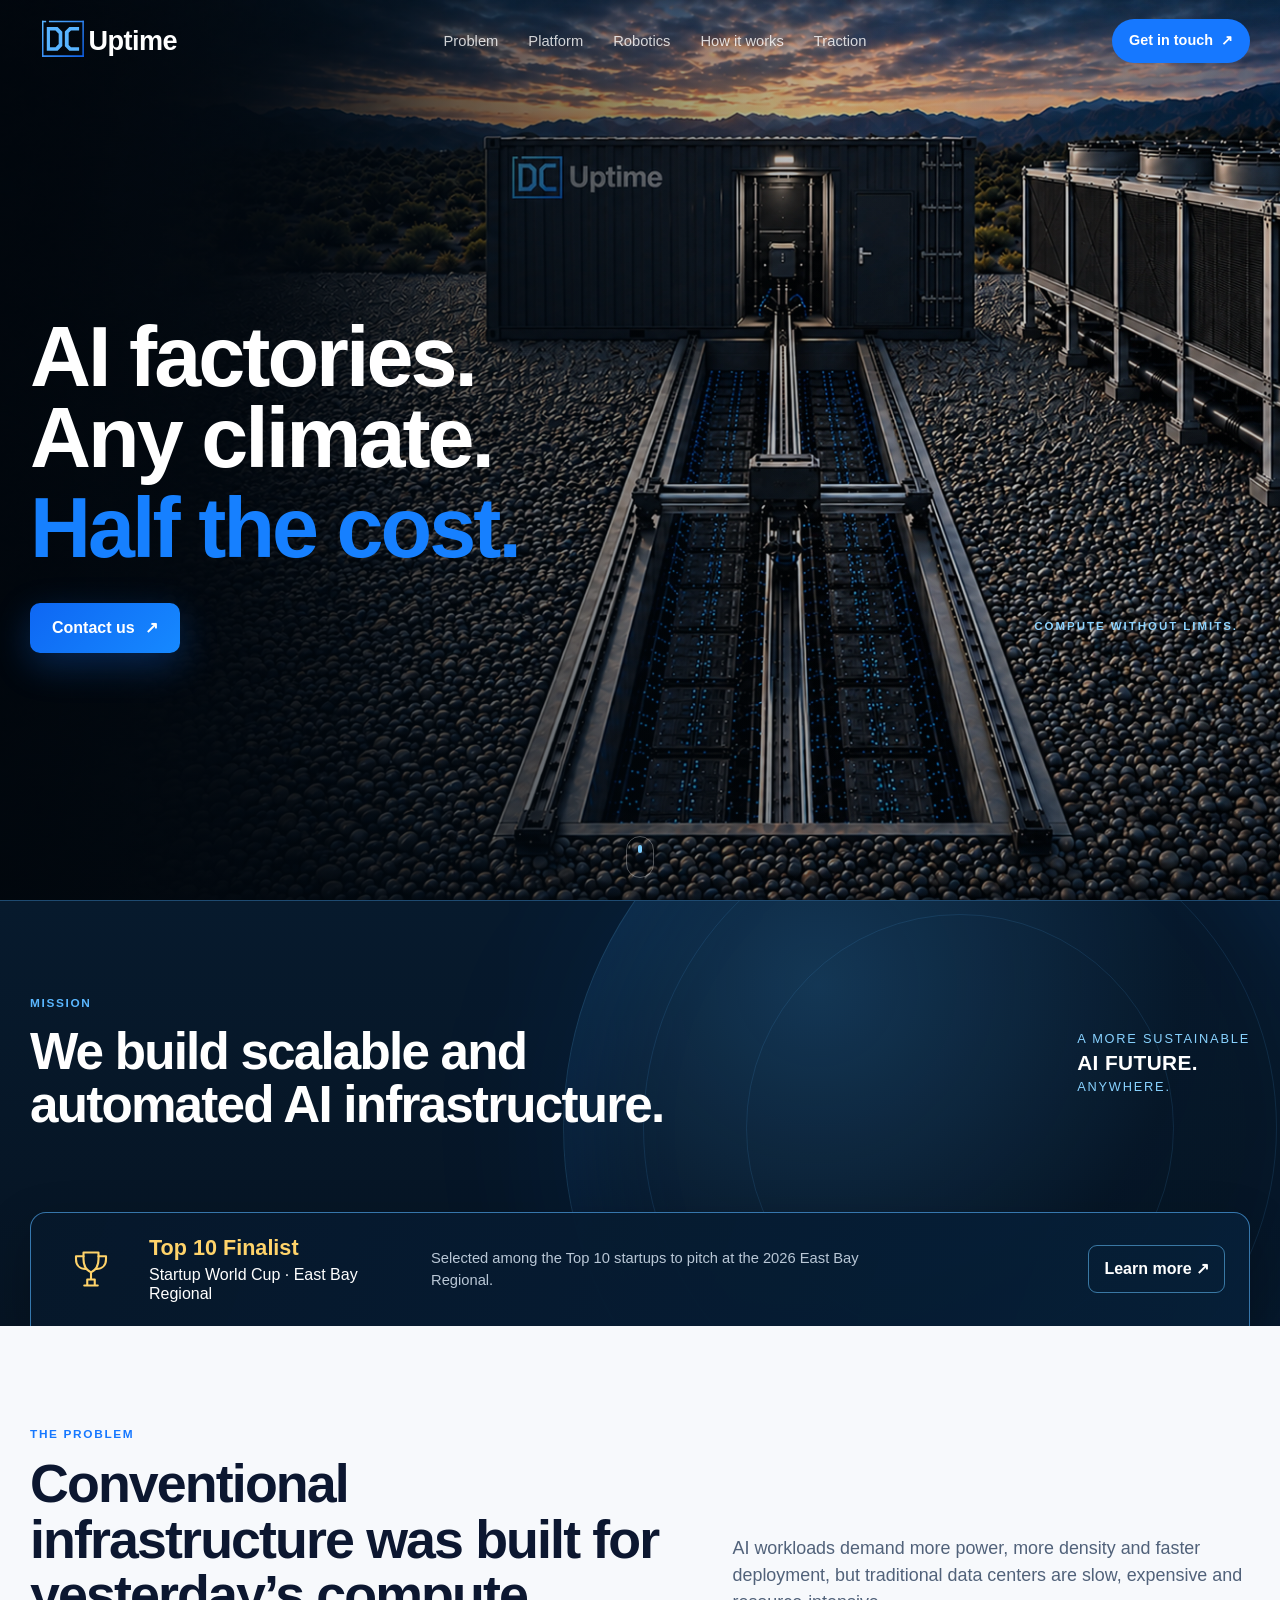
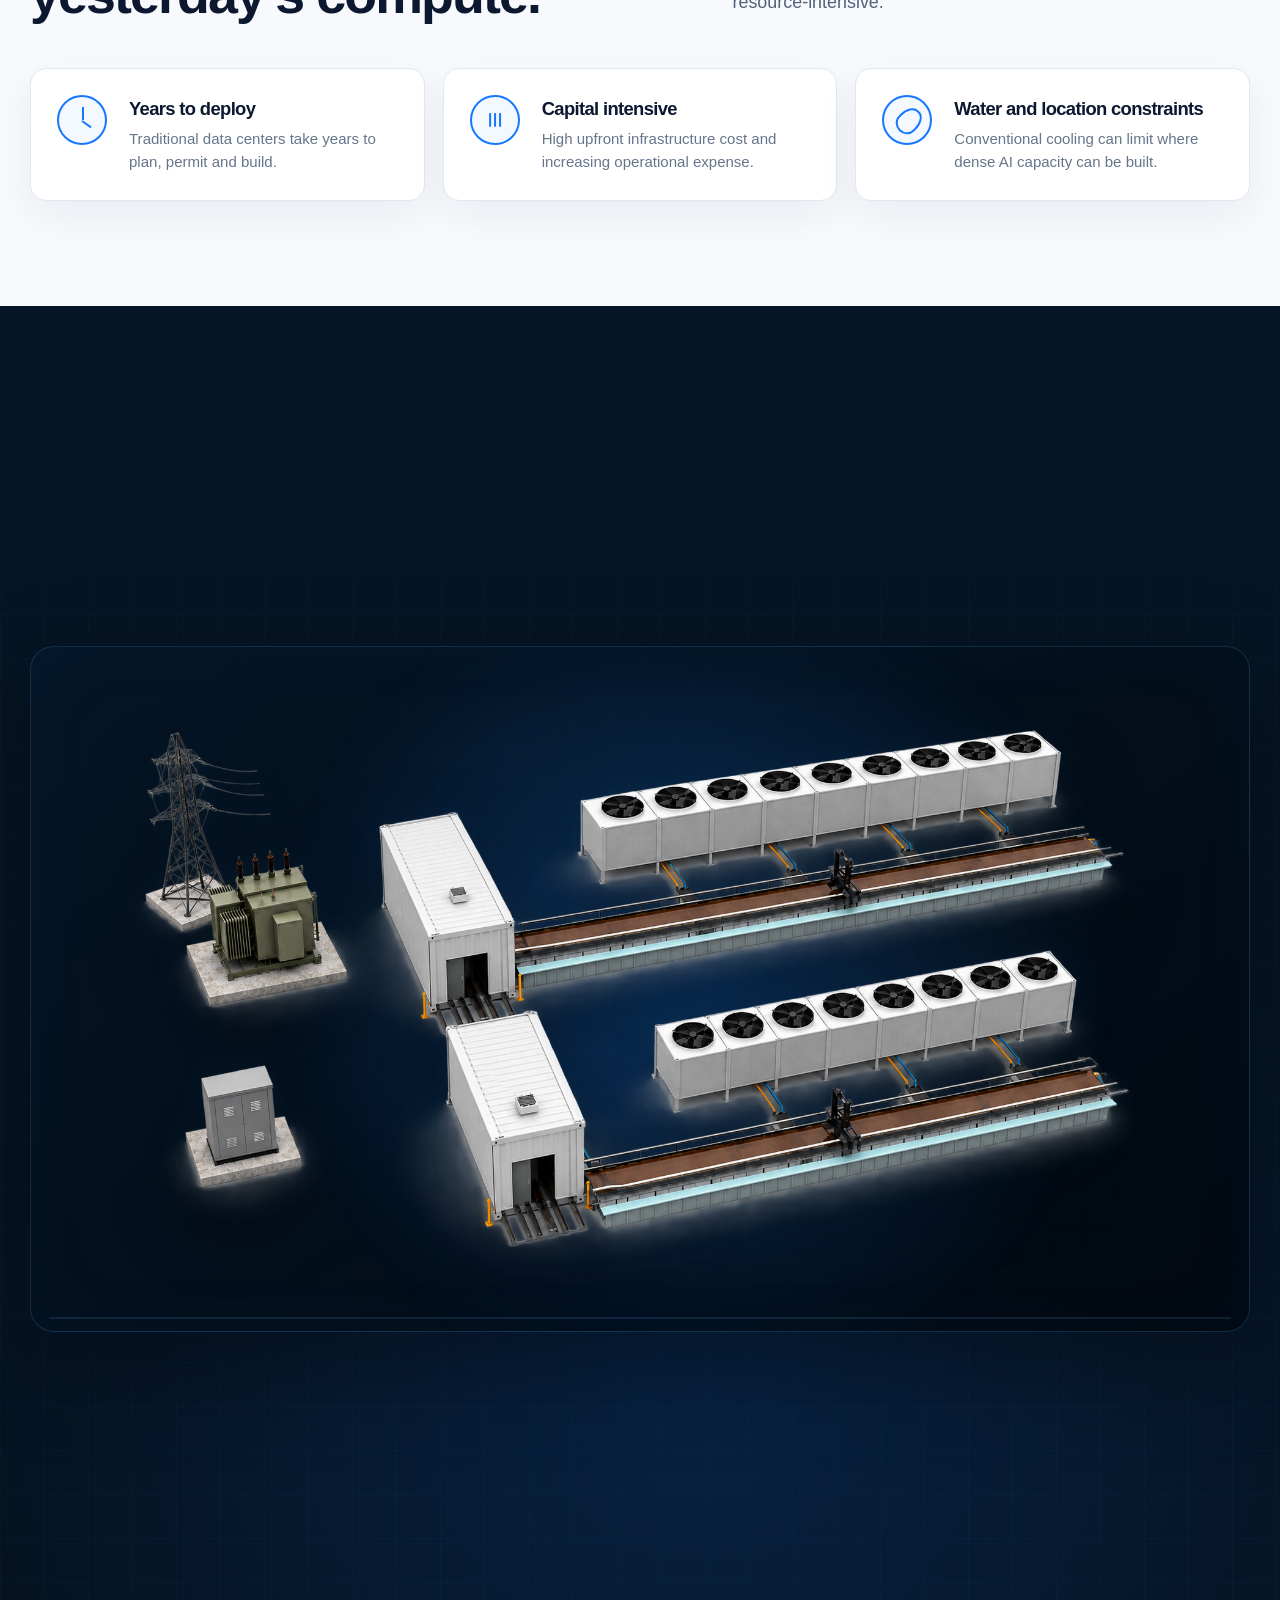
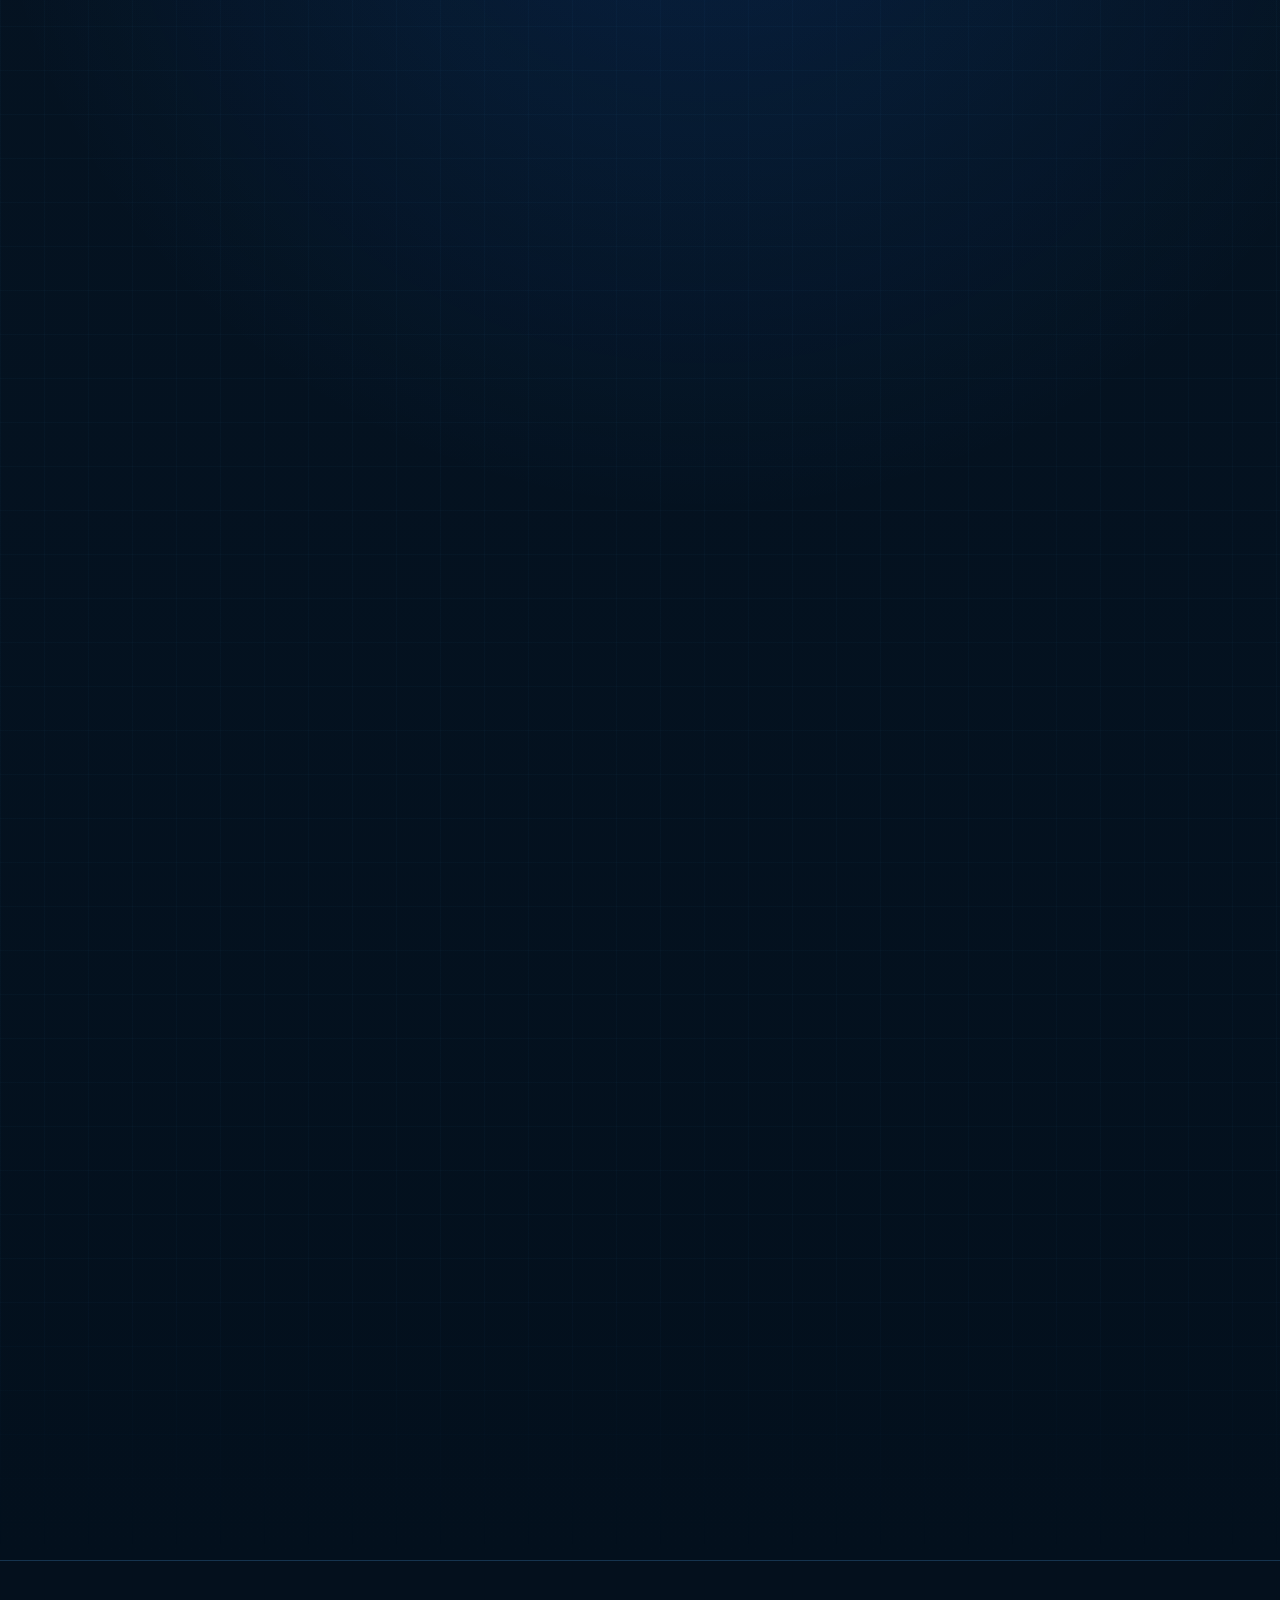
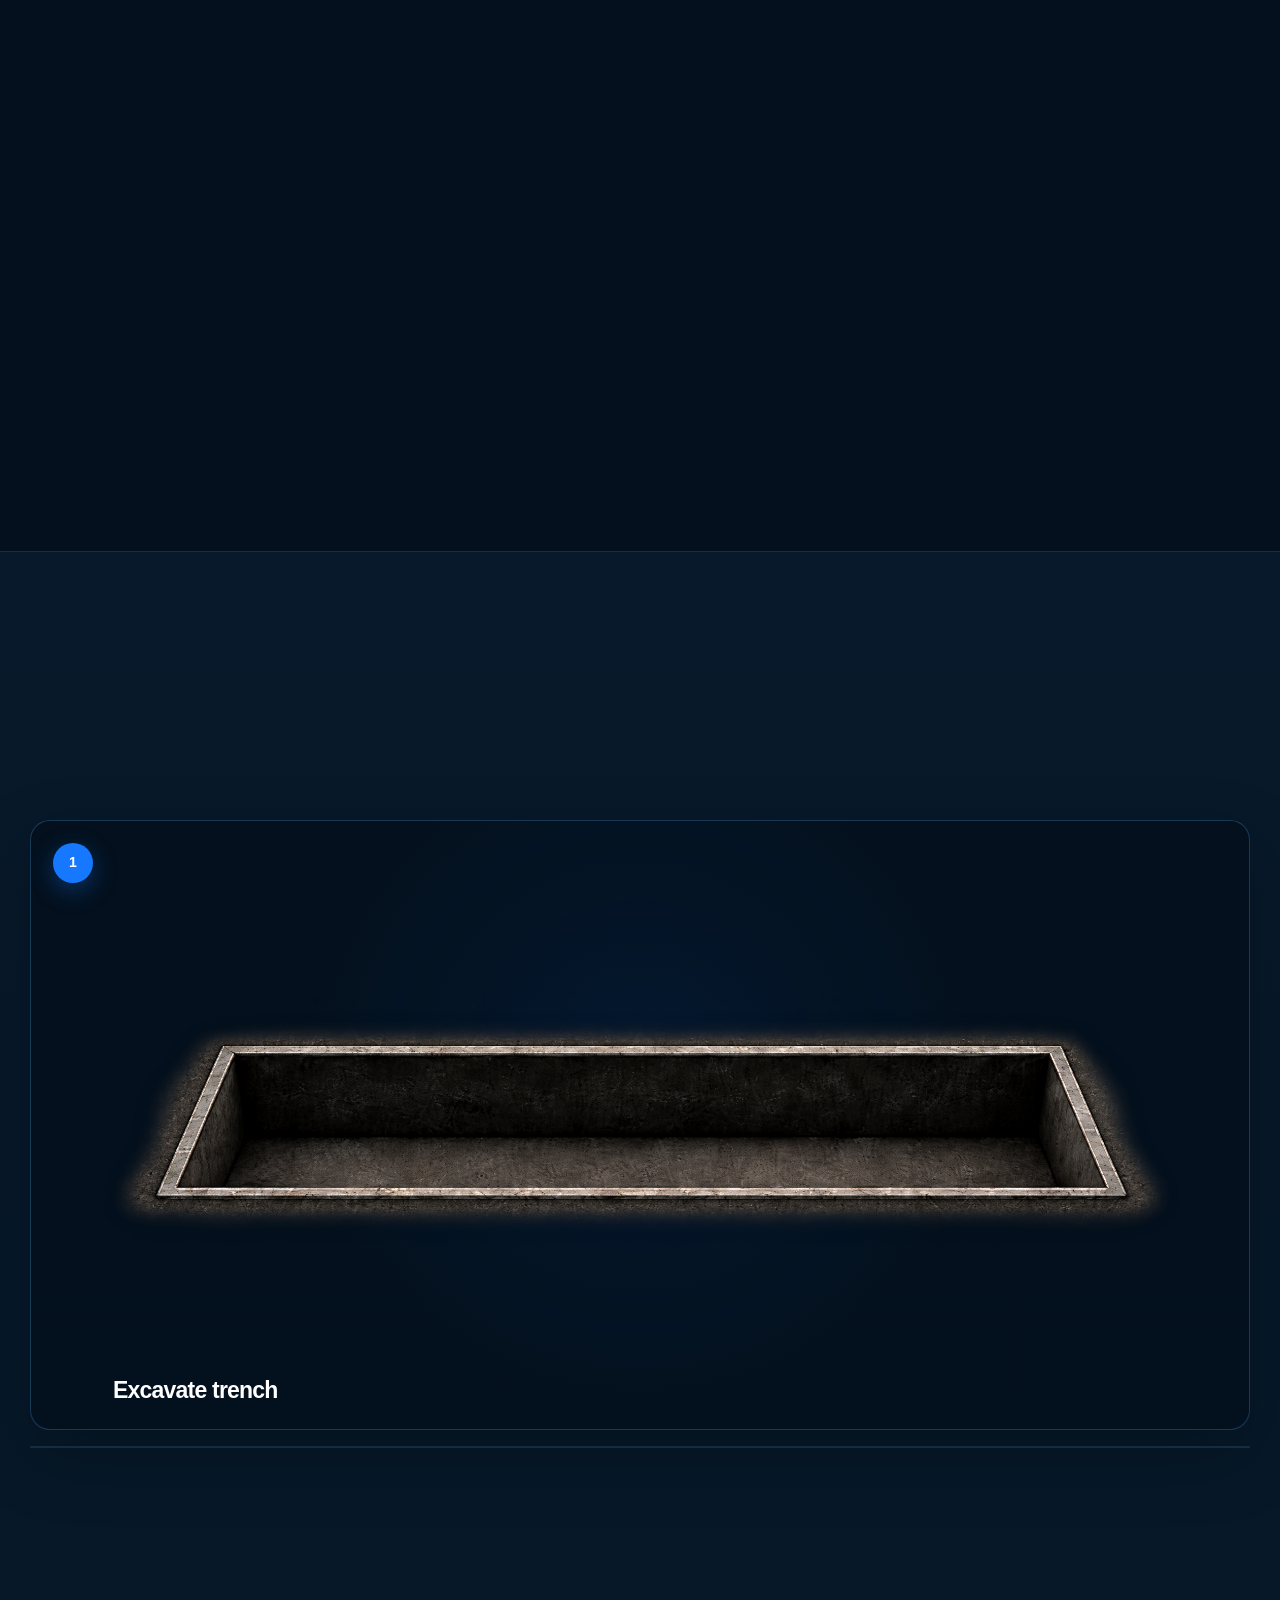
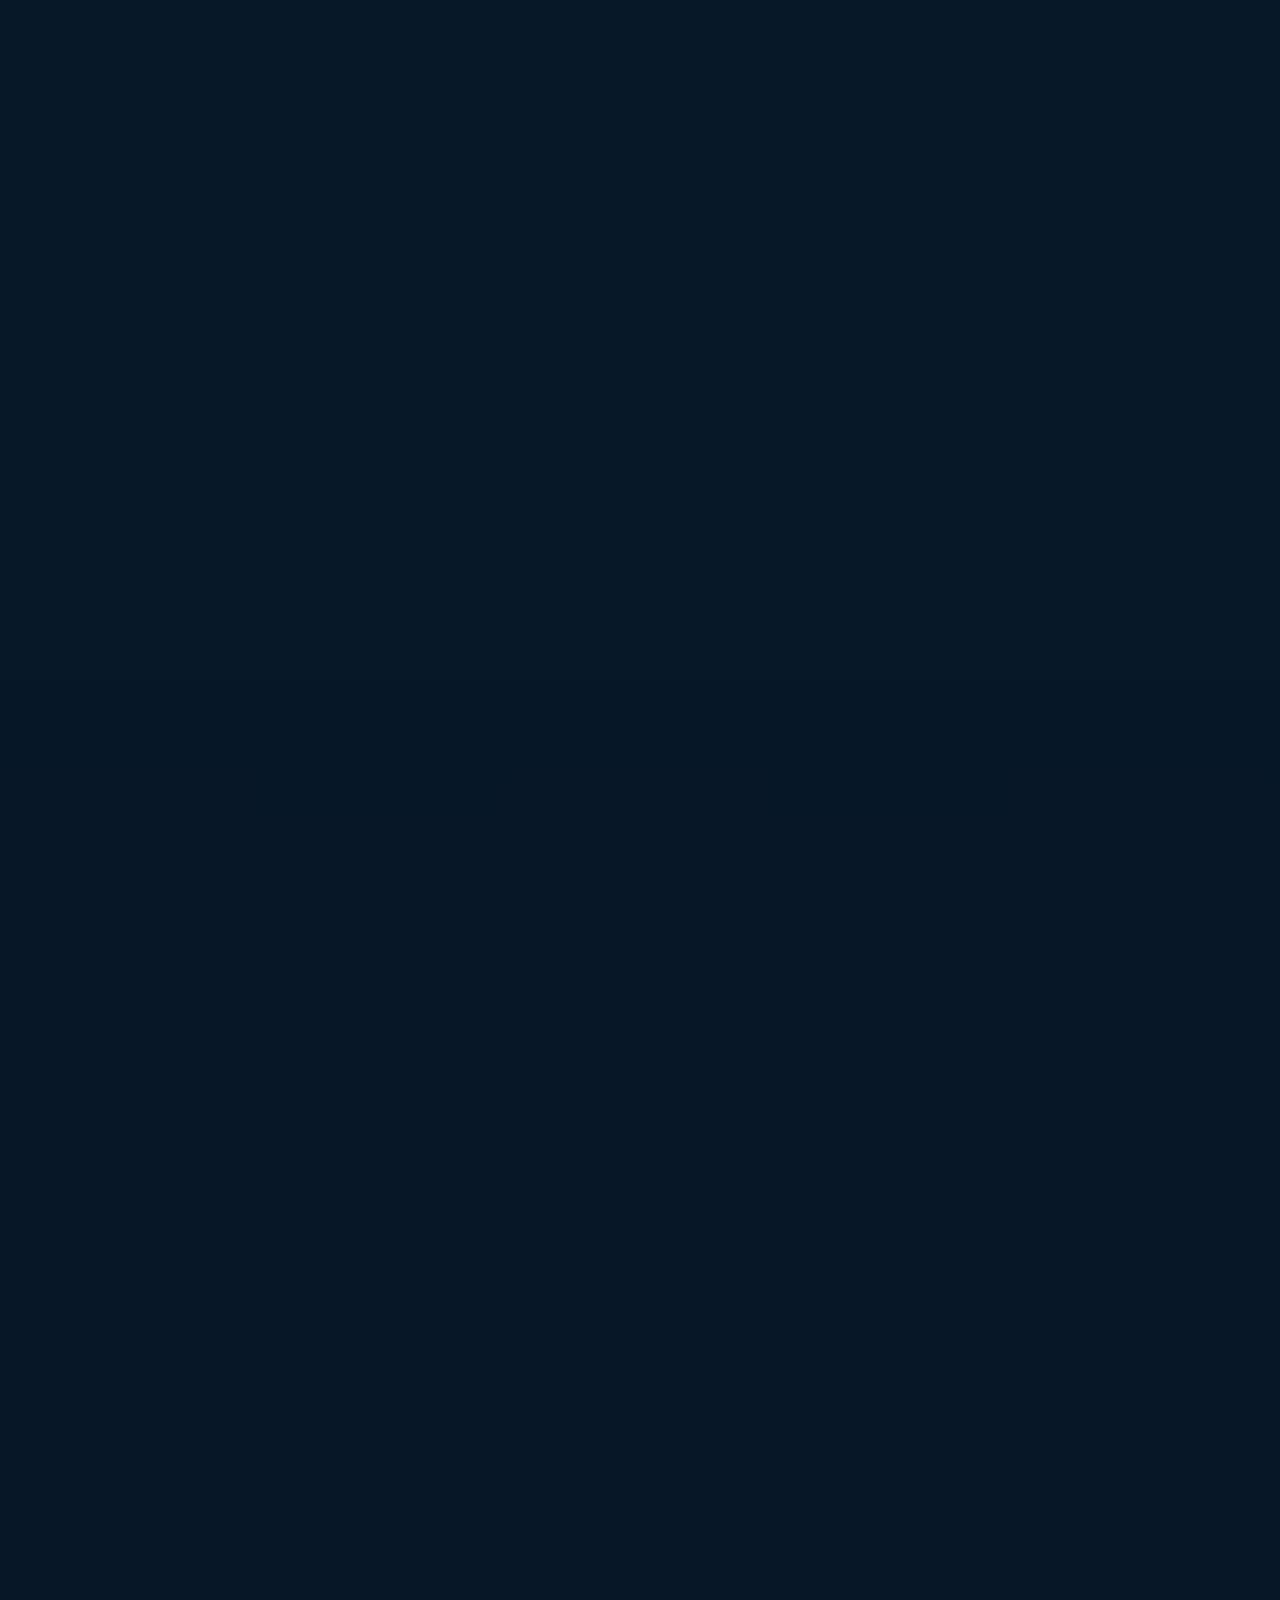
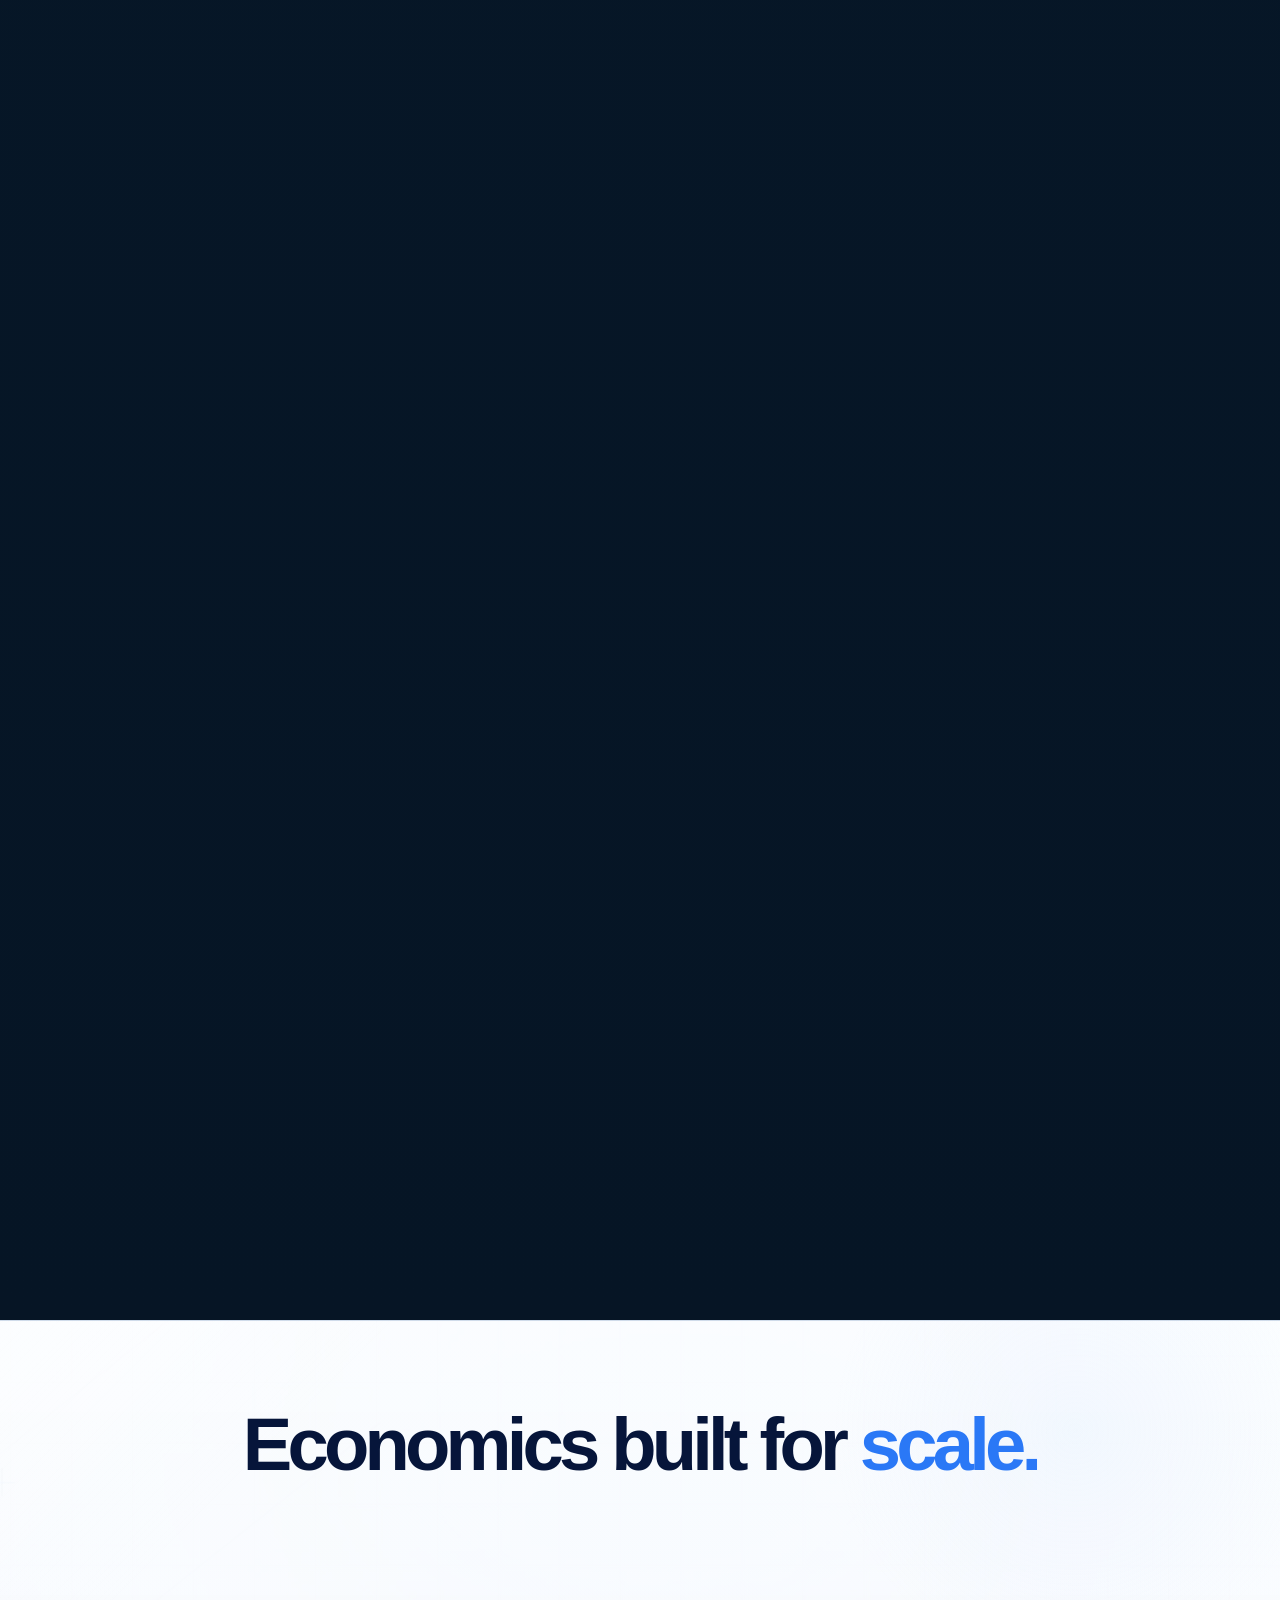
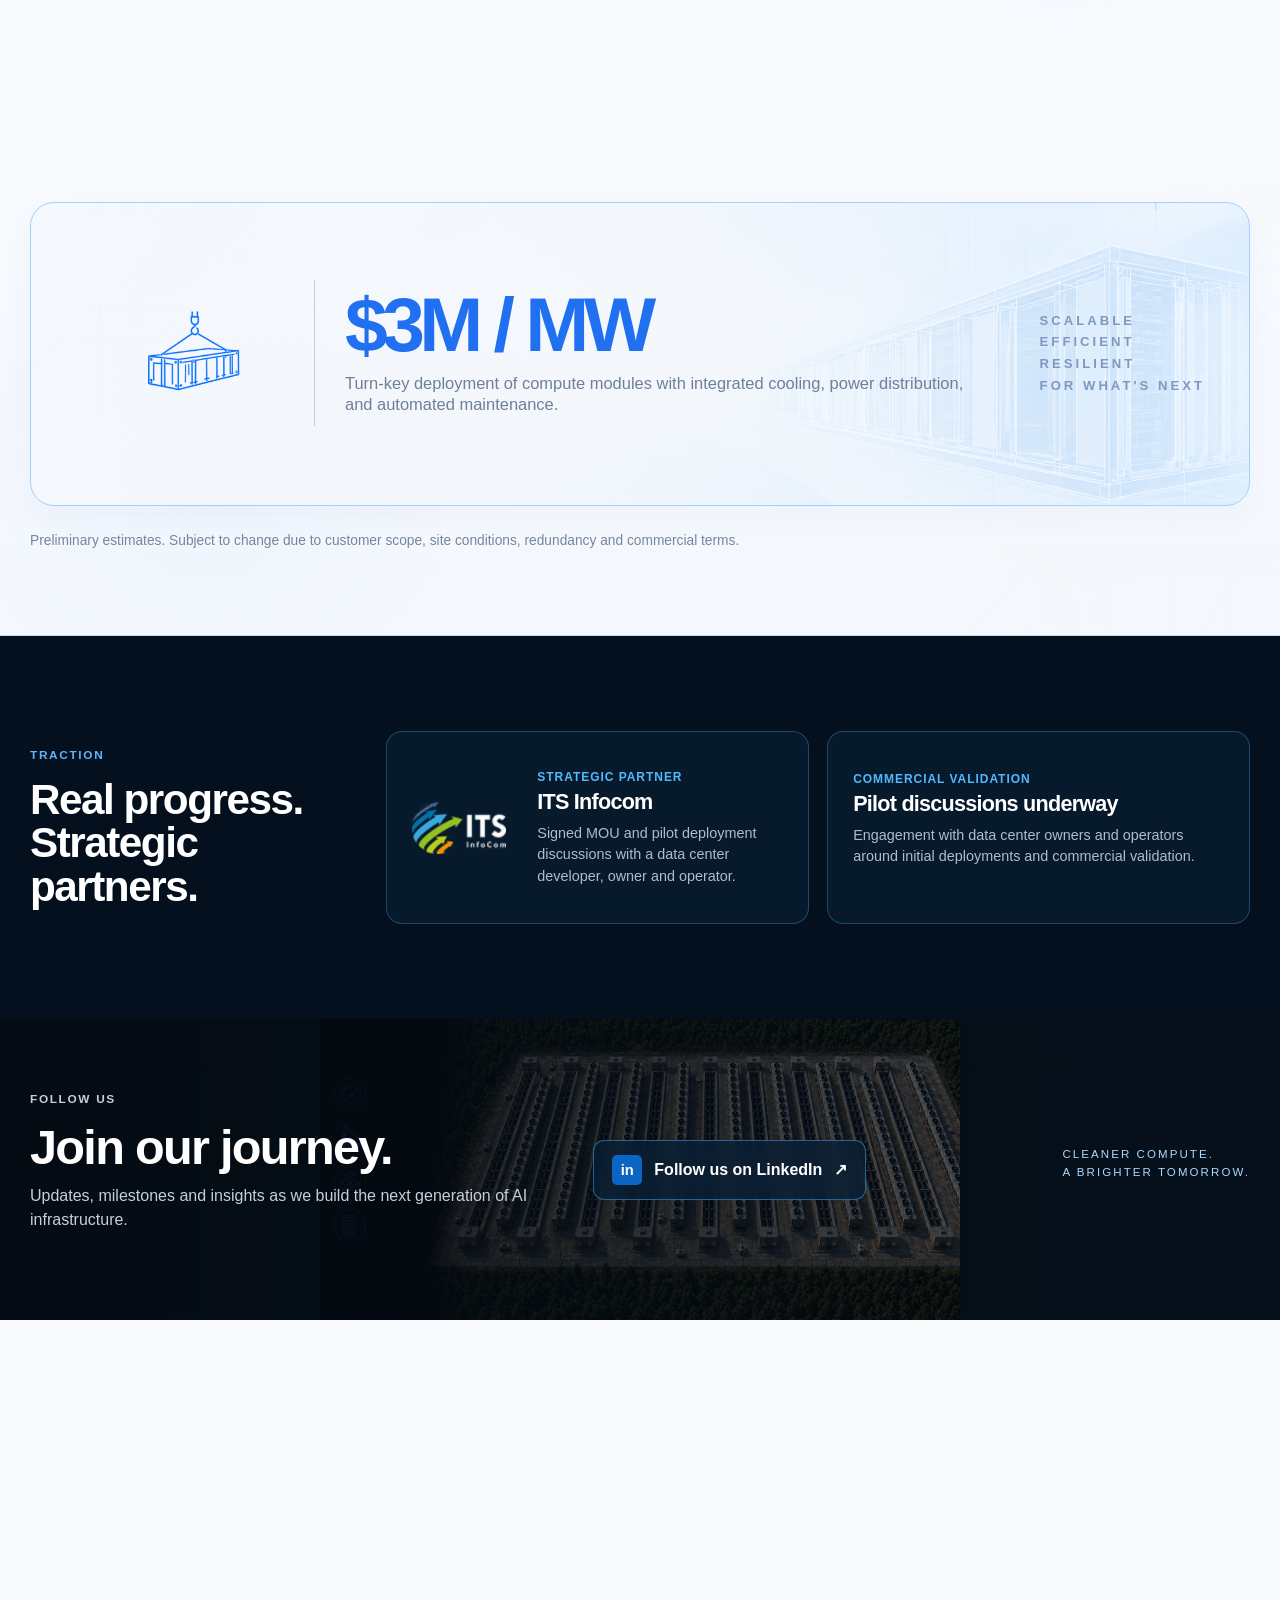
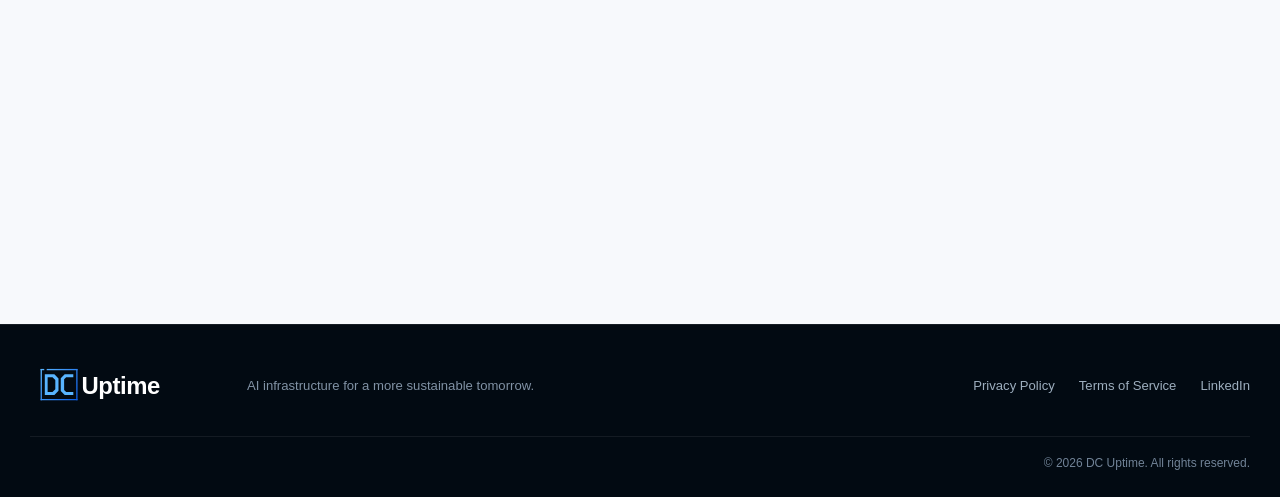
==== index.html @ b0b23876 "Update index.html" ====
<!doctype html>
<html lang="en">
<head>
  <meta charset="utf-8">
  <meta name="viewport" content="width=device-width, initial-scale=1">
  <title>DC Uptime | AI factories. Any climate. Half the cost.</title>
  <meta name="description" content="DC Uptime builds scalable and automated AI infrastructure with building-free immersion cooling, dry heat rejection and robotic maintenance.">
  <meta name="theme-color" content="#061525">
  <meta property="og:title" content="DC Uptime | AI factories. Any climate. Half the cost.">
  <meta property="og:description" content="Scalable and automated AI infrastructure for fast, efficient deployment.">
  <meta property="og:type" content="website">
  <meta property="og:url" content="https://dcuptime.com/">
  <meta property="og:image" content="https://dcuptime.com/assets/images/hero.webp">
  <link rel="icon" href="assets/favicon.svg" type="image/svg+xml">
  <link rel="icon" href="assets/favicon.png" type="image/png" sizes="512x512">
  <link rel="shortcut icon" href="assets/favicon.ico">
  <link rel="preload" as="image" href="assets/images/hero.webp" type="image/webp" fetchpriority="high">
  <script>document.documentElement.classList.add('js')</script>
  <link rel="stylesheet" href="assets/styles.css">
</head>
<body>
  <a class="skip-link" href="#main">Skip to content</a>

  <header class="site-header" id="site-header">
    <div class="shell header-inner">
      <a class="brand" href="#top" aria-label="DC Uptime home">
        <img src="assets/logo.svg" alt="DC Uptime">
      </a>

      <button class="menu-toggle" type="button" aria-controls="site-nav" aria-expanded="false" aria-label="Open navigation">
        <span></span><span></span><span></span>
      </button>

      <nav class="site-nav" id="site-nav" aria-label="Primary navigation">
        <a href="#problem">Problem</a>
        <a href="#platform">Platform</a>
        <a href="#robotics">Robotics</a>
        <a href="#how-it-works">How it works</a>
        <a href="#traction">Traction</a>
      </nav>

      <a class="header-cta" id="header-cta" href="#contact">Get in touch <span aria-hidden="true">↗</span></a>
    </div>
  </header>

  <main id="main">
    <section class="hero" id="top" aria-labelledby="hero-title">
      <div class="hero-media" role="img" aria-label="DC Uptime trench-integrated AI infrastructure with service station and dry coolers"></div>
      <div class="hero-shade"></div>
      <!-- <img class="hero-container-logo" src="assets/logo.svg" alt="" aria-hidden="true"> /*Logo on the container on the top of the page */ -->
      <div class="shell hero-inner">
        <div class="hero-copy" data-reveal>
          <h1 id="hero-title">AI factories.<br>Any climate.<br><span>Half the cost.</span></h1>
          <a class="button button-primary" href="#contact">Contact us <span aria-hidden="true">↗</span></a>
        </div>
        <p class="hero-side-note" data-reveal>Compute without limits.</p>
      </div>
      <a class="scroll-cue" href="#mission" aria-label="Scroll to mission"><span></span></a>
    </section>

    <section class="mission section-dark" id="mission">
      <div class="mission-orbit" aria-hidden="true"></div>
      <div class="shell mission-grid">
        <div data-reveal>
          <p class="section-kicker">Mission</p>
          <h2>We build scalable and automated AI infrastructure.</h2>
        </div>
        <div class="mission-note" data-reveal>
          <span>A more sustainable</span>
          <strong>AI future.</strong>
          <span>Anywhere.</span>
        </div>
      </div>

      <div class="shell recognition-wrap" data-reveal>
        <a class="recognition" href="https://www.eastbaysbdc.org/2026-startup-world-cup-east-bay-regional/" target="_blank" rel="noopener noreferrer" aria-label="Learn more about DC Uptime being a Top 10 finalist at the 2026 Startup World Cup East Bay Regional">
          <div class="recognition-icon" aria-hidden="true">
            <svg viewBox="0 0 64 64" role="presentation">
              <path d="M22 10h20v9c0 8-4.2 14.7-10 17.5C26.2 33.7 22 27 22 19v-9Z"/>
              <path d="M22 15H12v4c0 8 5.1 13 13 13M42 15h10v4c0 8-5.1 13-13 13M32 37v9M23 54h18M27 46h10v8H27z"/>
            </svg>
          </div>
          <div class="recognition-title"><strong>Top 10 Finalist</strong><span>Startup World Cup · East Bay Regional</span></div>
          <div class="recognition-copy">Selected among the Top 10 startups to pitch at the 2026 East Bay Regional.</div>
          <div class="recognition-link">Learn more <span aria-hidden="true">↗</span></div>
        </a>
      </div>
    </section>

    <section class="problem section-light" id="problem">
      <div class="shell">
        <div class="problem-heading">
          <div data-reveal>
            <p class="section-kicker blue">The problem</p>
            <h2>Conventional infrastructure was built for yesterday’s compute.</h2>
          </div>
          <p class="problem-intro" data-reveal>AI workloads demand more power, more density and faster deployment, but traditional data centers are slow, expensive and resource-intensive.</p>
        </div>

        <div class="problem-grid">
          <article class="problem-card" data-reveal>
            <div class="line-icon clock" aria-hidden="true"></div>
            <div><h3>Years to deploy</h3><p>Traditional data centers take years to plan, permit and build.</p></div>
          </article>
          <article class="problem-card" data-reveal>
            <div class="line-icon coins" aria-hidden="true"></div>
            <div><h3>Capital intensive</h3><p>High upfront infrastructure cost and increasing operational expense.</p></div>
          </article>
          <article class="problem-card" data-reveal>
            <div class="line-icon drop" aria-hidden="true"></div>
            <div><h3>Water and location constraints</h3><p>Conventional cooling can limit where dense AI capacity can be built.</p></div>
          </article>
        </div>
      </div>
    </section>

    <section class="platform section-dark" id="platform">
      <div class="shell">
        <div class="section-heading-row" data-reveal>
          <div>
            <p class="section-kicker">Our solution</p>
            <h2>A building-free platform for next-gen AI infrastructure.</h2>
          </div>
          <p>Integrated power, immersion compute, dry heat rejection, service stations and automation in a repeatable architecture.</p>
        </div>

        <div class="platform-scroll" data-platform-scroll>
          <div class="platform-sticky">
            <div class="platform-image-wrap">
              <div class="platform-glow" aria-hidden="true"></div>

              <img
                class="platform-system-image"
                src="assets/images/platform-system.png"
                width="1232"
                height="693"
                alt="DC Uptime platform with site power, two service stations, two immersion compute trenches, two dry cooler arrays and rail-based robotic maintenance"
                loading="lazy">

              <img
                class="platform-detail-image"
                src="assets/images/immersion-module-detail.png"
                width="1186"
                height="696"
                alt="Close-up of a DC Uptime immersion compute module with submerged servers and internal heat exchanger"
                loading="lazy">

              <svg class="platform-leaders" viewBox="0 0 1000 600" preserveAspectRatio="none" aria-hidden="true">
                <!-- 01: two leaders from the callout: transformer + network cabinet -->
                <path class="platform-leader" data-platform-leader="1" d="M205 88 L205 210 M145 88 L145 380" />

                <!-- 02: starts at the Service Station callout and lands higher on the upper station -->
                <path class="platform-leader" data-platform-leader="2" d="M348 88 L348 155" />

                <!-- 03: intentionally hidden; the callout sits directly beside the dry coolers -->
                <path class="platform-leader" data-platform-leader="3" d="M0 0" />

                <!-- 04: points to the rail robot on the lower trench -->
                <path class="platform-leader" data-platform-leader="4" d="M670 510 L670 420" />

                <!-- 05: points to the power/network distribution path along the lower trench -->
                <path class="platform-leader" data-platform-leader="5" d="M430 535 L475 495" />

                <!-- 06: hidden because the view transitions to the detailed immersion-module image -->
                <path class="platform-leader" data-platform-leader="6" d="M0 0" />
              </svg>

              <article class="platform-callout callout-power" data-platform-callout="1">
                <span class="callout-number">01</span>
                <div>
                  <h3>Site Power &amp; Network</h3>
                  <p>Utility power and fiber connect directly to the platform.</p>
                </div>
              </article>

              <article class="platform-callout callout-service" data-platform-callout="2">
                <span class="callout-number">02</span>
                <div>
                  <h3>Service Station</h3>
                  <p>Power conversion, controls, network aggregation and maintenance hub.</p>
                </div>
              </article>

              <article class="platform-callout callout-cooling" data-platform-callout="3">
                <span class="callout-number">03</span>
                <div>
                  <h3>Dry Cooler Array</h3>
                  <p>Closed secondary loop with water-free heat rejection.</p>
                </div>
              </article>

              <article class="platform-callout callout-robot" data-platform-callout="4">
                <span class="callout-number">04</span>
                <div>
                  <h3>Automated Maintenance</h3>
                  <p>Rail-based robotic service integrated with each compute trench.</p>
                </div>
              </article>

              <article class="platform-callout callout-distribution" data-platform-callout="5">
                <span class="callout-number">05</span>
                <div>
                  <h3>Power &amp; Network Distribution</h3>
                  <p>Power, network and controls distributed through redundant pathways.</p>
                </div>
              </article>

              <article class="platform-callout callout-immersion" data-platform-callout="6">
                <span class="callout-number">06</span>
                <div>
                  <h3>Immersion Compute Modules</h3>
                  <p>High-density compute in independent trench-integrated immersion modules.</p>
                </div>
              </article>

              <div class="platform-progress" aria-hidden="true">
                <span class="platform-progress-fill"></span>
              </div>
            </div>
          </div>
        </div>
      </div>
    </section>

    <section class="robotics section-deep" id="robotics">
      <div class="shell robotics-grid">
        <div class="robotics-copy" data-reveal>
          <p class="section-kicker">Automated maintenance</p>
          <h2>Rail-based robotic maintenance.</h2>
          <p class="lead">A rail-mounted system extracts, transports and services immersed servers so routine maintenance is built into the platform.</p>
          <ul class="feature-list">
            <li><span>01</span>Automated extraction and insertion of wet servers/modules</li>
            <li><span>02</span>Transport to the service station</li>
            <li><span>03</span>Reduced routine field handling</li>
            <li><span>04</span>Repair and diagnostics offline at the service station</li>
          </ul>
        </div>
        <figure class="robotics-visual" data-reveal>
          <img src="assets/images/robot-maintenance.webp" width="2200" height="1238" alt="Rail-based robotic system extracting a server module from an immersion trench" loading="lazy">
          <figcaption>Automation keeps AI online.</figcaption>
        </figure>
      </div>
    </section>

    <section class="how section-dark" id="how-it-works">
      <div class="shell">
        <div class="section-heading-row compact how-heading" data-reveal>
          <div>
            <p class="section-kicker">How it works</p>
            <h2>From site to AI in six steps.</h2>
          </div>
          <p>A repeatable module-level design from civil work to automated service.</p>
        </div>

        <div class="how-scroll" data-how-scroll>
          <div class="how-sticky">
            <div class="steps how-steps" aria-label="Six-step deployment process">
              <article class="step-card is-active" data-how-step>
                <div class="step-number">1</div>
                <div class="step-visual"><img src="assets/images/step-1.webp" width="775" height="132" alt="Excavated trench" loading="lazy"></div>
                <h3>Excavate trench</h3>
              </article>

              <article class="step-card" data-how-step>
                <div class="step-number">2</div>
                <div class="step-visual"><img src="assets/images/step-2.webp" width="775" height="126" alt="Immersion IT module inserted into trench" loading="lazy"></div>
                <h3>Insert immersion IT module</h3>
              </article>

              <article class="step-card" data-how-step>
                <div class="step-number">3</div>
                <div class="step-visual"><img src="assets/images/step-3.png" width="775" height="128" alt="Compute immersed in dielectric fluid" loading="lazy"></div>
                <h3>Compute immersed in dielectric fluid</h3>
              </article>

              <article class="step-card" data-how-step>
                <div class="step-number">4</div>
                <div class="step-visual"><img src="assets/images/step-4.png" width="775" height="132" alt="Heat exchanger transfers heat to water-glycol loop" loading="lazy"></div>
                <h3>Transfer heat to water loop</h3>
              </article>

              <article class="step-card" data-how-step>
                <div class="step-number">5</div>
                <div class="step-visual"><img src="assets/images/step-5.png" width="775" height="130" alt="Dry coolers rejecting heat to ambient air" loading="lazy"></div>
                <h3>Reject heat with dry coolers</h3>
              </article>

              <article class="step-card" data-how-step>
                <div class="step-number">6</div>
                <div class="step-visual"><img src="assets/images/step-6.png" width="775" height="157" alt="Robotic service system" loading="lazy"></div>
                <h3>Service with robotics</h3>
              </article>
            </div>

            <div class="how-progress" aria-hidden="true">
              <span class="how-progress-fill"></span>
            </div>
          </div>
        </div>
      </div>
    </section>
    <section class="benefits" id="benefits">
      <div class="shell">
        <div class="benefits-frame" data-reveal>
          <div class="benefits-heading">
            <h2>Economics built for <span>scale.</span></h2>
          </div>

          <div class="metric-grid">
            <article class="metric" data-reveal>
              <div class="metric-icon" aria-hidden="true">
                <svg viewBox="0 0 64 64" fill="none"><path d="M35 6 16 34h12l-4 24 24-33H35l0-19Z" stroke="currentColor" stroke-width="4.2" stroke-linejoin="round" stroke-linecap="round"/></svg>
              </div>
              <strong>500 kW+</strong>
              <span>IT load per module</span>
            </article>

            <article class="metric metric-pue" data-reveal>
              <div class="metric-icon" aria-hidden="true"><img src="assets/images/pue-icon.png" alt="" aria-hidden="true"></div>
              <strong>PUE as low as 1.02</strong>
              <span>High-efficiency thermal architecture</span>
            </article>

            <article class="metric metric-water" data-reveal>
              <div class="metric-icon" aria-hidden="true"><img src="assets/images/zero-water-icon.png" alt="" aria-hidden="true"></div>
              <strong>Zero water</strong>
              <span>No water consumption for cooling</span>
            </article>

            <article class="metric metric-cost" data-reveal>
              <div class="metric-icon" aria-hidden="true"><img src="assets/images/lower-cost-icon.png" alt="" aria-hidden="true"></div>
              <strong>Lower cost</strong>
              <span>To build and operate</span>
            </article>

            <article class="metric metric-price" data-reveal>
              <div class="metric-price-icon">
                <img src="assets/images/deployment-cost-icon.png" width="198" height="153" alt="" aria-hidden="true" loading="lazy">
              </div>
              <div class="metric-price-copy">
                <strong>$3M / MW</strong>
                <span class="metric-price-label">Turn-key deployment of compute modules with integrated cooling, power distribution, and automated maintenance.</span>
              </div>
              <div class="metric-price-sidecopy">Scalable<br>efficient<br>resilient<br>for what's next</div>
            </article>
          </div>

          <div class="benefits-bottomline">
            <p class="disclaimer">Preliminary estimates. Subject to change due to customer scope, site conditions, redundancy and commercial terms.</p>
          </div>
        </div>
      </div>
    </section>

    <section class="traction section-deep" id="traction">
      <div class="shell traction-grid">
        <div class="traction-heading" data-reveal>
          <p class="section-kicker">Traction</p>
          <h2>Real progress.<br>Strategic partners.</h2>
        </div>
        <article class="traction-card" data-reveal>
          <img class="its-logo" src="assets/images/its-infocom.png" width="80" height="44" alt="ITS Infocom logo" loading="lazy">
          <div class="traction-card-copy"><p class="card-label">Strategic partner</p><h3>ITS Infocom</h3><p>Signed MOU and pilot deployment discussions with a data center developer, owner and operator.</p></div>
        </article>
        <article class="traction-card traction-card-validation" data-reveal>
          <div class="traction-card-copy"><p class="card-label">Commercial validation</p><h3>Pilot discussions underway</h3><p>Engagement with data center owners and operators around initial deployments and commercial validation.</p></div>
        </article>
      </div>
    </section>

    <section class="follow" id="follow">
      <div class="follow-bg" aria-hidden="true"></div>
      <div class="shell follow-inner">
        <div data-reveal>
          <p class="section-kicker">Follow us</p>
          <h2>Join our journey.</h2>
          <p>Updates, milestones and insights as we build the next generation of AI infrastructure.</p>
        </div>
        <a class="linkedin-button" href="https://www.linkedin.com/company/dcuptime/" target="_blank" rel="noopener noreferrer" data-linkedin-link>
          <span class="linkedin-mark">in</span> Follow us on LinkedIn <span aria-hidden="true">↗</span>
        </a>
        <p class="follow-tagline">Cleaner compute.<br>A brighter tomorrow.</p>
      </div>
    </section>

    <section class="contact section-light" id="contact">
      <div class="shell contact-grid">
        <div class="contact-copy" data-reveal>
          <p class="section-kicker blue">Get in touch</p>
          <h2>Let’s build the future together.</h2>
          <p>Interested in learning more, partnering or investing? We’d love to hear from you.</p>
        </div>

        <form class="contact-form" action="https://formsubmit.co/ar@dcuptime.com" method="POST" accept-charset="UTF-8" data-reveal>
          <input type="hidden" name="_subject" value="New inquiry from dcuptime.com">
          <input type="hidden" name="_template" value="table">
          <input type="hidden" name="_url" value="https://dcuptime.com/">
          <div class="form-grid">
            <div class="field"><label for="name">Name <span>*</span></label><input id="name" name="name" type="text" autocomplete="name" required></div>
            <div class="field"><label for="email">Email <span>*</span></label><input id="email" name="email" type="email" autocomplete="email" inputmode="email" autocapitalize="none" spellcheck="false" pattern="[^@\s]+@[^@\s]+\.[A-Za-z]{2,}" title="Enter a complete email address, for example name@company.com." required></div>
            <div class="field"><label for="company">Company <span>*</span></label><input id="company" name="company" type="text" autocomplete="organization" required></div>
            <div class="field field-message"><label for="message">Message <span>*</span></label><textarea id="message" name="message" rows="4" required></textarea></div>
          </div>
          <div class="form-footer"><p>All fields are required.</p><button class="button button-primary" type="submit">Send message <span aria-hidden="true">↗</span></button></div>
        </form>
      </div>
    </section>
  </main>

  <footer class="site-footer">
    <div class="shell footer-main">
      <a class="brand footer-brand" href="#top"><img src="assets/logo.svg" alt="DC Uptime"></a>
      <p>AI infrastructure for a more sustainable tomorrow.</p>
      <nav aria-label="Legal and social links">
        <a href="privacy.html">Privacy Policy</a>
        <a href="terms.html">Terms of Service</a>
        <a href="https://www.linkedin.com/company/dcuptime/" target="_blank" rel="noopener noreferrer" data-linkedin-link>LinkedIn</a>
      </nav>
    </div>
    <div class="shell footer-bottom"><span>© 2026 DC Uptime. All rights reserved.</span></div>
  </footer>

  <script>
    (() => {
      const region = document.querySelector('[data-platform-scroll]');
      if (!region) return;

      const callouts = [...region.querySelectorAll('[data-platform-callout]')];
      const leaders = [...region.querySelectorAll('[data-platform-leader]')];
      const progressFill = region.querySelector('.platform-progress-fill');
      const imageWrap = region.querySelector('.platform-image-wrap');
      const thresholds = [0.05, 0.20, 0.35, 0.50, 0.65, 0.80];

      const clamp = (value, min, max) => Math.min(max, Math.max(min, value));

      function updatePlatformStory() {
        const rect = region.getBoundingClientRect();
        const travel = Math.max(1, rect.height - window.innerHeight);
        const progress = clamp(-rect.top / travel, 0, 1);
        const mobile = window.matchMedia('(max-width: 840px)').matches;

        if (progressFill) {
          progressFill.style.transform = `scaleX(${progress})`;
        }

        if (mobile) {
          // Keep the platform image clean when it first enters the viewport.
          // Then reveal exactly one callout at a time as the user scrolls.
          const mobileStart = 0.22;
          const mobileEnd = 0.96;

          let activeIndex = -1;

          if (progress >= mobileStart) {
            const mobileProgress = clamp(
              (progress - mobileStart) / (mobileEnd - mobileStart),
              0,
              0.9999
            );
            activeIndex = Math.floor(mobileProgress * callouts.length);
          }

          callouts.forEach((callout, index) => {
            callout.classList.toggle('is-visible', index === activeIndex);
          });

          if (imageWrap) {
            imageWrap.classList.toggle('detail-active', activeIndex === 5);
          }

          leaders.forEach((leader) => leader.classList.remove('is-visible'));
        } else {
          callouts.forEach((callout, index) => {
            callout.classList.toggle('is-visible', progress >= thresholds[index]);
          });
          leaders.forEach((leader, index) => {
            leader.classList.toggle('is-visible', progress >= thresholds[index]);
          });

          if (imageWrap) {
            imageWrap.classList.toggle('detail-active', progress >= thresholds[5]);
          }
        }
      }

      let ticking = false;
      const requestUpdate = () => {
        if (ticking) return;
        ticking = true;
        requestAnimationFrame(() => {
          updatePlatformStory();
          ticking = false;
        });
      };

      window.addEventListener('scroll', requestUpdate, { passive: true });
      window.addEventListener('resize', requestUpdate);
      updatePlatformStory();
    })();
  </script>

  <script>
    (() => {
      const region = document.querySelector('[data-how-scroll]');
      if (!region) return;

      const steps = [...region.querySelectorAll('[data-how-step]')];
      const progressFill = region.querySelector('.how-progress-fill');

      const clamp = (value, min, max) => Math.min(max, Math.max(min, value));

      function updateHowStory() {
        const mobile = window.matchMedia('(max-width: 840px)').matches;

        if (mobile) {
          steps.forEach((step) => step.classList.remove('is-active'));
          if (progressFill) progressFill.style.transform = 'scaleX(0)';
          return;
        }

        const rect = region.getBoundingClientRect();
        const travel = Math.max(1, rect.height - window.innerHeight);
        const progress = clamp(-rect.top / travel, 0, 1);
        const activeIndex = Math.min(
          steps.length - 1,
          Math.floor(progress * steps.length)
        );

        steps.forEach((step, index) => {
          step.classList.toggle('is-active', index === activeIndex);
        });

        if (progressFill) {
          progressFill.style.transform = `scaleX(${progress})`;
        }
      }

      let ticking = false;
      const requestUpdate = () => {
        if (ticking) return;
        ticking = true;
        requestAnimationFrame(() => {
          updateHowStory();
          ticking = false;
        });
      };

      window.addEventListener('scroll', requestUpdate, { passive: true });
      window.addEventListener('resize', requestUpdate);
      updateHowStory();
    })();
  </script>

  <script src="assets/site.js" defer></script>
</body>
</html>
---- assets/styles.css ----
:root {
  --navy-950:#030a12;
  --navy-900:#061525;
  --navy-850:#081a2c;
  --navy-800:#0a2036;
  --blue:#1678ff;
  --blue-2:#58b4ff;
  --cyan:#74c8ff;
  --ink:#0c1730;
  --muted:#5f6f85;
  --line:rgba(93,184,255,.22);
  --white:#fff;
  --off:#f5f8fc;
  --shell:1220px;
  --radius:22px;
  --shadow:0 26px 80px rgba(0,0,0,.2);
}
*{box-sizing:border-box}
html{scroll-behavior:smooth;background:var(--navy-950)}
body{margin:0;font-family:Inter,ui-sans-serif,-apple-system,BlinkMacSystemFont,"Segoe UI",Arial,sans-serif;color:#fff;background:var(--navy-900);line-height:1.5;text-rendering:optimizeLegibility;-webkit-font-smoothing:antialiased}
a{color:inherit;text-decoration:none}
img{display:block;max-width:100%}
button,input,textarea{font:inherit}
button{cursor:pointer}
::selection{background:#1678ff;color:white}
.shell{width:min(calc(100% - 48px),var(--shell));margin:0 auto}
.skip-link{position:fixed;left:16px;top:-60px;z-index:999;background:white;color:#0b1b31;padding:12px 16px;border-radius:10px;transition:.2s}
.skip-link:focus{top:16px}
.section-kicker{margin:0 0 13px;color:#5ab7ff;font-size:.74rem;font-weight:800;letter-spacing:.14em;text-transform:uppercase}
.section-kicker.blue{color:var(--blue)}
h1,h2,h3,p{margin-top:0}
h1,h2,h3{letter-spacing:-.035em}
h2{font-size:clamp(2.2rem,4vw,4.2rem);line-height:1.03;margin-bottom:0}
h3{font-size:1.15rem;line-height:1.2}
.section-dark{background:linear-gradient(180deg,#071a2d 0%,#061423 100%)}
.section-deep{background:#04101d}
.section-light{background:#f7f9fc;color:var(--ink)}

/* Header */
.site-header{position:fixed;inset:0 0 auto;z-index:100;border-bottom:1px solid transparent;transition:background .35s,border-color .35s,box-shadow .35s,backdrop-filter .35s}
.site-header.scrolled{background:rgba(3,10,18,.88);border-bottom-color:rgba(255,255,255,.08);backdrop-filter:blur(16px);box-shadow:0 10px 30px rgba(0,0,0,.2)}
.header-inner{height:82px;display:grid;grid-template-columns:190px 1fr 160px;align-items:center;gap:24px}
.brand{display:inline-flex;align-items:center;width:170px}
.brand img{width:100%;height:auto}
.site-nav{display:flex;justify-content:center;gap:30px;font-size:.92rem;color:rgba(255,255,255,.8)}
.site-nav a{position:relative;padding:10px 0;transition:color .2s}
.site-nav a:after{content:"";position:absolute;left:0;right:100%;bottom:4px;height:1px;background:var(--blue-2);transition:right .25s}
.site-nav a:hover{color:white}.site-nav a:hover:after{right:0}
.header-cta{justify-self:end;display:inline-flex;align-items:center;gap:8px;padding:11px 17px;border-radius:999px;background:var(--blue);font-weight:700;font-size:.9rem;opacity:0;transform:translateY(-8px);pointer-events:none;transition:.3s}
.header-cta.visible{opacity:1;transform:none;pointer-events:auto}
.menu-toggle{display:none;background:none;border:0;width:44px;height:44px;align-items:center;justify-content:center;flex-direction:column;gap:5px}
.menu-toggle span{width:22px;height:2px;background:white;border-radius:2px}

/* Hero */
.hero{min-height:780px;height:min(920px,100vh);position:relative;display:flex;align-items:center;overflow:hidden;background:#02070d}
/*
.hero-media{
  position:absolute;
  inset:0;
  background-image:url('images/hero.webp');
  background-size:cover;
  background-position:center center;
  transform:scale(1.025);
  animation:heroIn 1.6s cubic-bezier(.2,.75,.2,1) both
}
*/
.hero-media{
  position:absolute;
  inset:0;
  background-image:url('images/hero.webp');
  background-size:cover;
  background-position:center top;
  transform:none;
  animation:none;
}

/*
.hero-shade{
  position:absolute;
  inset:0;
  background:
    linear-gradient(90deg,rgba(1,7,13,.94) 0%,rgba(2,10,18,.82) 31%,rgba(4,12,20,.22) 64%,rgba(2,7,12,.18) 100%),
    linear-gradient(180deg,rgba(1,7,13,.3),rgba(1,7,13,.25) 60%,rgba(1,7,13,.72))
}
*/
.hero-shade{
  position:absolute;
  inset:0;
  background:
    linear-gradient(90deg,rgba(1,7,13,.78) 0%,rgba(2,10,18,.60) 31%,rgba(4,12,20,.14) 64%,rgba(2,7,12,.10) 100%),
    linear-gradient(180deg,rgba(1,7,13,.12),rgba(1,7,13,.10) 60%,rgba(1,7,13,.38))
}

/*.hero-container-logo{
  position:absolute;
  z-index:1;
  width:170px;
  left:500px;
  top:145px;
  opacity:1;
  pointer-events:none;
  filter:drop-shadow(0 8px 20px rgba(0,0,0,.35));
}*/

.hero-inner{position:relative;z-index:2;display:grid;grid-template-columns:minmax(0,760px) 1fr;align-items:end;width:min(calc(100% - 48px),var(--shell));margin:0 auto;padding-top:70px}
.hero-copy{
  grid-column:1;
  justify-self:start;
  width:100%;
  max-width:760px;
  margin:0
}
.hero h1{
  font-size:clamp(3.5rem,6.6vw,7.2rem);
  line-height:.96;
  margin:0 0 34px;
  max-width:760px
}
.hero h1 span{
  color:#1680ff;
  display:inline-block;
  margin-top:.10em;
}
.button{display:inline-flex;align-items:center;justify-content:center;gap:10px;min-height:50px;padding:0 22px;border-radius:10px;font-weight:750;border:0;transition:transform .2s,box-shadow .2s,background .2s}
.button-primary{background:linear-gradient(135deg,#0e67f3,#1689ff);color:white;box-shadow:0 12px 36px rgba(22,120,255,.28)}
.button-primary:hover{transform:translateY(-2px);box-shadow:0 16px 42px rgba(22,120,255,.4)}
.hero-side-note{text-transform:uppercase;letter-spacing:.17em;font-size:.72rem;font-weight:800;color:#8ed4ff;line-height:1.45;text-align:right;margin:0 12px 2vh 0}
.scroll-cue{position:absolute;z-index:2;bottom:22px;left:50%;width:28px;height:42px;border:1px solid rgba(255,255,255,.3);border-radius:20px;transform:translateX(-50%)}
.scroll-cue span{position:absolute;width:4px;height:8px;background:#7fcfff;border-radius:4px;left:50%;top:8px;transform:translateX(-50%);animation:scrollDot 1.8s infinite}

/* Mission + recognition */
.mission{position:relative;overflow:hidden;padding:94px 0 0;border-top:1px solid rgba(76,174,255,.35)}
.mission-orbit{position:absolute;right:-6vw;top:-170px;width:62vw;height:62vw;max-width:1000px;max-height:1000px;border-radius:50%;border:1px solid rgba(83,183,255,.18);box-shadow:inset 0 0 120px rgba(22,120,255,.12),0 0 160px rgba(22,120,255,.08);background:radial-gradient(circle at 32% 32%,rgba(74,176,255,.2),rgba(7,26,45,.05) 48%,rgba(3,10,18,.01) 68%);pointer-events:none}
.mission-orbit:before,.mission-orbit:after{content:"";position:absolute;border-radius:50%;border:1px solid rgba(83,183,255,.12);inset:10%}.mission-orbit:after{inset:23%}
.mission-grid{position:relative;z-index:1;display:grid;grid-template-columns:1.15fr .85fr;gap:80px;align-items:center;padding-bottom:80px}
.mission-grid h2{max-width:780px}
.mission-note{justify-self:end;text-transform:uppercase;letter-spacing:.14em;font-size:.8rem;display:flex;flex-direction:column;line-height:1.45;color:#88d2ff}.mission-note strong{font-size:1.3rem;color:white;letter-spacing:.02em}
.recognition-wrap{position:relative;z-index:2;padding-bottom:0}
.recognition{transform:translateY(1px);display:grid;grid-template-columns:72px 260px 1fr auto;gap:22px;align-items:center;padding:22px 24px;border:1px solid rgba(88,180,255,.6);border-radius:16px 16px 0 0;background:linear-gradient(110deg,rgba(6,24,43,.98),rgba(6,31,56,.95));box-shadow:0 18px 50px rgba(0,0,0,.22);transition:border-color .25s,transform .25s}
.recognition:hover{border-color:#71c6ff;transform:translateY(-3px)}
.recognition-icon{font-size:2.5rem;text-align:center}
.recognition-title{display:flex;flex-direction:column;line-height:1.2}.recognition-title strong{font-size:1.35rem;color:#ffd36a}.recognition-title span{color:white;margin-top:4px}
.recognition-copy{color:#b9c7d6;font-size:.92rem;max-width:430px}
.recognition-link{border:1px solid rgba(100,195,255,.55);padding:11px 15px;border-radius:9px;font-weight:700;white-space:nowrap}

/* Problem */
.problem{padding:100px 0 105px}
.problem-heading{display:grid;grid-template-columns:1.1fr .9fr;gap:70px;align-items:end;margin-bottom:46px}
.problem-heading h2{font-size:clamp(2.4rem,4.2vw,4.45rem);max-width:760px}.problem-intro{font-size:1.12rem;color:#51627a;max-width:550px;margin-bottom:7px}
.problem-grid{display:grid;grid-template-columns:repeat(3,1fr);gap:18px}
.problem-card{background:#fff;border:1px solid #dfe8f3;border-radius:16px;padding:26px;display:grid;grid-template-columns:54px 1fr;gap:18px;box-shadow:0 14px 38px rgba(22,42,73,.06);transition:transform .25s,box-shadow .25s}
.problem-card:hover{transform:translateY(-4px);box-shadow:0 18px 45px rgba(22,42,73,.1)}
.problem-card h3{margin:3px 0 8px;color:#0b1830}.problem-card p{color:#66758a;font-size:.94rem;margin:0}.line-icon{width:50px;height:50px;border:2px solid var(--blue);border-radius:50%;position:relative;background:#f4f9ff}
.clock:before{content:"";position:absolute;width:2px;height:13px;background:var(--blue);left:23px;top:10px}.clock:after{content:"";position:absolute;width:11px;height:2px;background:var(--blue);left:23px;top:23px;transform:rotate(35deg);transform-origin:left}
.coins:before{content:"≡";position:absolute;inset:0;display:grid;place-items:center;color:var(--blue);font-size:28px;font-weight:800;transform:rotate(90deg)}
.drop:before{content:"";position:absolute;width:18px;height:24px;border:2px solid var(--blue);border-radius:50% 50% 55% 55% / 60% 60% 40% 40%;left:14px;top:10px;transform:rotate(45deg)}

/* Platform */
.platform{
  padding:105px 0 0;
  position:relative;
  overflow:clip;
  background:
    radial-gradient(circle at 55% 38%,rgba(22,120,255,.14),transparent 38%),
    linear-gradient(180deg,#061525 0%,#03101d 100%);
}
.platform:before{
  content:"";
  position:absolute;
  inset:0;
  background-image:
    linear-gradient(rgba(70,153,223,.035) 1px,transparent 1px),
    linear-gradient(90deg,rgba(70,153,223,.035) 1px,transparent 1px);
  background-size:44px 44px;
  mask-image:linear-gradient(to bottom,transparent,black 12%,black 90%,transparent);
  pointer-events:none;
}
.section-heading-row{
  position:relative;
  z-index:1;
  display:grid;
  grid-template-columns:1.1fr .75fr;
  gap:80px;
  align-items:end;
  margin-bottom:48px
}
.section-heading-row h2{max-width:760px}
.section-heading-row>p{color:#a7bacd;margin:0 0 4px;font-size:1.03rem}
.section-heading-row.compact{margin-bottom:36px}

.platform-scroll{
  position:relative;
  z-index:1;
  height:285vh;
  min-height:1900px;
}
.platform-sticky{
  position:sticky;
  top:92px;
  height:calc(100vh - 112px);
  min-height:610px;
  display:flex;
  align-items:center;
}
.platform-image-wrap{
  position:relative;
  width:100%;
  aspect-ratio:1232 / 693;
  max-height:calc(100vh - 140px);
  border:1px solid rgba(88,180,255,.19);
  border-radius:24px;
  overflow:hidden;
  background:
    radial-gradient(circle at 54% 50%,rgba(18,91,158,.26),transparent 57%),
    linear-gradient(145deg,rgba(5,22,38,.97),rgba(2,9,17,.99));
  box-shadow:
    0 34px 95px rgba(0,0,0,.34),
    inset 0 0 80px rgba(42,142,255,.035);
}
.platform-image-wrap:before{
  content:"";
  position:absolute;
  inset:0;
  z-index:0;
  background:
    linear-gradient(rgba(86,165,231,.032) 1px,transparent 1px),
    linear-gradient(90deg,rgba(86,165,231,.032) 1px,transparent 1px);
  background-size:34px 34px;
  mask-image:radial-gradient(circle at center,black,transparent 80%);
  pointer-events:none;
}
.platform-system-image{
  position:absolute;
  z-index:2;
  left:4.5%;
  top:8%;
  width:91%;
  height:84%;
  object-fit:contain;
  opacity:1;
  transform:scale(1);
  filter:
    drop-shadow(0 28px 38px rgba(0,0,0,.46))
    drop-shadow(0 0 18px rgba(78,169,255,.055));
  transition:
    opacity .8s ease,
    transform 1s cubic-bezier(.2,.75,.2,1),
    filter .8s ease;
}

.platform-detail-image{
  position:absolute;
  z-index:3;
  left:4%;
  top:5%;
  width:92%;
  height:90%;
  object-fit:contain;
  opacity:0;
  transform:scale(.94);
  filter:
    drop-shadow(0 30px 44px rgba(0,0,0,.48))
    drop-shadow(0 0 24px rgba(255,110,50,.07));
  transition:
    opacity .8s ease,
    transform 1s cubic-bezier(.2,.75,.2,1),
    filter .8s ease;
  pointer-events:none;
}

.platform-image-wrap.detail-active .platform-system-image{
  opacity:0;
  transform:scale(.965);
  filter:
    blur(5px)
    drop-shadow(0 20px 34px rgba(0,0,0,.3));
}

.platform-image-wrap.detail-active .platform-detail-image{
  opacity:1;
  transform:scale(1);
}

/* Hide ALL overview leader lines during the immersion-module close-up.
   The detail image itself is now the visual reference for callout 06. */
.platform-image-wrap.detail-active .platform-leader{
  opacity:0!important;
  visibility:hidden;
}

/* Once we move into the immersion-module close-up, clear the old system
   callouts so the detailed module remains easy to read. */
.platform-image-wrap.detail-active .platform-callout:not(.callout-immersion){
  opacity:0;
  transform:translateY(6px) scale(.985);
}

/* Callout 06 uses the detail transition itself as the visual reference,
   so it does not need a leader line. */
.platform-leader[data-platform-leader="3"],
.platform-leader[data-platform-leader="6"]{
  display:none;
}
.platform-glow{
  position:absolute;
  z-index:1;
  inset:7%;
  background:
    radial-gradient(circle at 55% 48%,rgba(22,120,255,.18),transparent 62%);
  filter:blur(34px);
  pointer-events:none;
}

/* Callouts live directly over the platform image */
.platform-callout{
  position:absolute;
  z-index:5;
  display:grid;
  grid-template-columns:31px 1fr;
  gap:10px;
  width:clamp(190px,18vw,255px);
  padding:13px 14px;
  border:1px solid rgba(101,193,255,.38);
  border-radius:12px;
  background:linear-gradient(145deg,rgba(5,24,42,.94),rgba(3,15,27,.92));
  box-shadow:
    0 16px 42px rgba(0,0,0,.32),
    0 0 0 1px rgba(26,119,214,.06) inset;
  backdrop-filter:blur(12px);
  opacity:0;
  transform:translateY(10px) scale(.985);
  pointer-events:none;
  transition:
    opacity .42s ease,
    transform .48s cubic-bezier(.2,.75,.2,1),
    border-color .35s ease,
    box-shadow .35s ease;
}
.platform-callout.is-visible{
  opacity:1;
  transform:none;
}
.platform-callout.is-visible:hover{
  border-color:rgba(113,198,255,.7);
  box-shadow:0 18px 50px rgba(0,0,0,.38),0 0 28px rgba(23,126,255,.10);
}
.callout-number{
  width:29px;
  height:29px;
  display:grid;
  place-items:center;
  border:1px solid rgba(101,193,255,.5);
  border-radius:50%;
  color:#75cbff;
  background:rgba(15,70,114,.28);
  font-size:.62rem;
  font-weight:800;
}
.platform-callout h3{
  margin:1px 0 4px;
  color:#fff;
  font-size:.88rem;
  line-height:1.15;
  letter-spacing:-.015em;
}
.platform-callout p{
  margin:0;
  color:#a9bed1;
  font-size:.69rem;
  line-height:1.38;
}

/* Placement relative to the fixed platform composition */
.callout-power{left:2.0%;top:3%}
.callout-service{left:24%;top:3%}
.callout-cooling{right:3%;top:3%}
.callout-robot{right:20%;bottom:4%}
.callout-distribution{
  left:16%;
  bottom:4%;
  width:340px;
}
.callout-immersion{right:5%;bottom:3.5%}

/* Animated leader lines */
.platform-leaders{
  position:absolute;
  z-index:4;
  inset:0;
  width:100%;
  height:100%;
  overflow:visible;
  pointer-events:none;
}
.platform-leader{
  fill:none;
  stroke:#57baff;
  stroke-width:1.35;
  vector-effect:non-scaling-stroke;
  stroke-linecap:round;
  stroke-dasharray:4 5;
  opacity:0;
  transition:opacity .4s ease;
  filter:drop-shadow(0 0 5px rgba(69,175,255,.45));
}
.platform-leader.is-visible{opacity:.8}

.platform-progress{
  position:absolute;
  z-index:7;
  left:18px;
  right:18px;
  bottom:12px;
  height:2px;
  border-radius:2px;
  overflow:hidden;
  background:rgba(121,195,255,.12);
}
.platform-progress-fill{
  display:block;
  width:100%;
  height:100%;
  transform:scaleX(0);
  transform-origin:left center;
  background:linear-gradient(90deg,#1678ff,#74c8ff);
  box-shadow:0 0 12px rgba(61,165,255,.5);
  transition:transform .08s linear;
}

/* Robotics */
.robotics{
  padding:82px 0;
  border-top:1px solid rgba(88,180,255,.22);
  border-bottom:1px solid rgba(88,180,255,.18);
}

.robotics-grid{
  display:grid;
  grid-template-columns:.88fr 1.12fr;
  gap:48px;
  align-items:center;
}

.robotics-copy h2{
  font-size:clamp(2.5rem,4.4vw,4.5rem);
  margin-bottom:20px;
}

.lead{
  font-size:1.05rem;
  color:#a9bacb;
  max-width:570px;
}

.feature-list{
  padding:0;
  margin:34px 0 0;
  list-style:none;
  display:grid;
  gap:13px;
}

.feature-list li{
  display:grid;
  grid-template-columns:42px 1fr;
  gap:13px;
  align-items:center;
  color:#dbe8f3;
}

.feature-list li span{
  display:grid;
  place-items:center;
  width:34px;
  height:34px;
  border-radius:50%;
  border:1px solid rgba(88,180,255,.45);
  color:#64bfff;
  font-size:.72rem;
  font-weight:800;
}

.robotics-visual{
  margin:0;
  position:relative;
  border-radius:20px;
  overflow:hidden;
  border:1px solid rgba(88,180,255,.28);
  box-shadow:var(--shadow);
  background:#020a12;
  max-height:520px;
  display:flex;
  align-items:center;
  justify-content:center;
}

.robotics-visual img{
  width:100%;
  height:auto;
  max-height:520px;
  aspect-ratio:auto;
  object-fit:contain;
  object-position:center;
}

.robotics-visual:after{
  content:"";
  position:absolute;
  inset:0;
  background:linear-gradient(180deg,transparent 65%,rgba(2,9,16,.72));
  pointer-events:none;
}

.robotics-visual figcaption{
  position:absolute;
  z-index:2;
  right:22px;
  bottom:18px;
  text-transform:uppercase;
  letter-spacing:.14em;
  font-size:.72rem;
  color:#75caff;
  font-weight:800;
}

/* How it works */
.how{
  padding:92px 0 0;
  background:linear-gradient(180deg,#07192a,#061525);
  overflow:clip;
}

/* Keep both heading lines on one line on normal laptop/desktop widths. */
.how .section-heading-row{
  grid-template-columns:auto max-content;
  gap:34px;
  align-items:end;
  margin-bottom:24px;
}

.how .section-heading-row h2{
  max-width:none;
  white-space:nowrap;
  font-size:clamp(2.45rem,3.1vw,3.15rem);
}

.how .section-heading-row>p{
  max-width:none;
  white-space:nowrap;
  font-size:.94rem;
  margin-bottom:5px;
}

/* Long scroll region. Each sixth of the scroll activates one step. */
.how-scroll{
  position:relative;
  height:420vh;
  min-height:2850px;
}

.how-sticky{
  position:sticky;
  top:92px;
  height:calc(100vh - 112px);
  min-height:590px;
  display:flex;
  flex-direction:column;
  justify-content:center;
}

/* One large step occupies the stage at a time. */
.steps{
  position:relative;
  display:block;
  width:100%;
  height:min(610px,calc(100vh - 180px));
  min-height:470px;
}

.step-card{
  position:absolute;
  inset:0;
  display:grid;
  grid-template-rows:minmax(0,1fr) auto;
  min-width:0;
  padding:25px 28px 24px;
  border:1px solid rgba(88,180,255,.25);
  border-radius:20px;
  background:
    radial-gradient(circle at 50% 42%,rgba(22,120,255,.08),transparent 48%),
    rgba(4,16,29,.86);
  box-shadow:0 26px 70px rgba(0,0,0,.22);
  opacity:0;
  transform:translateY(16px) scale(.988);
  pointer-events:none;
  transition:
    opacity .5s ease,
    transform .65s cubic-bezier(.2,.75,.2,1),
    border-color .3s ease;
}

.step-card.is-active{
  opacity:1;
  transform:none;
  pointer-events:auto;
}

.step-number{
  position:absolute;
  top:22px;
  left:22px;
  z-index:3;
  width:40px;
  height:40px;
  border-radius:50%;
  display:grid;
  place-items:center;
  background:#1678ff;
  color:#fff;
  font-size:.88rem;
  font-weight:800;
  box-shadow:0 7px 24px rgba(22,120,255,.34);
}

.step-visual{
  min-height:0;
  height:100%;
  display:flex;
  align-items:center;
  justify-content:center;
  padding:24px 30px 14px;
  background:transparent;
  border-radius:14px;
  overflow:visible;
  margin-bottom:18px;
}

.step-visual img{
  display:block;
  width:100%;
  height:100%;
  max-width:100%;
  max-height:100%;
  object-fit:contain;
  object-position:center;
}

.step-card h3{
  font-size:clamp(1.2rem,1.8vw,1.55rem);
  line-height:1.2;
  margin:0;
  padding-left:54px;
  text-align:left;
  color:#fff;
}

.how-progress{
  position:relative;
  width:100%;
  height:2px;
  margin-top:16px;
  overflow:hidden;
  border-radius:2px;
  background:rgba(121,195,255,.13);
}

.how-progress-fill{
  display:block;
  width:100%;
  height:100%;
  transform:scaleX(0);
  transform-origin:left center;
  background:linear-gradient(90deg,#1678ff,#74c8ff);
  box-shadow:0 0 12px rgba(61,165,255,.5);
  transition:transform .08s linear;
}

/* Benefits */
.benefits{
  --benefit-card-bottom-space:18px; /* smaller = upper-card text moves down; larger = moves up */
  --price-content-y:70px; /* positive = $3M/MW panel content moves down; negative = moves up */
  position:relative;
  overflow:hidden;
  padding:88px 0 84px;
  color:#081633;
  background:
    linear-gradient(rgba(250,252,255,.90),rgba(244,248,253,.92)),
    url("images/benefits-bg.webp") center / cover no-repeat;
  border-top:1px solid rgba(181,204,232,.42);
  border-bottom:1px solid rgba(181,204,232,.42);
}

.benefits:before{
  content:"";
  position:absolute;
  inset:0;
  background:
    radial-gradient(circle at 16% 80%,rgba(197,224,255,.17),transparent 20%),
    radial-gradient(circle at 84% 12%,rgba(197,224,255,.18),transparent 18%),
    linear-gradient(180deg,rgba(255,255,255,.26),rgba(236,245,255,.12));
  pointer-events:none;
}

.benefits:after{
  content:"";
  position:absolute;
  inset:0;
  background:
    linear-gradient(135deg,rgba(255,255,255,.22) 0%,transparent 18%),
    linear-gradient(0deg,rgba(255,255,255,.08),rgba(255,255,255,.08));
  pointer-events:none;
}

.benefits .shell{position:relative;z-index:1}
.benefits-frame{position:relative}

.benefits-heading{
  text-align:center;
  margin-bottom:44px;
}

.benefits-heading h2{
  margin:0;
  font-size:clamp(3.5rem,5.8vw,6.35rem);
  line-height:.96;
  letter-spacing:-.065em;
  color:#06153a;
}

.benefits-heading h2 span{color:#2a78f6}

.metric-grid{
  display:grid;
  grid-template-columns:repeat(4,minmax(0,1fr));
  gap:22px;
}

/* All four benefit cards use the same internal row geometry so text baselines align. */
.metric{
  position:relative;
  min-height:256px;
  padding:30px 28px 24px;
  display:grid;
  grid-template-rows:92px 1fr 34px var(--benefit-card-bottom-space);
  row-gap:10px;
  border:1px solid #d9e6f5;
  border-radius:22px;
  background:
    url("images/benefit-card-bg-v2.png") center / 100% 100% no-repeat,
    linear-gradient(180deg,rgba(255,255,255,.84),rgba(252,253,255,.95));
  box-shadow:0 8px 24px rgba(42,82,140,.04);
  overflow:hidden;
}

.metric:before{display:none}

.metric-icon{
  position:relative;
  z-index:1;
  width:92px;
  height:92px;
  display:grid;
  place-items:center;
  border-radius:50%;
  background:#e8f0fb;
  color:#1f74f3;
  margin:0;
  align-self:start;
}

.metric-icon svg,
.metric-icon img{
  width:46px;
  height:46px;
  display:block;
  object-fit:contain;
}

.metric strong{
  position:relative;
  z-index:1;
  margin:0;
  width:100%;
  color:#06153a;
  font-size:clamp(1.42rem,1.60vw,1.82rem);
  font-weight:800;
  line-height:1.04;
  letter-spacing:-.055em;
  white-space:nowrap;
  align-self:end;
}

.metric span{
  position:relative;
  z-index:1;
  display:block;
  margin:0;
  width:100%;
  max-width:none;
  color:#66758f;
  font-size:1rem;
  line-height:1.28;
  align-self:start;
}

.metric-price{
  grid-column:1 / -1;
  min-height:286px;
  padding:34px 44px;
  display:grid;
  grid-template-columns:240px minmax(0,1fr) 190px;
  align-items:center;
  gap:30px;
  background:
    linear-gradient(90deg,rgba(245,248,252,.95) 0%,rgba(243,247,252,.88) 47%,rgba(238,246,255,.50) 100%),
    url("images/benefits-cost-bg.png") right center / cover no-repeat;
  border:1px solid #9fd2ff;
  border-radius:24px;
  box-shadow:0 12px 28px rgba(40,88,152,.04);
}

.metric-price:before,.metric-price:after{display:none}
.metric-price-icon,.metric-price-copy,.metric-price-sidecopy{
  position:relative;
  z-index:1;
  transform:translateY(var(--price-content-y));
}

.metric-price-icon{
  display:flex;
  align-items:center;
  justify-content:center;
  min-height:146px;
  border-right:1px solid rgba(173,203,234,.9);
}

.metric-price-icon img{
  display:block;
  width:178px;
  height:auto;
  object-fit:contain;
}

.metric-price-copy{
  display:flex;
  flex-direction:column;
  gap:14px;
  min-width:0;
}

.metric-price strong{
  color:#2270f2;
  font-weight:800;
  font-size:clamp(4.15rem,6.0vw,6.4rem);
  line-height:.88;
  letter-spacing:-.072em;
  white-space:nowrap;
}

.metric-price .metric-price-label{
  max-width:760px;
  color:#6f7f98;
  font-size:1.03rem;
  line-height:1.28;
}

.metric-price-sidecopy{
  justify-self:end;
  text-align:left;
  color:#7f98bf;
  font-size:.82rem;
  font-weight:600;
  letter-spacing:.23em;
  line-height:1.65;
  text-transform:uppercase;
}

.benefits-bottomline{margin-top:24px}

.disclaimer{
  margin:0;
  color:#77859b;
  font-size:.86rem;
  line-height:1.55;
}

@media (max-width:1180px){
  .metric-grid{grid-template-columns:repeat(2,minmax(0,1fr))}
  .metric-price{grid-column:1/-1;grid-template-columns:220px 1fr}
  .metric-price-sidecopy{display:none}
}

@media (max-width:840px){
  .benefits{padding:76px 0 70px}
  .benefits-heading{margin-bottom:30px}
  .benefits-heading h2{font-size:clamp(2.6rem,11vw,4rem)}
  .metric-grid{grid-template-columns:1fr;gap:18px}
  .metric{
    min-height:220px;
    padding:28px 24px 24px;
    display:flex;
    flex-direction:column;
    justify-content:flex-end;
    gap:10px;
  }
  .metric-icon{margin-bottom:auto}
  .metric strong{white-space:normal;font-size:clamp(1.9rem,8vw,2.2rem)}
  .metric-price{grid-template-columns:1fr;gap:22px;padding:28px 24px;min-height:auto;background:linear-gradient(90deg,rgba(242,247,252,.98),rgba(237,246,255,.92)), url("images/benefits-cost-bg.png") right center / cover no-repeat}
  .metric-price-icon{border-right:0;border-bottom:1px solid rgba(190,211,236,.9);padding-bottom:18px;min-height:auto}
  .metric-price-icon img{width:128px}
  .metric-price-icon,.metric-price-copy,.metric-price-sidecopy{transform:none}
  .metric-price-copy{text-align:center;align-items:center}
  .metric-price strong{font-size:clamp(3.25rem,13vw,5rem)}
  .disclaimer{text-align:center}
}

/* Traction */
.traction{padding:95px 0}.traction-grid{display:grid;grid-template-columns:.8fr 1fr 1fr;gap:18px;align-items:stretch}.traction-heading{padding:16px 16px 16px 0}.traction-heading h2{font-size:clamp(2.15rem,3.3vw,3.8rem)}.traction-card{display:grid;grid-template-columns:105px 1fr;gap:20px;align-items:center;border:1px solid rgba(88,180,255,.3);border-radius:16px;background:#071a2c;padding:25px;transition:.25s}.traction-card:hover{transform:translateY(-4px);border-color:#4cafff}.its-logo{width:94px;height:auto}.card-label{margin:0 0 3px;color:#51b8ff;font-size:.75rem;font-weight:800;text-transform:uppercase;letter-spacing:.08em}.traction-card h3{font-size:1.35rem;margin:0 0 8px}.traction-card p:last-child{color:#aebdca;font-size:.9rem;margin:0}.handshake{font-size:3rem;color:#41aaff;text-align:center}
.traction-card.traction-card-validation{grid-template-columns:1fr}

/* Shared vertical geometry for BOTH traction-card text blocks.
   One set of parameters controls their horizontal alignment. */
.traction-card-copy{
  width:100%;
  min-width:0;
  min-height:116px;
  align-self:center;
  display:flex;
  flex-direction:column;
  justify-content:flex-start;
}

.traction-card-copy h3{max-width:none}
.traction-card-copy p:last-child{max-width:none}

@media (max-width:840px){
  .traction-card-copy{min-height:auto}
}

/* Follow */
.follow{
  position:relative;
  overflow:hidden;
  padding:72px 0;
  background:#071525}

.follow-bg{
  position:absolute;
  inset:0;
  background-color:#071525;
  background-image:linear-gradient(90deg,rgba(3,11,20,.94),rgba(3,11,20,.78) 52%,rgba(3,11,20,.48)),
    url('images/scale-site.webp');
  background-size:100% 100%,50% auto;
  background-repeat:no-repeat,no-repeat;
  background-position:center center,center 45%;
  filter:saturate(.85)}

.follow-inner{position:relative;z-index:2;display:grid;grid-template-columns:1fr auto .65fr;gap:50px;align-items:center}
.follow h2{font-size:clamp(2.3rem,3.8vw,4rem);margin-bottom:12px}
.follow p{color:#c4d0dc;max-width:550px}

.linkedin-button{
  display:flex;
  align-items:center;
  gap:12px;
  border:1px solid rgba(88,180,255,.45);
  background:rgba(7,31,54,.72);
  padding:14px 18px;
  border-radius:11px;
  font-weight:750;
  white-space:nowrap;
  backdrop-filter:blur(8px);transition:.25s}

.linkedin-button:hover{background:rgba(16,70,116,.8);transform:translateY(-2px)}
.linkedin-mark{display:grid;place-items:center;width:30px;height:30px;background:#0a66c2;border-radius:5px;font-size:.92rem}
.follow-tagline{text-transform:uppercase;letter-spacing:.18em;font-size:.72rem!important;justify-self:end;line-height:1.55!important;color:#a8d9ff!important}

/* Contact */
.contact{padding:105px 0}.contact-grid{display:grid;grid-template-columns:.72fr 1.28fr;gap:64px;align-items:start}.contact-copy h2{font-size:clamp(2.5rem,4vw,4.3rem);margin-bottom:20px}.contact-copy>p:last-child{font-size:1.05rem;color:#617089;max-width:430px}.contact-form{background:#fff;border:1px solid #dfe7f1;border-radius:18px;padding:28px;box-shadow:0 24px 65px rgba(18,40,72,.08)}.form-grid{display:grid;grid-template-columns:1fr 1fr;gap:17px}.field{display:flex;flex-direction:column;gap:7px}.field-message{grid-column:2;grid-row:1 / span 3}.field label{font-size:.84rem;font-weight:750;color:#12213a}.field label span{color:#0e6de7}.field input,.field textarea{width:100%;border:1px solid #d8e3ef;border-radius:10px;background:#fbfdff;padding:13px 14px;color:#12213a;outline:0;transition:border-color .2s,box-shadow .2s}.field textarea{resize:vertical;min-height:117px}
.field-message textarea{flex:1;height:100%;min-height:190px}.field input:focus,.field textarea:focus{border-color:#2e8dff;box-shadow:0 0 0 3px rgba(22,120,255,.1)}.form-footer{display:flex;align-items:center;justify-content:space-between;gap:20px;margin-top:20px}.form-footer p{font-size:.75rem;color:#7a899b;margin:0}.form-footer .button{min-height:44px;padding:0 18px;border-radius:9px}

/* Footer */
.site-footer{background:#020a12;border-top:1px solid rgba(255,255,255,.08);padding:38px 0 25px}.footer-main{display:grid;grid-template-columns:185px 1fr auto;align-items:center;gap:32px}.footer-brand{width:150px}.footer-main>p{font-size:.82rem;color:#8192a5;margin:0}.footer-main nav{display:flex;gap:24px;color:#9daebe;font-size:.82rem}.footer-main nav a:hover{color:#fff}.footer-bottom{border-top:1px solid rgba(255,255,255,.07);margin-top:26px;padding-top:17px;color:#718397;font-size:.75rem;text-align:right}

/* Scroll reveal */
.js [data-reveal]{opacity:0;transform:translateY(18px);transition:opacity .75s cubic-bezier(.2,.75,.2,1),transform .75s cubic-bezier(.2,.75,.2,1)}
.js [data-reveal].revealed{opacity:1;transform:none}
.problem-card:nth-child(2),.step-card:nth-child(2),.metric:nth-child(2){transition-delay:.05s}.problem-card:nth-child(3),.step-card:nth-child(3),.metric:nth-child(3){transition-delay:.1s}.step-card:nth-child(4),.metric:nth-child(4){transition-delay:.15s}.step-card:nth-child(5),.metric:nth-child(5){transition-delay:.2s}.step-card:nth-child(6){transition-delay:.25s}

@keyframes heroIn{from{opacity:.65;transform:scale(1.06)}to{opacity:1;transform:scale(1.025)}}
@keyframes scrollDot{0%{opacity:0;transform:translate(-50%,0)}25%{opacity:1}75%{opacity:1}100%{opacity:0;transform:translate(-50%,15px)}}

@media (max-width:1080px){
  .header-inner{grid-template-columns:160px 1fr 145px}.brand{width:150px}.site-nav{gap:20px}

  .how .section-heading-row{
    grid-template-columns:1fr;
    gap:14px;
  }
  .how .section-heading-row h2,
  .how .section-heading-row>p{
    white-space:normal;
  }
  .traction-grid{grid-template-columns:1fr 1fr}
  .traction-heading{grid-column:1/-1}
  .follow-inner{grid-template-columns:1fr auto}
  .follow-tagline{display:none}
}

@media (max-width:1080px){
}

@media (max-width:840px){
}

@media (max-width:840px){
  .shell{width:min(calc(100% - 32px),var(--shell))}
  .site-header.scrolled{background:rgba(3,10,18,.96)}
  .header-inner{height:72px;grid-template-columns:150px 1fr auto}
  .brand{width:140px}
  .menu-toggle{display:flex;justify-self:end}
  .site-nav{
    position:fixed;
    top:72px;
    left:16px;
    right:16px;
    display:none;
    flex-direction:column;
    gap:4px;
    padding:15px;
    background:rgba(3,13,23,.97);
    border:1px solid rgba(88,180,255,.24);
    border-radius:14px;
    box-shadow:0 20px 50px rgba(0,0,0,.35)
  }
  .site-nav.open{display:flex}
  .site-nav a{padding:12px}
  .header-cta{display:none}

  .hero{height:auto;min-height:760px}
  .hero-inner{
    grid-template-columns:1fr;
    align-items:center;
    width:min(calc(100% - 32px),var(--shell))
  }
  .hero-side-note{display:none}
  .hero-media{background-position:62% top}

  .mission-grid,
  .problem-heading,
  .section-heading-row,
  .robotics-grid,
  .contact-grid{
    grid-template-columns:1fr;
    gap:34px
  }

  .mission-note{justify-self:start}
  .recognition{grid-template-columns:60px 1fr}
  .recognition-copy{grid-column:1/-1}
  .recognition-link{grid-column:1/-1;text-align:center}
  .problem-grid{grid-template-columns:1fr}

  /* Mobile platform story:
     show the full system clearly first, then reveal ONE callout below it. */
  .platform{padding:85px 0 0}

  .platform-scroll{
    height:360vh;
    min-height:2350px;
  }

  .platform-sticky{
    top:76px;
    height:calc(100svh - 88px);
    min-height:540px;
    display:flex;
    align-items:center;
    justify-content:center;
  }

  /* Keep the platform wide and fully visible on a phone.
     The extra bottom margin creates a dedicated callout area BELOW the image. */
  .platform-image-wrap{
    width:calc(100% + 12px);
    height:auto;
    min-height:0;
    max-height:none;
    aspect-ratio:1232 / 693;
    margin-left:-6px;
    margin-bottom:145px;
    border-radius:18px;
    overflow:visible;
  }

  /* The image itself now fills the available width instead of being
     constrained to roughly half of a tall container. */
  .platform-system-image{
    position:relative;
    left:auto;
    top:auto;
    width:100%;
    height:auto;
    max-height:none;
    object-fit:contain;
    object-position:center;
  }

  .platform-detail-image{
    left:2%;
    top:2%;
    width:96%;
    height:96%;
    object-fit:contain;
  }

  .platform-glow{
    inset:5%;
  }

  /* Leader lines are intentionally removed on mobile. */
  .platform-leaders{display:none}

  /* Mobile callouts no longer cover the product.
     They occupy one shared slot directly BELOW the image. */
  .platform-callout{
    display:none;
    left:0!important;
    right:0!important;
    top:calc(100% + 14px)!important;
    bottom:auto!important;
    width:100%;
    max-width:none;
    grid-template-columns:31px 1fr;
    gap:10px;
    padding:11px 13px;
    border-radius:12px;
    opacity:0;
    transform:translateY(8px);
    backdrop-filter:blur(14px);
    background:linear-gradient(
      145deg,
      rgba(5,24,42,.97),
      rgba(3,15,27,.96)
    );
    overflow:visible;
  }

  .platform-callout.is-visible{
    display:grid;
    opacity:1;
    transform:none;
  }

  /* On phones, each callout gets its own dashed pointer line that
     reaches up into the image to indicate the referenced component. */
  .platform-callout::before{
    content:"";
    position:absolute;
    z-index:7;
    left:calc(var(--pin-x,50%) - 1px);
    top:calc(var(--pin-line,84px) * -1);
    width:2px;
    height:var(--pin-line,84px);
    border-left:0;
    background:repeating-linear-gradient(
      to bottom,
      rgba(103,196,255,.9) 0 6px,
      transparent 6px 12px
    );
    opacity:0;
    pointer-events:none;
    filter:drop-shadow(0 0 6px rgba(89,190,255,.28));
  }

  .platform-callout::after{
    content:"";
    position:absolute;
    z-index:8;
    left:calc(var(--pin-x,50%) - 4px);
    top:calc(var(--pin-line,84px) * -1 - 4px);
    width:8px;
    height:8px;
    border-radius:50%;
    background:#79d0ff;
    box-shadow:0 0 0 3px rgba(19,90,151,.32),0 0 10px rgba(84,190,255,.5);
    opacity:0;
    pointer-events:none;
  }

  .platform-callout.is-visible::before,
  .platform-callout.is-visible::after{
    opacity:1;
  }

  .callout-power{--pin-x:12.5%;--pin-line:120px}
  .callout-service{--pin-x:35%;--pin-line:104px}
  .callout-cooling{--pin-x:79%;--pin-line:118px}
  .callout-robot{--pin-x:68.5%;--pin-line:82px}
  .callout-distribution{--pin-x:51%;--pin-line:74px}
  .callout-immersion{--pin-x:62%;--pin-line:70px}

  .callout-immersion::before,
  .callout-immersion::after{
    display:none!important;
  }

  .callout-power::after{
    box-shadow:
      0 0 0 3px rgba(19,90,151,.32),
      0 0 10px rgba(84,190,255,.5),
      0 42px 0 0 #79d0ff,
      0 42px 0 3px rgba(19,90,151,.32),
      0 42px 10px 0 rgba(84,190,255,.45);
  }

  .platform-callout h3{
    font-size:.88rem;
    line-height:1.16;
    margin-bottom:4px;
  }

  .platform-callout p{
    font-size:.70rem;
    line-height:1.38;
  }

  .callout-number{
    width:29px;
    height:29px;
    font-size:.62rem;
  }

  .platform-progress{
    left:12px;
    right:12px;
    bottom:9px;
  }

  .robotics{padding:85px 0}

  /* On phones/tablets, use a normal card grid instead of a sticky scroll story. */
  .how{
    padding:85px 0;
  }

  .how-scroll{
    height:auto;
    min-height:0;
  }

  .how-sticky{
    position:static;
    top:auto;
    height:auto;
    min-height:0;
    display:block;
  }

  .steps{
    position:relative;
    display:grid;
    grid-template-columns:repeat(2,1fr);
    gap:12px;
    height:auto;
    min-height:0;
  }

  .step-card,
  .step-card.is-active{
    position:relative;
    inset:auto;
    display:block;
    padding:14px 12px 18px;
    opacity:1;
    transform:none;
    pointer-events:auto;
    border-radius:15px;
    box-shadow:none;
  }

  .step-number{
    top:10px;
    left:10px;
    width:28px;
    height:28px;
    font-size:.8rem;
  }

  .step-visual{
    height:145px;
    min-height:0;
    padding:0;
    background:transparent;
    border-radius:10px;
    overflow:visible;
    margin-bottom:15px;
  }

  .step-visual img{
    width:100%;
    height:100%;
    max-height:none;
    object-fit:contain;
    object-position:center;
  }

  .step-card h3{
    font-size:.91rem;
    line-height:1.24;
    margin:0;
    padding-left:0;
    text-align:center;
  }

  .how-progress{
    display:none;
  }
  .traction-grid{grid-template-columns:1fr}
  .follow-inner{grid-template-columns:1fr;justify-items:start}
  .form-grid{grid-template-columns:1fr}
  .field-message{grid-column:auto;grid-row:auto}
  .footer-main{grid-template-columns:1fr}
  .footer-main nav{flex-wrap:wrap}
  .footer-bottom{text-align:left}
}

@media (max-width:540px){
  h2{font-size:2.25rem}

  .hero{min-height:700px}
  .hero h1{font-size:3.55rem}
  .hero-media{background-position:65% top}

  .mission{padding-top:75px}
  .mission-grid{padding-bottom:60px}
  .recognition{padding:18px;gap:14px}
  .recognition-title strong{font-size:1.16rem}
  .problem{padding:78px 0}

  /* iPhone / narrow-phone platform tuning */
  .platform-scroll{
    height:375vh;
    min-height:2450px;
  }

  .platform-sticky{
    top:70px;
    height:calc(100svh - 80px);
    min-height:500px;
  }

  /* Nearly edge-to-edge product view. */
  .platform-image-wrap{
    width:calc(100% + 20px);
    margin-left:-10px;
    margin-bottom:138px;
    aspect-ratio:1232 / 693;
    border-radius:15px;
  }

  .platform-system-image{
    position:relative;
    left:auto;
    top:auto;
    width:100%;
    height:auto;
    max-height:none;
  }

  .platform-detail-image{
    left:1%;
    top:1%;
    width:98%;
    height:98%;
  }

  /* Compact card below the image, never over it. */
  .platform-callout{
    left:4px!important;
    right:4px!important;
    top:calc(100% + 12px)!important;
    bottom:auto!important;
    padding:10px 11px;
    grid-template-columns:29px 1fr;
  }

  .callout-power{--pin-x:11.5%;--pin-line:126px}
  .callout-service{--pin-x:38%;--pin-line:60px}
  .callout-cooling{--pin-x:79%;--pin-line:112px}
  .callout-robot{--pin-x:69%;--pin-line:62px}
  .callout-distribution{--pin-x:53%;--pin-line:40px}
  .callout-immersion{--pin-x:61%;--pin-line:66px}

  .callout-immersion::before,
  .callout-immersion::after{
    display:none!important;
  }

  /* Callout 01 references both transformer and cabinet.
     Add a second dot lower on the same guide line. */
  .callout-power::after{
    box-shadow:
      0 0 0 3px rgba(19,90,151,.32),
      0 0 10px rgba(84,190,255,.5),
      0 48px 0 0 #79d0ff,
      0 48px 0 3px rgba(19,90,151,.32),
      0 48px 10px 0 rgba(84,190,255,.45);
  }

  .platform-callout h3{font-size:.84rem}
  .platform-callout p{font-size:.67rem;line-height:1.36}
  .callout-number{width:27px;height:27px;font-size:.60rem}

  .platform-progress{
    left:10px;
    right:10px;
    bottom:7px;
  }

  .steps{grid-template-columns:1fr}
  .step-visual{height:155px}
  .traction-card{grid-template-columns:72px 1fr;padding:20px}
  .its-logo{width:70px}
  .follow{padding:58px 0}
  .contact{padding:78px 0}
  .contact-form{padding:19px}
  .form-footer{
    align-items:flex-start;
    flex-direction:column
  }
  .form-footer .button{width:100%}
}

@media (prefers-reduced-motion:reduce){
  html{scroll-behavior:auto}*,*:before,*:after{animation-duration:.01ms!important;animation-iteration-count:1!important;transition-duration:.01ms!important}
  .js [data-reveal]{opacity:1;transform:none}
  .hero-media{transform:none}
  .platform-callout,.platform-leader,
  .platform-system-image,.platform-detail-image,
  .step-card,.how-progress-fill{transition:none}}

/* Accessibility, active navigation and legal pages */
main section[id]{scroll-margin-top:82px}
a:focus-visible,button:focus-visible,input:focus-visible,textarea:focus-visible{outline:2px solid #72c6ff;outline-offset:4px}
.site-nav a[aria-current="page"]{color:#fff}.site-nav a[aria-current="page"]:after{right:0}
.recognition-icon{display:grid;place-items:center}.recognition-icon svg{width:48px;height:48px;fill:none;stroke:#ffd36a;stroke-width:2.8;stroke-linecap:round;stroke-linejoin:round}

.legal-body{background:#f5f8fc;color:var(--ink)}
.legal-header{position:sticky;top:0;z-index:20;background:rgba(3,10,18,.95);backdrop-filter:blur(16px);border-bottom:1px solid rgba(255,255,255,.08)}
.legal-header .header-inner{height:76px;grid-template-columns:180px 1fr auto}
.legal-header .legal-back{justify-self:end;color:#d8e7f5;font-size:.9rem;font-weight:700;padding:10px 0}.legal-header .legal-back:hover{color:#fff}
.legal-main{padding:110px 0 100px;background:linear-gradient(180deg,#eef5fc 0,#fff 220px)}
.legal-hero{max-width:850px;margin-bottom:54px}.legal-hero h1{font-size:clamp(3rem,6vw,5.5rem);line-height:.96;margin:0 0 20px;color:#0b1830}.legal-hero p{color:#5b6b80;font-size:1.05rem}.legal-card{max-width:900px;background:#fff;border:1px solid #dfe8f3;border-radius:20px;box-shadow:0 18px 60px rgba(20,42,76,.08);padding:42px}.legal-card section+section{border-top:1px solid #e8eef5;margin-top:30px;padding-top:30px}.legal-card h2{font-size:1.55rem;line-height:1.2;color:#0b1830;margin:0 0 12px}.legal-card p,.legal-card li{color:#53647a}.legal-card p{margin:0 0 12px}.legal-card ul{margin:12px 0 0;padding-left:22px}.legal-card a{color:#0e6de7;text-decoration:underline;text-underline-offset:3px}.legal-note{font-size:.86rem;color:#78889b!important}
@media(max-width:700px){.legal-main{padding:85px 0 70px}.legal-card{padding:25px}.legal-header .header-inner{grid-template-columns:145px 1fr auto}.legal-header .brand{width:135px}}
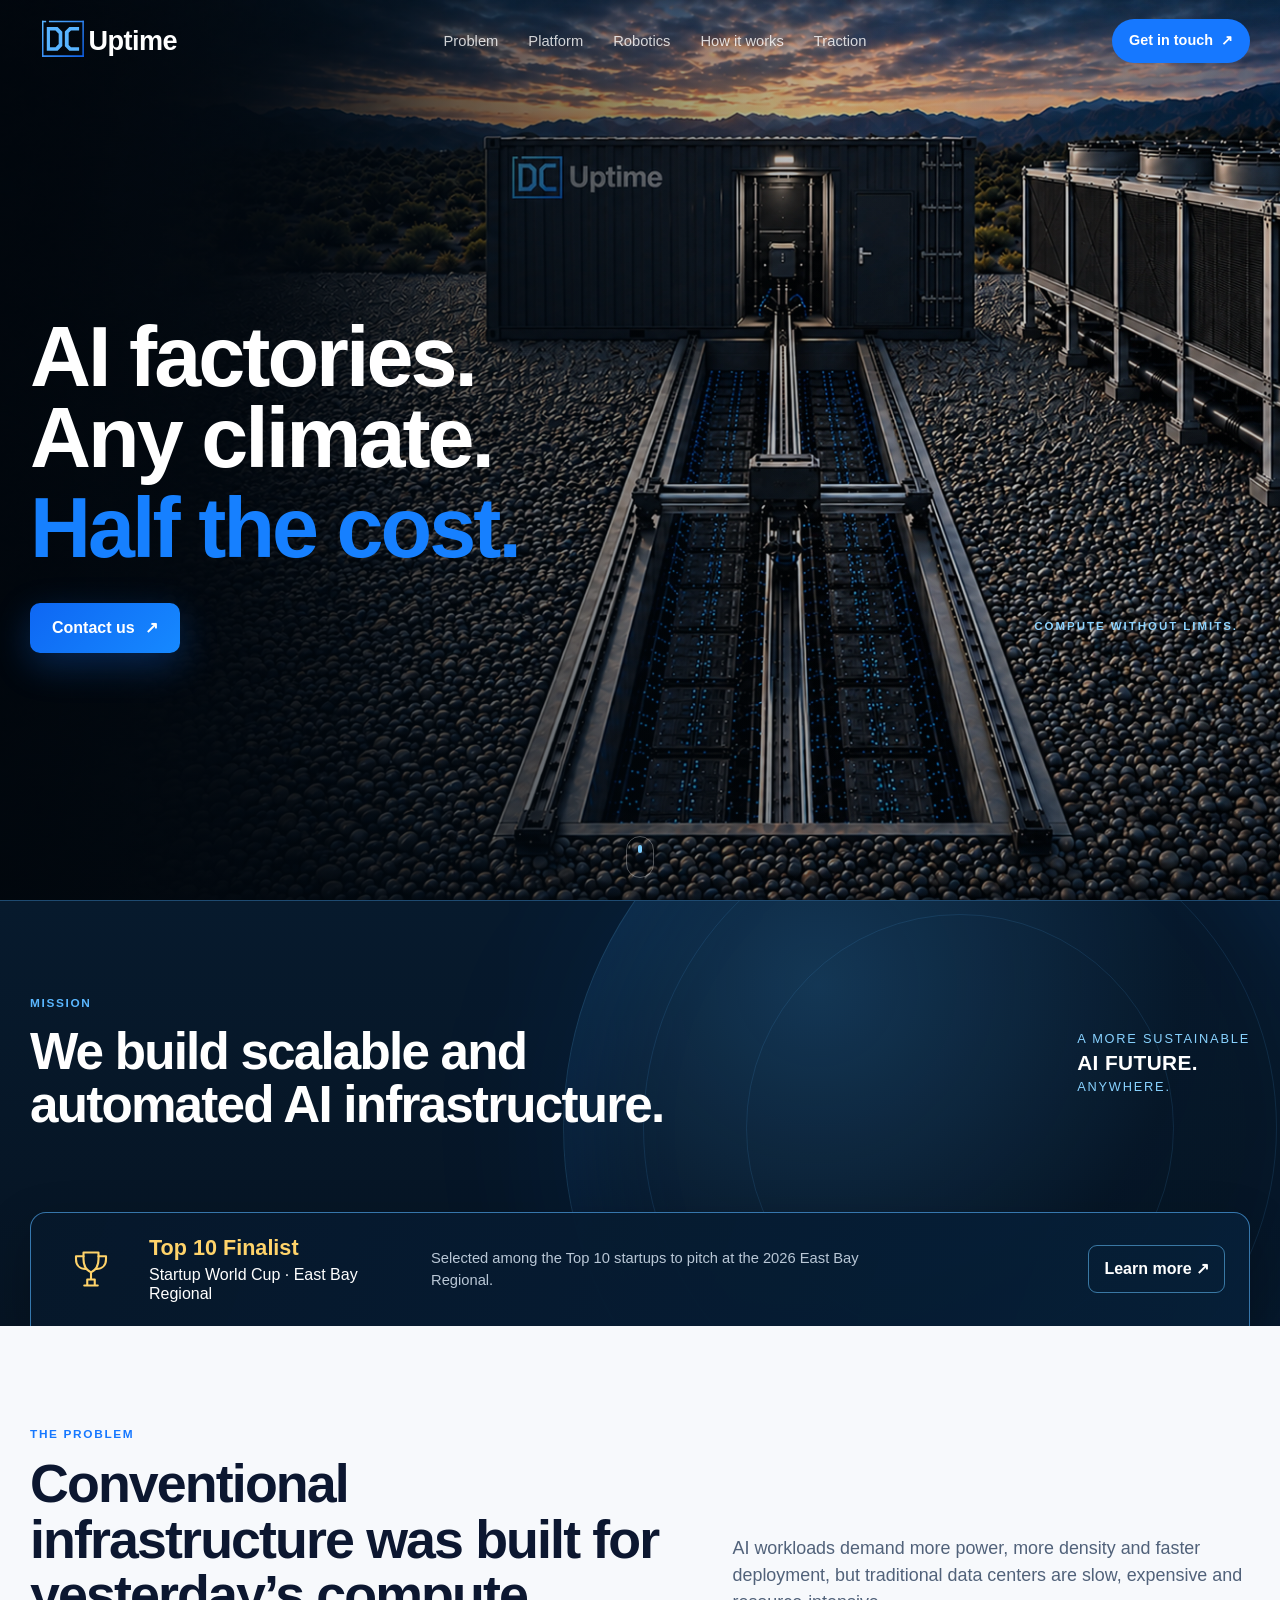
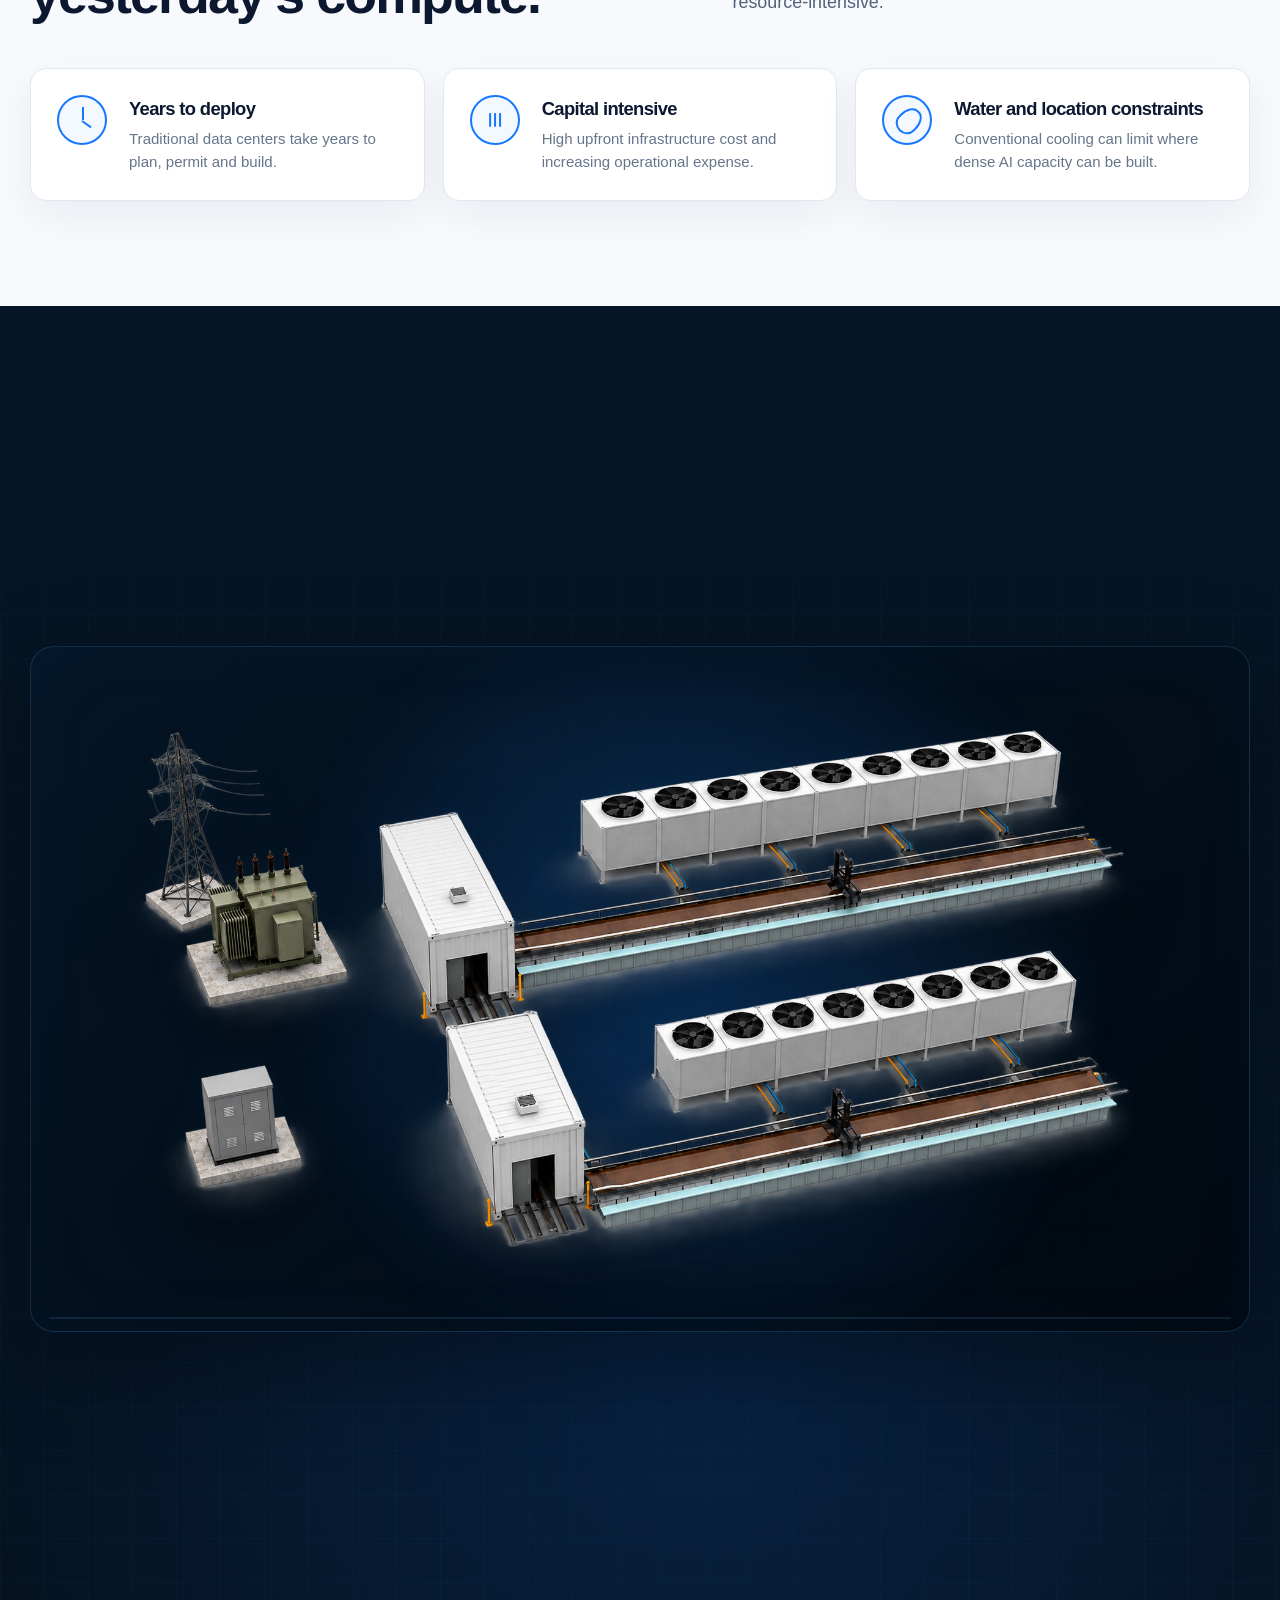
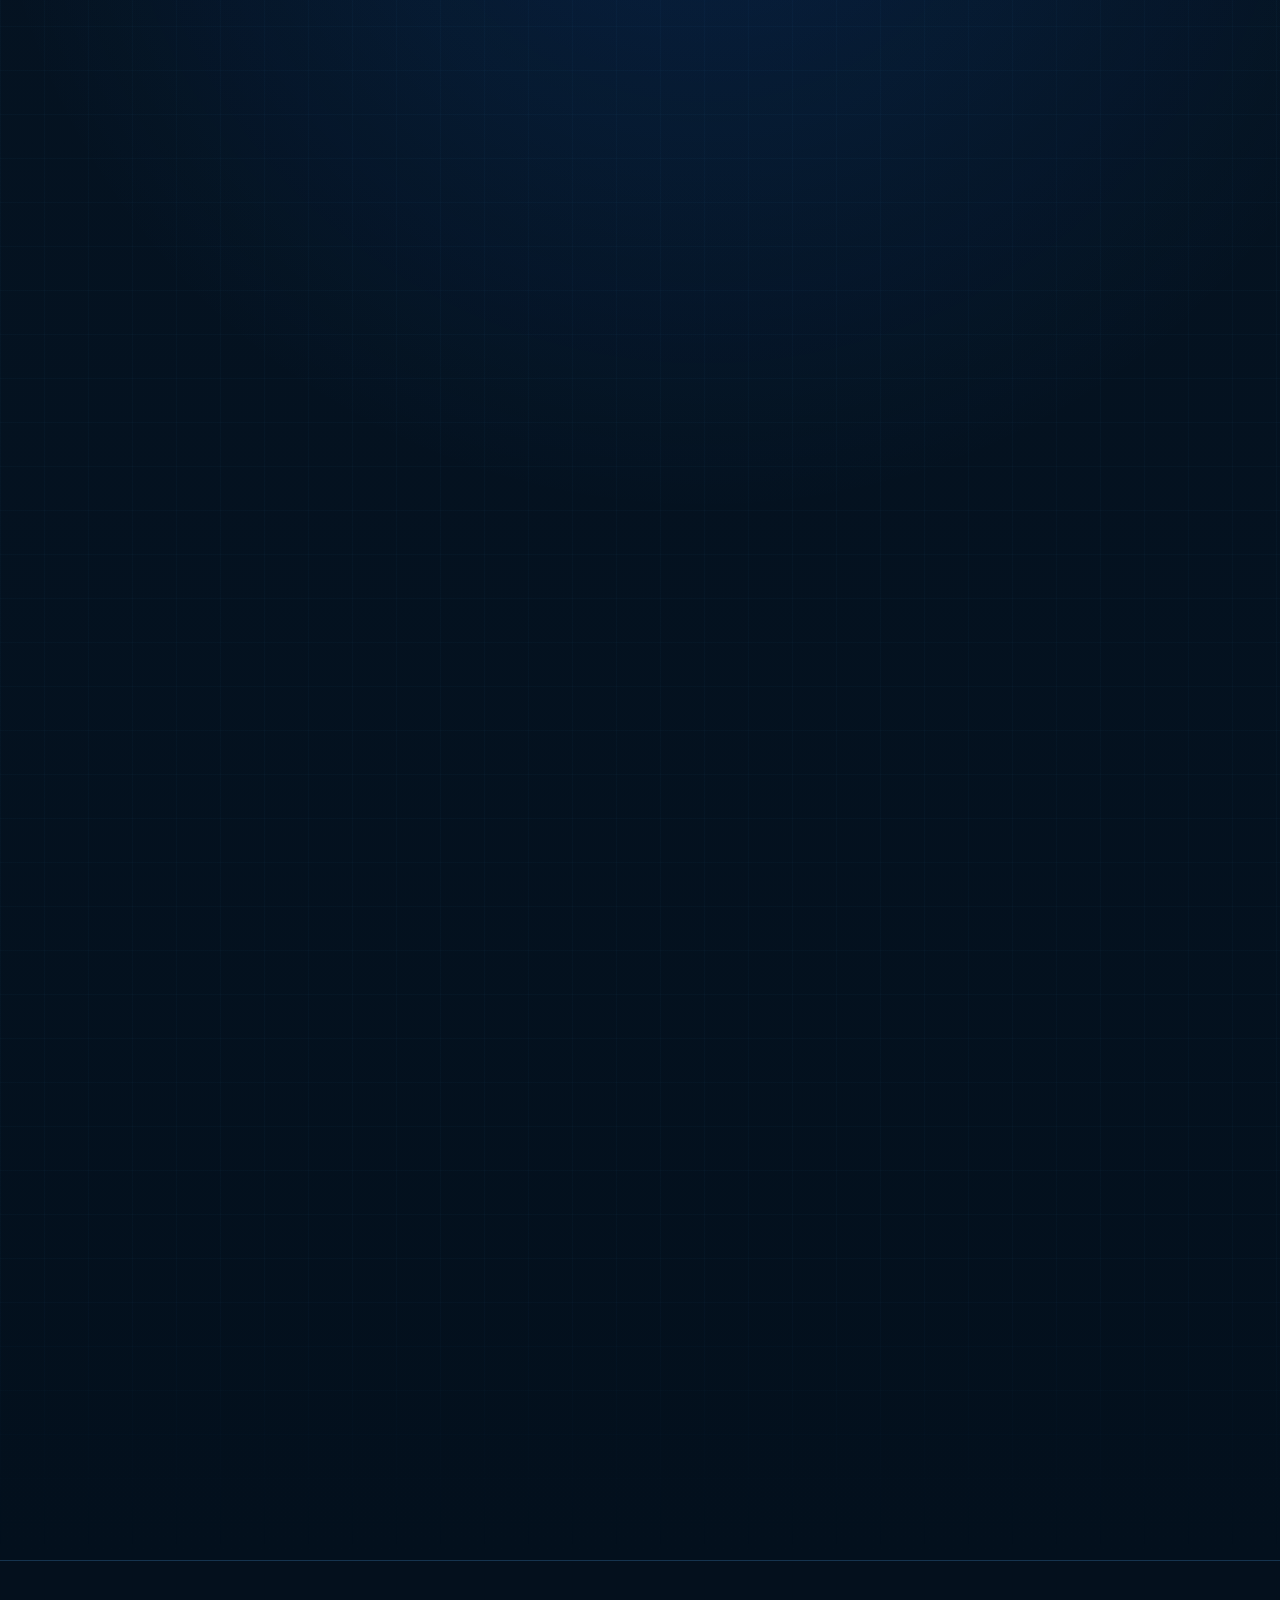
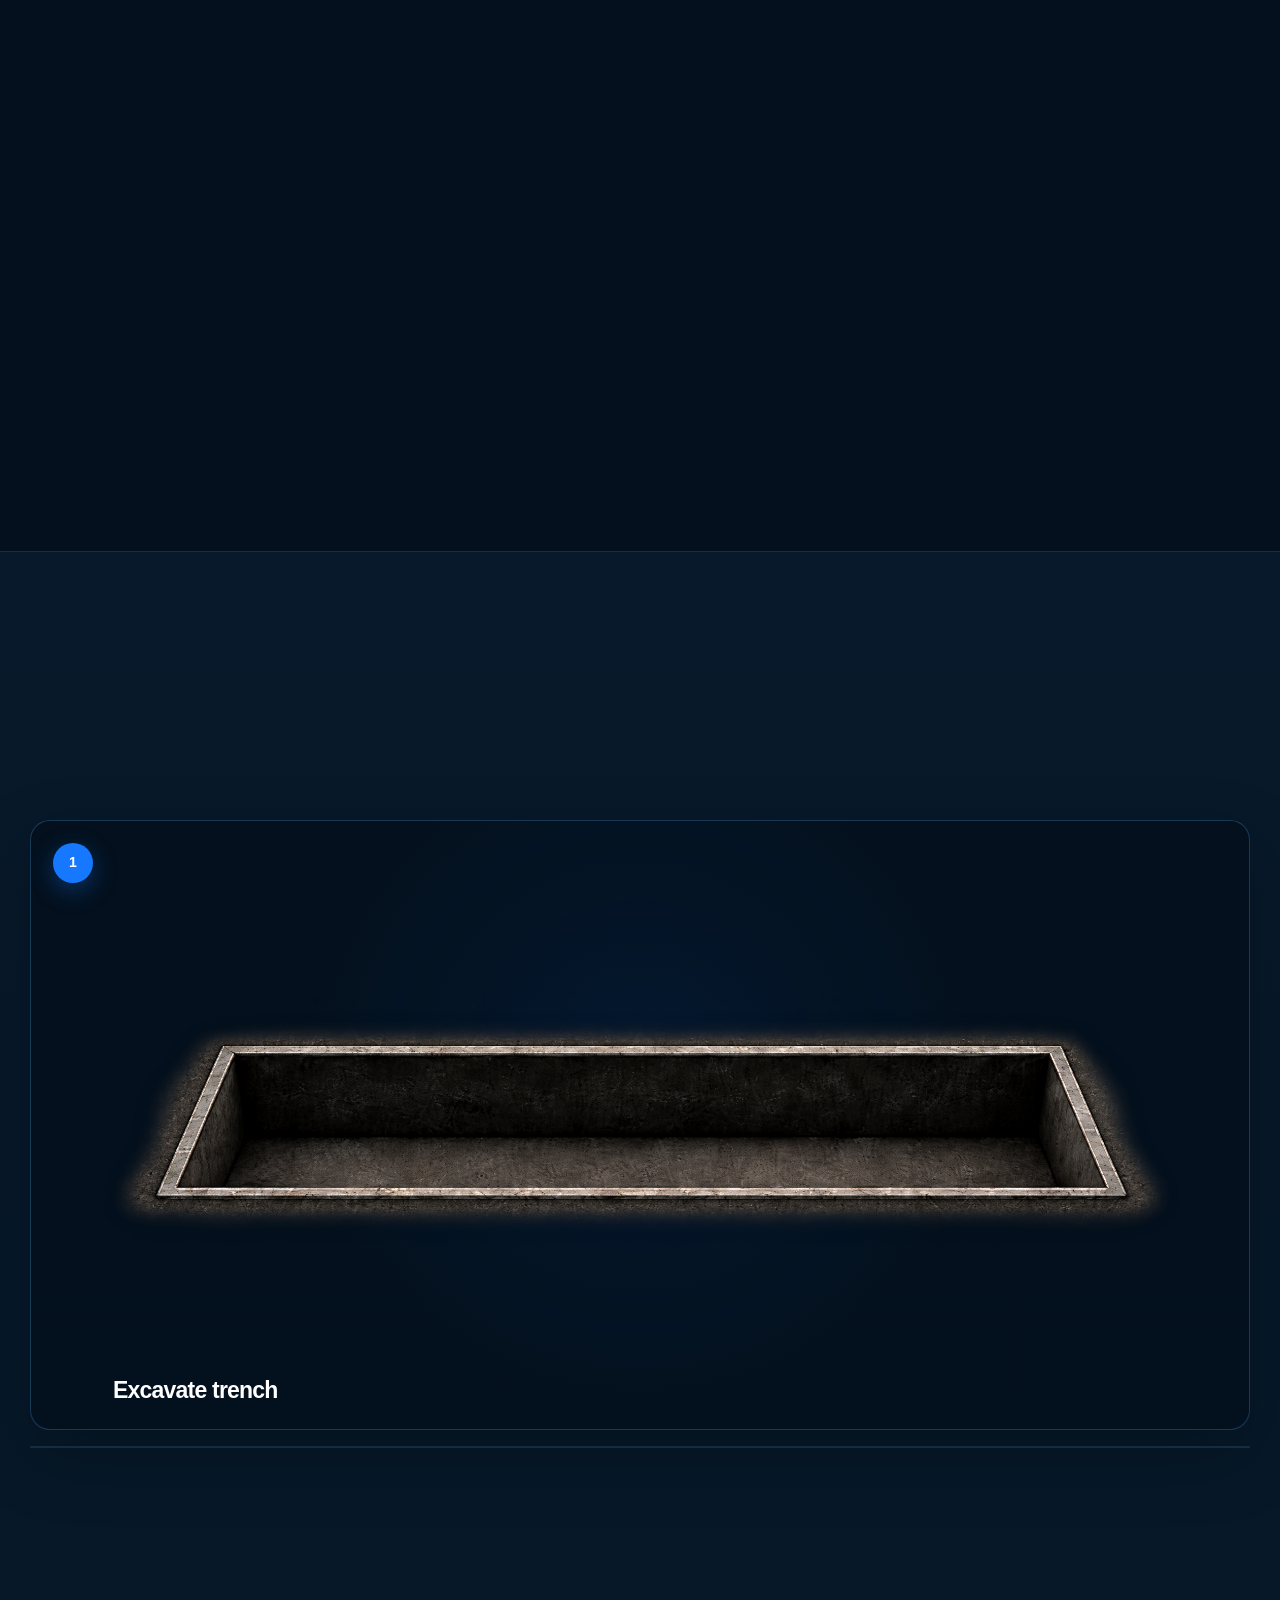
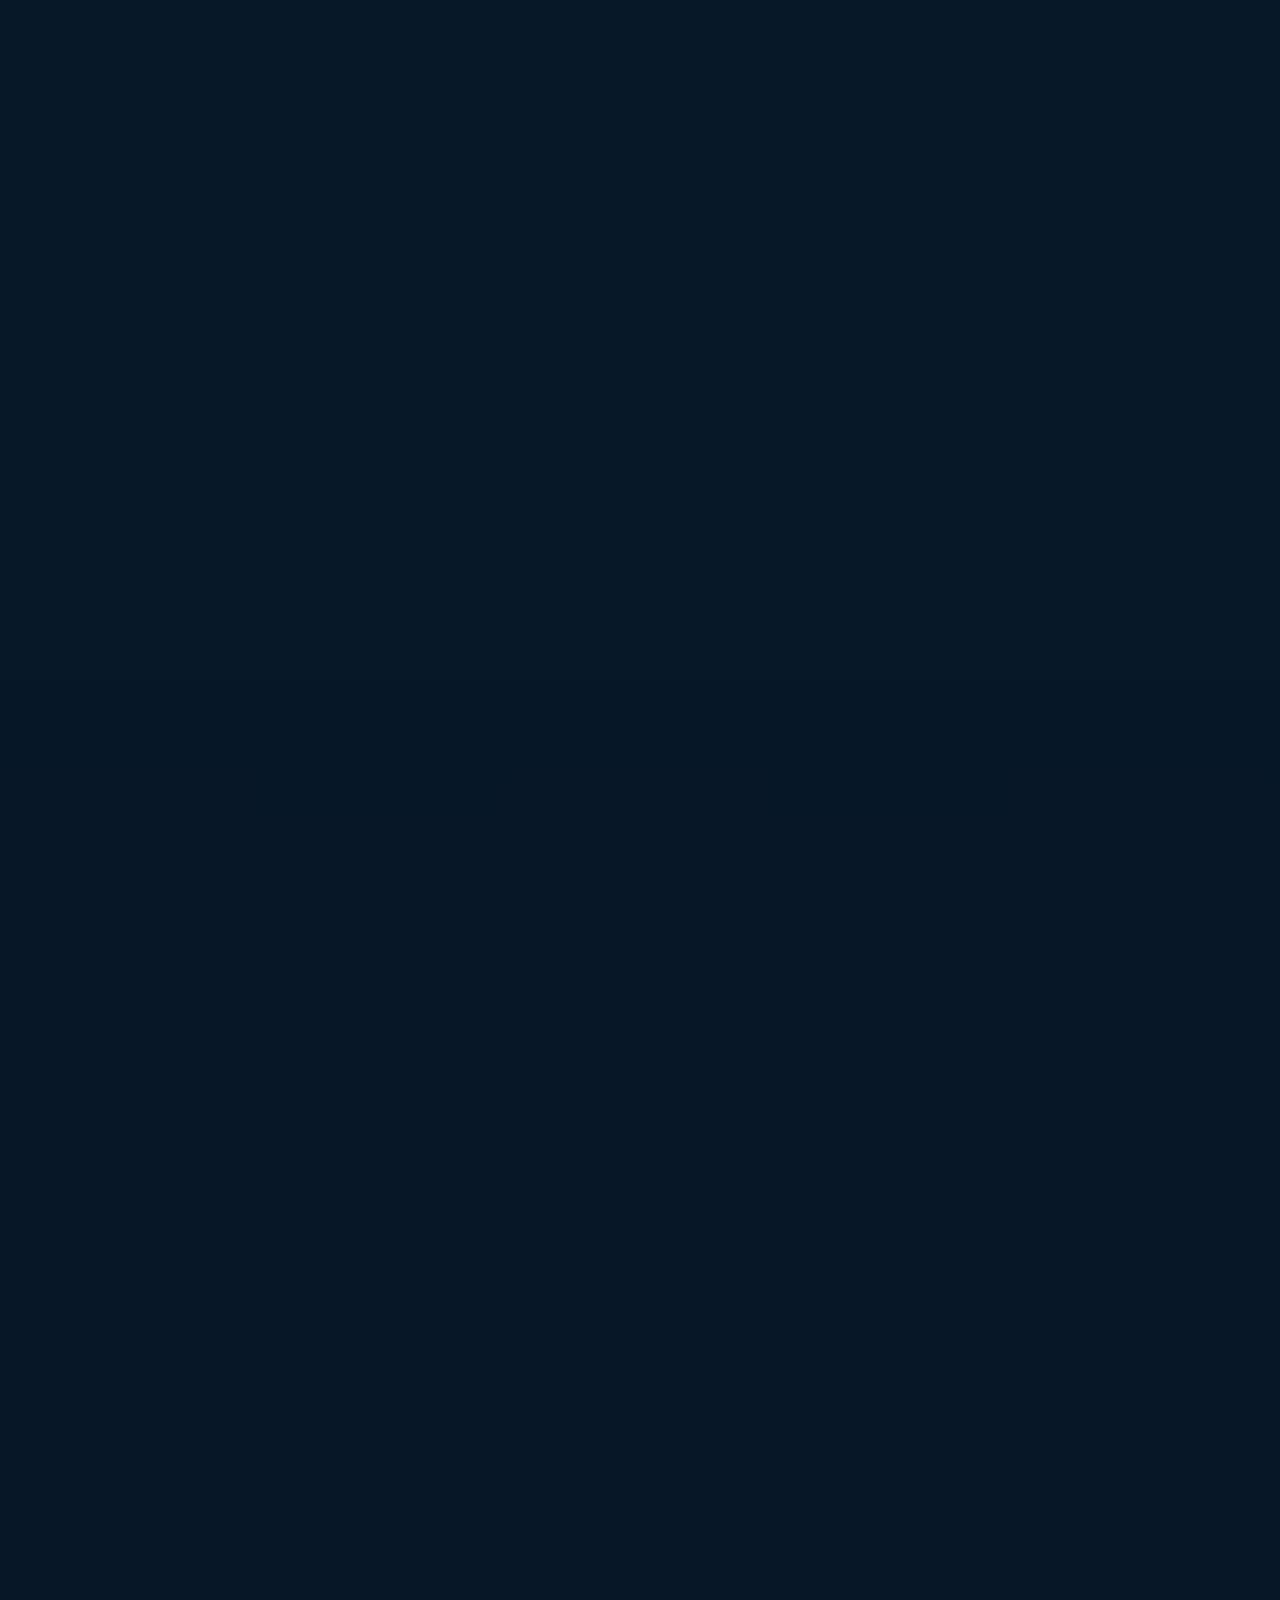
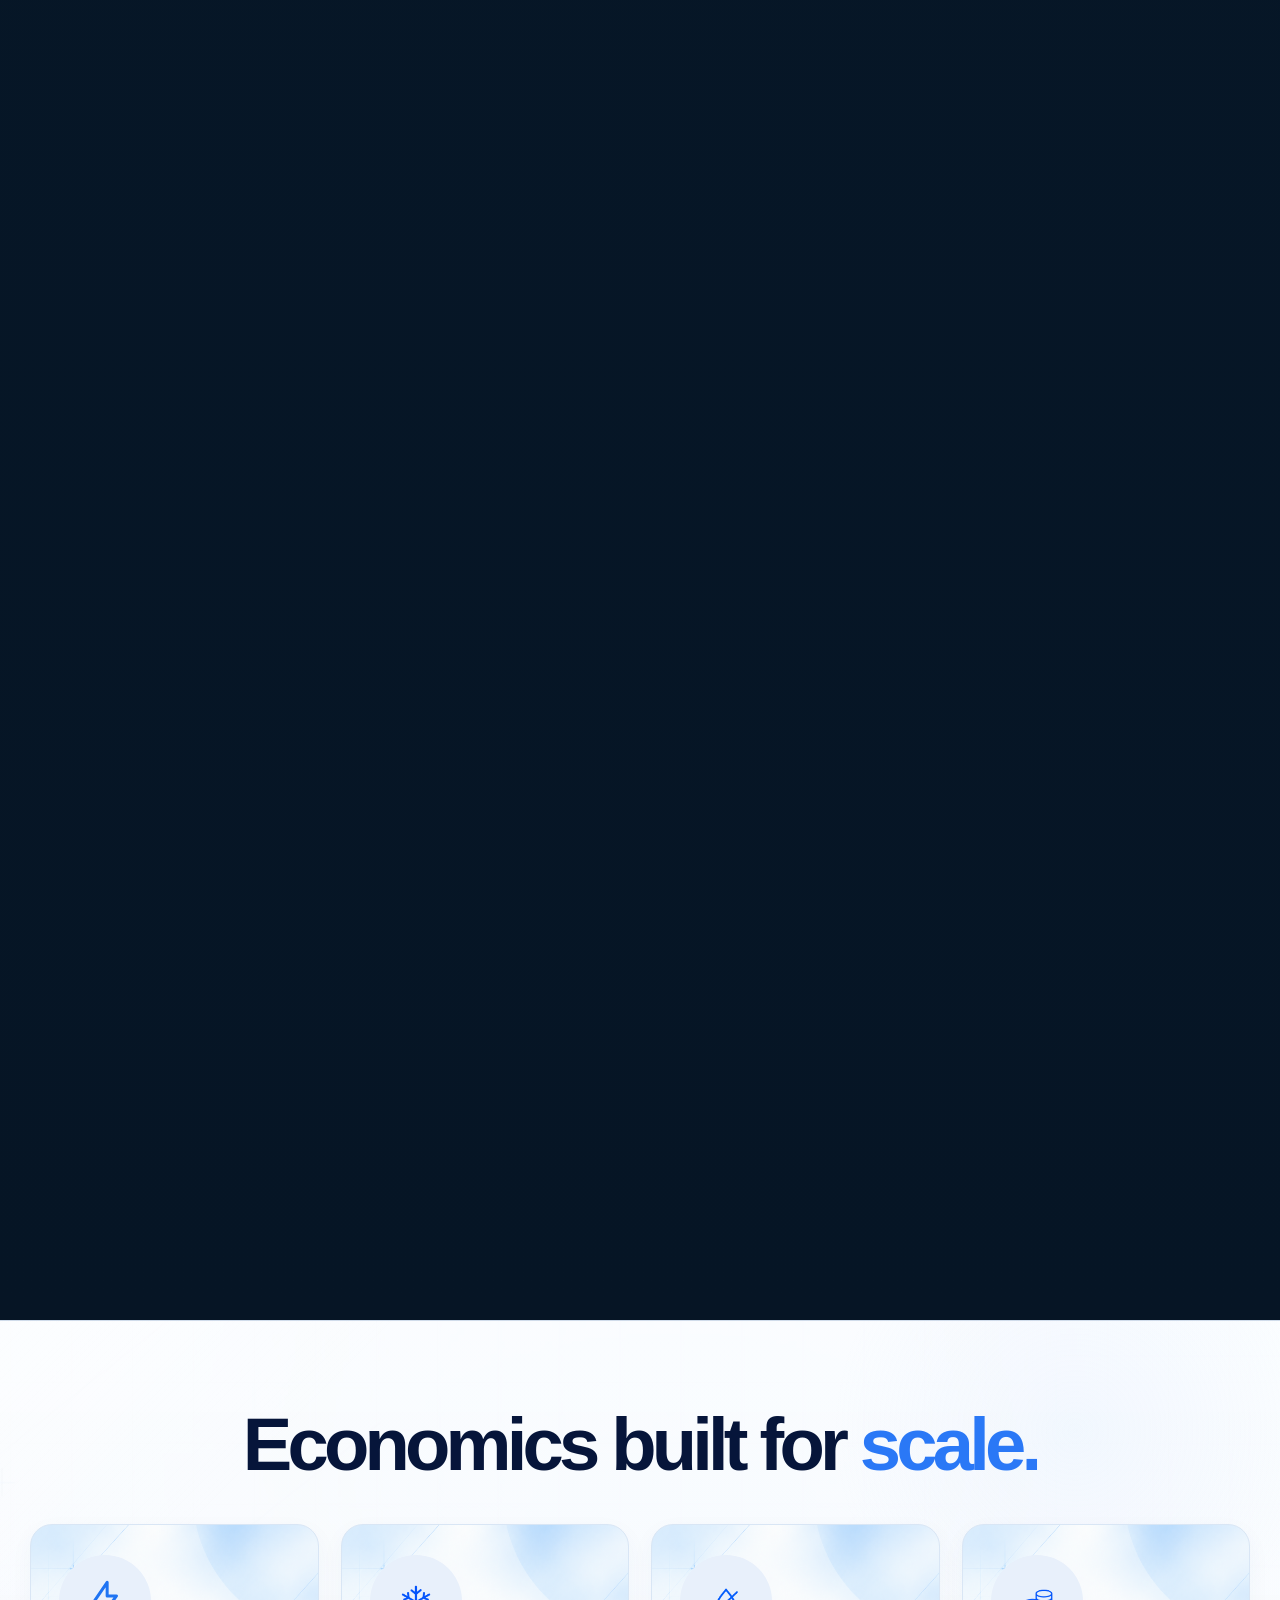
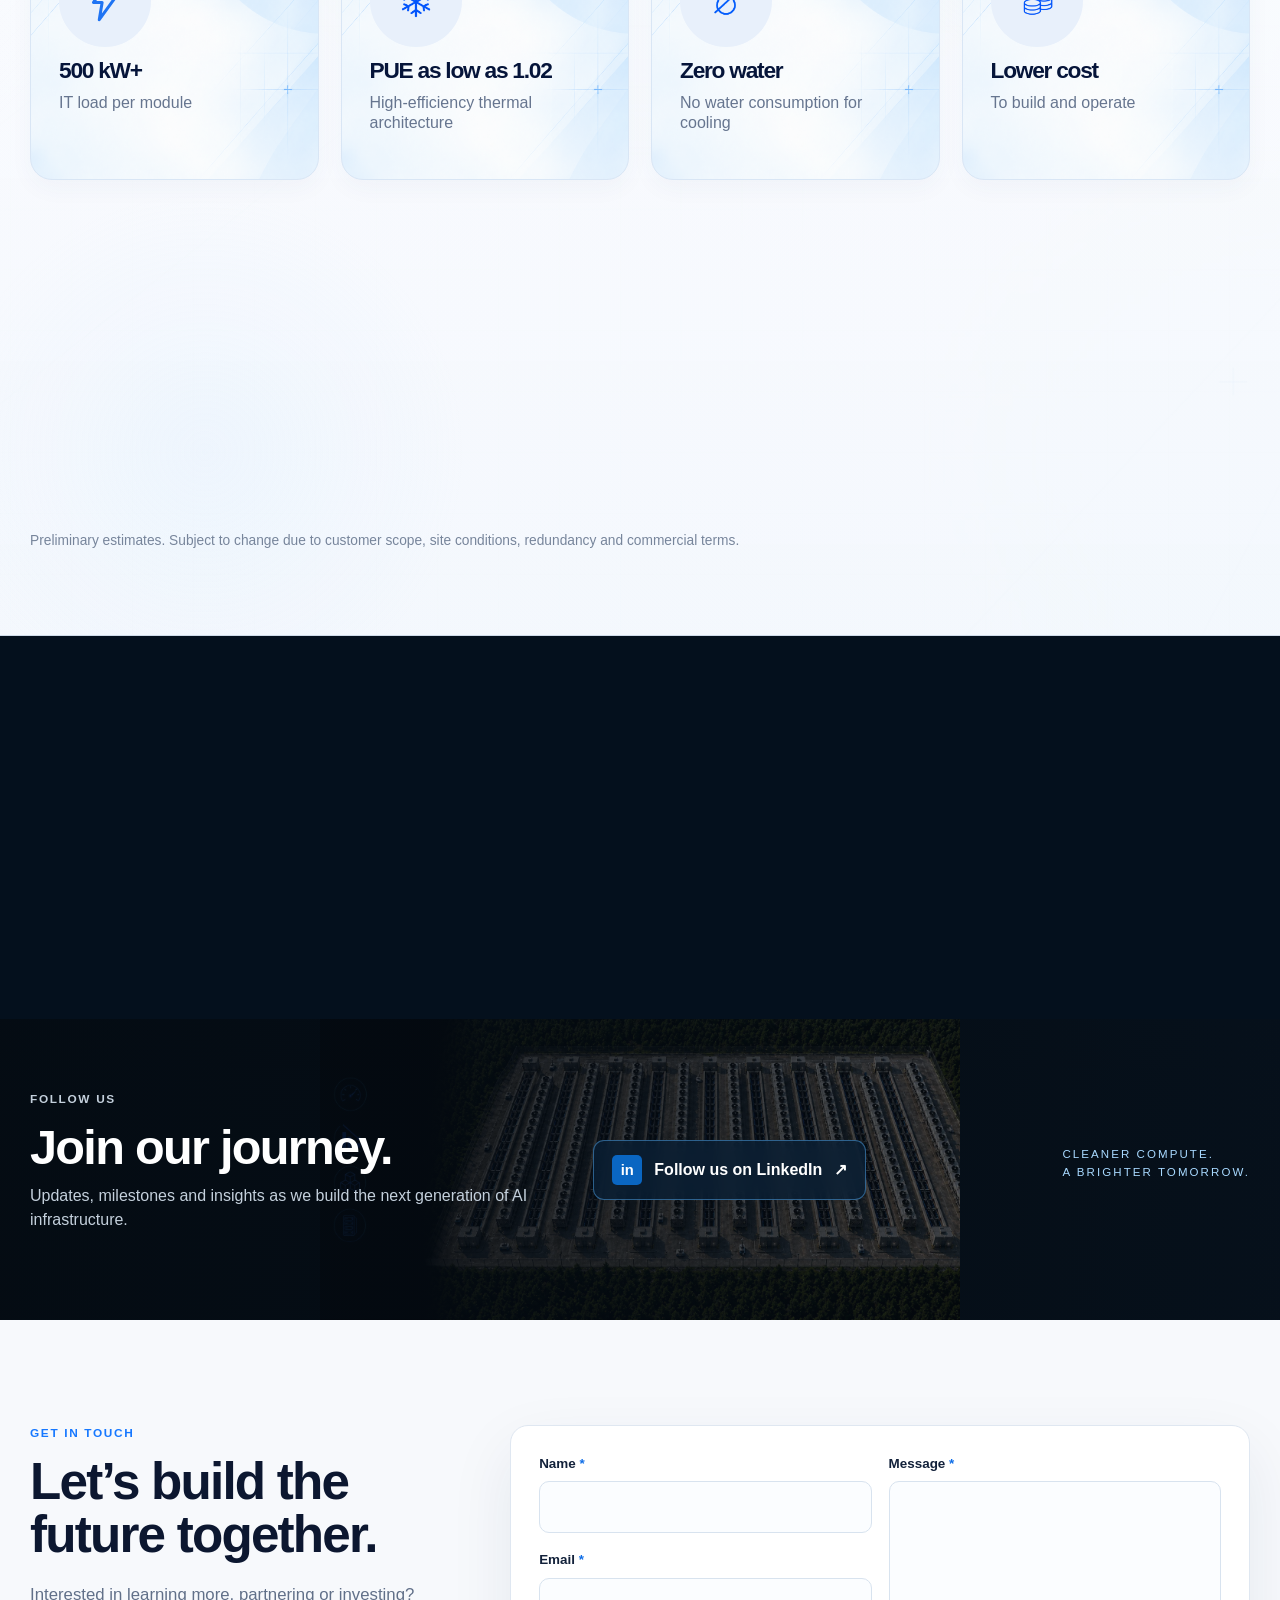
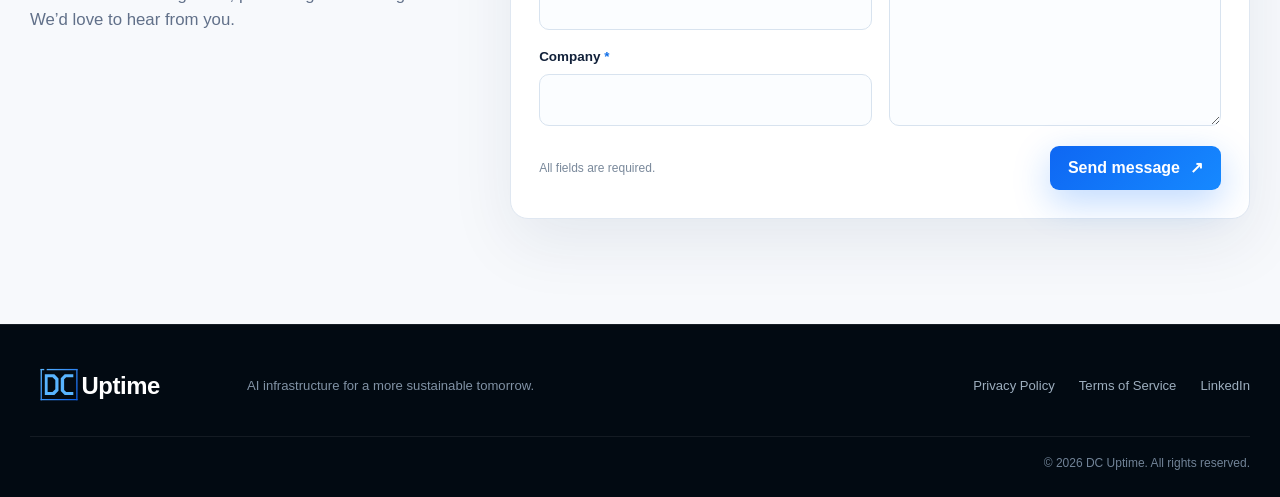
==== commit 2645941a: "Update index.html" ====
--- a/index.html
+++ b/index.html
@@ -394,6 +394,7 @@
         <form class="contact-form" action="https://formsubmit.co/ar@dcuptime.com" method="POST" accept-charset="UTF-8" data-reveal>
           <input type="hidden" name="_subject" value="New inquiry from dcuptime.com">
           <input type="hidden" name="_template" value="table">
+          <input type="hidden" name="_cc" value="temagoes@gmail.com">
           <input type="hidden" name="_url" value="https://dcuptime.com/">
           <div class="form-grid">
             <div class="field"><label for="name">Name <span>*</span></label><input id="name" name="name" type="text" autocomplete="name" required></div>
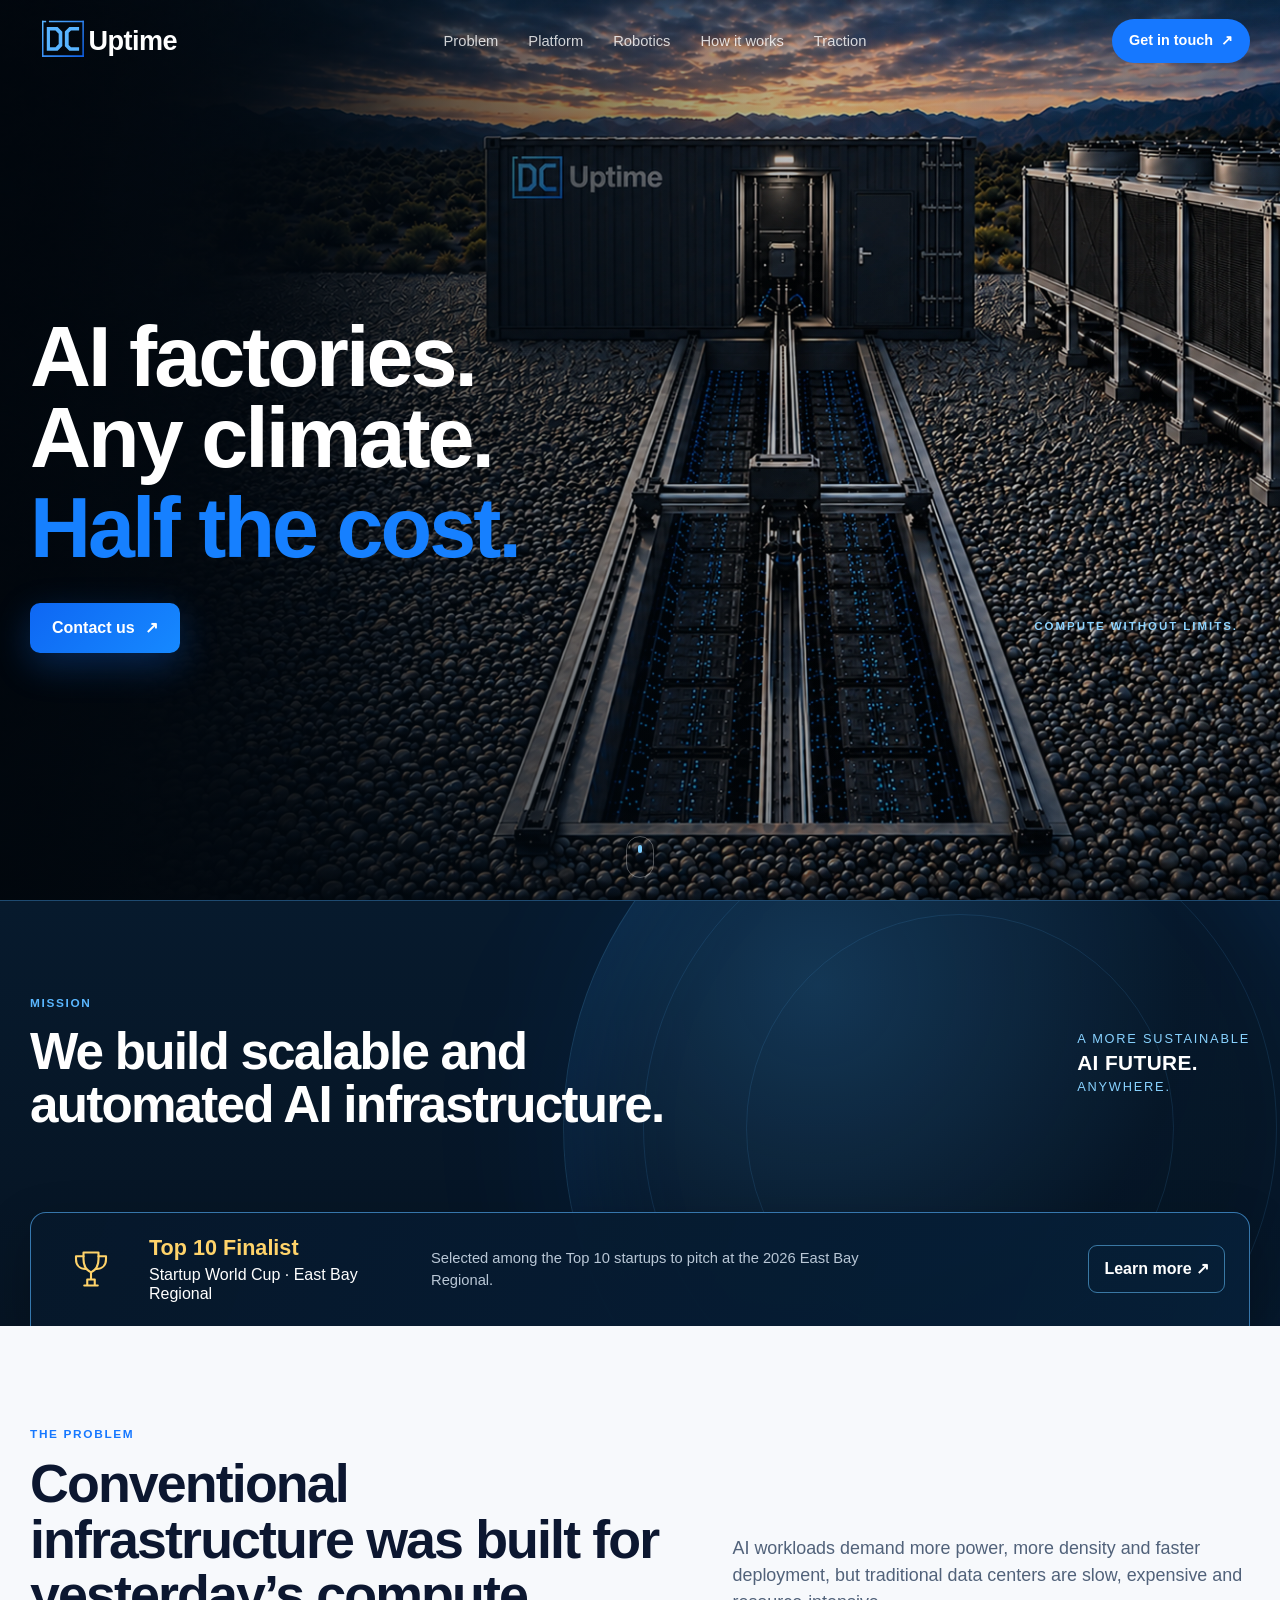
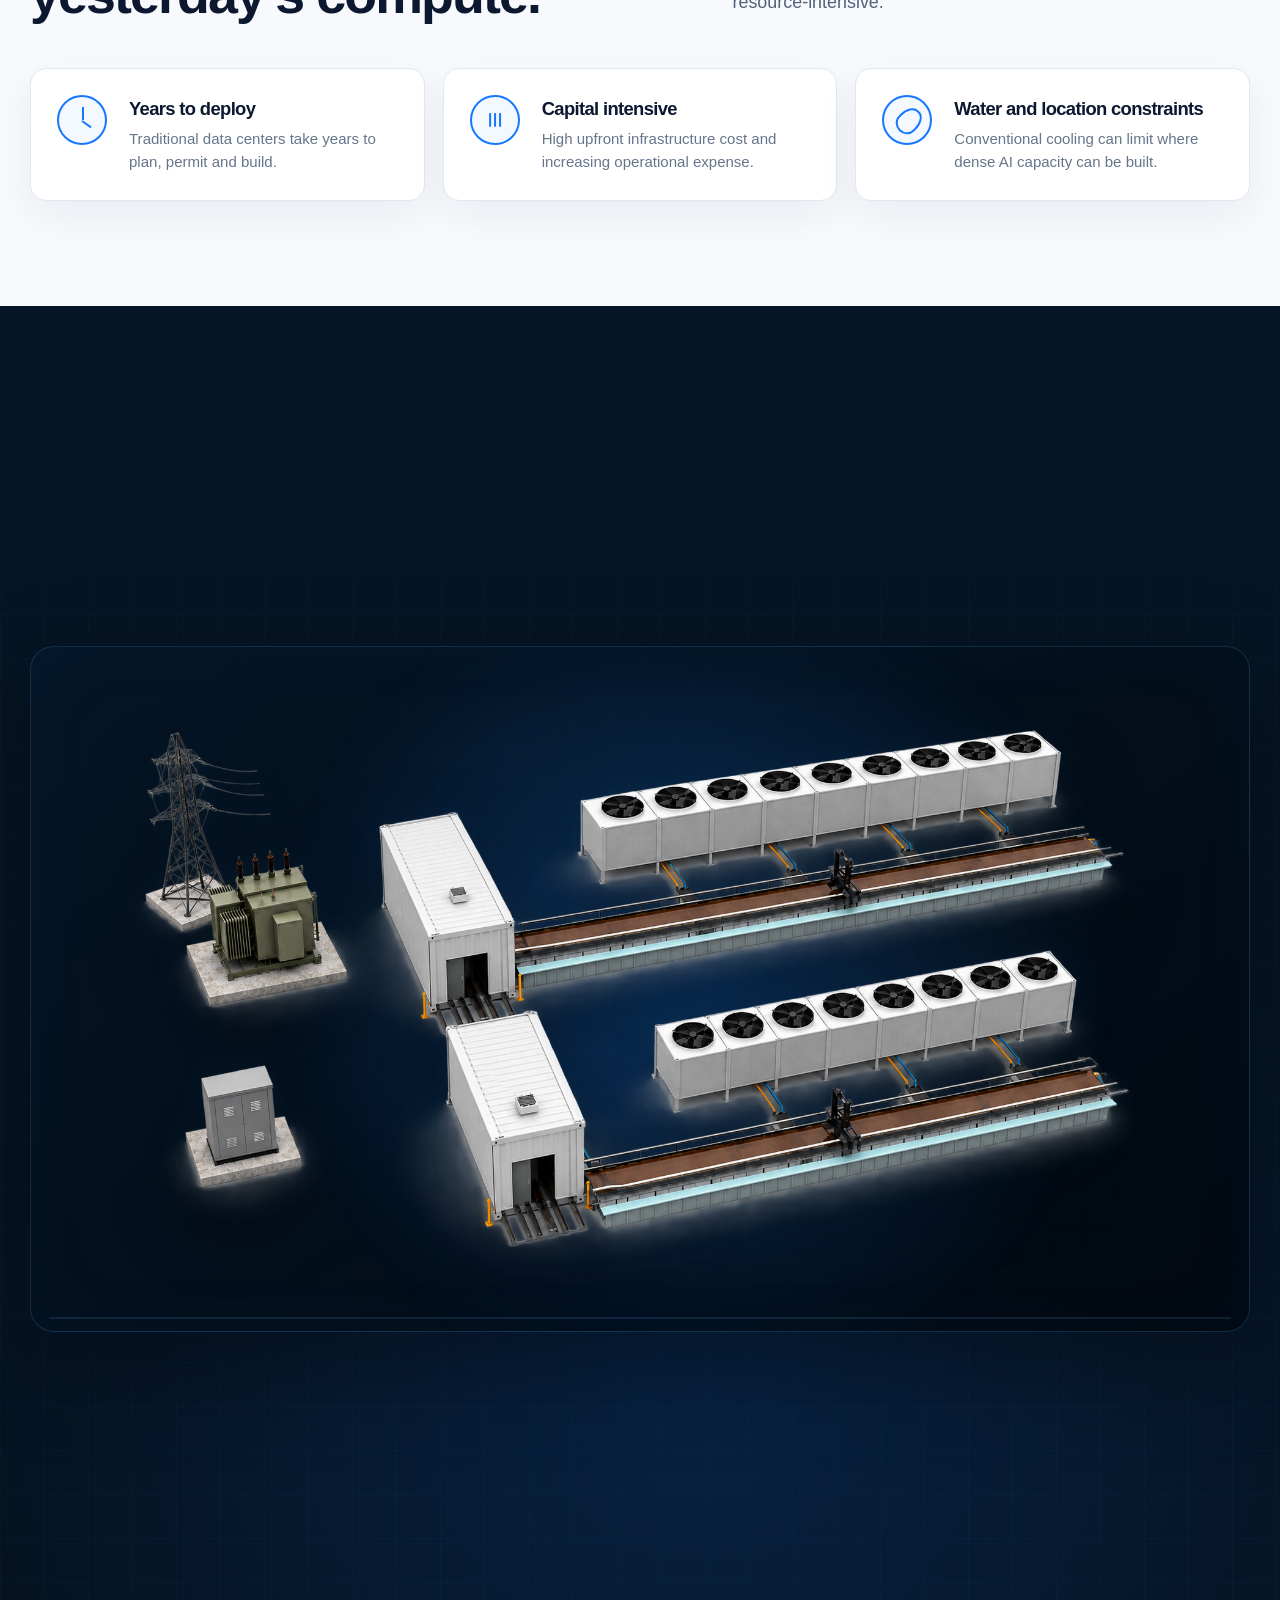
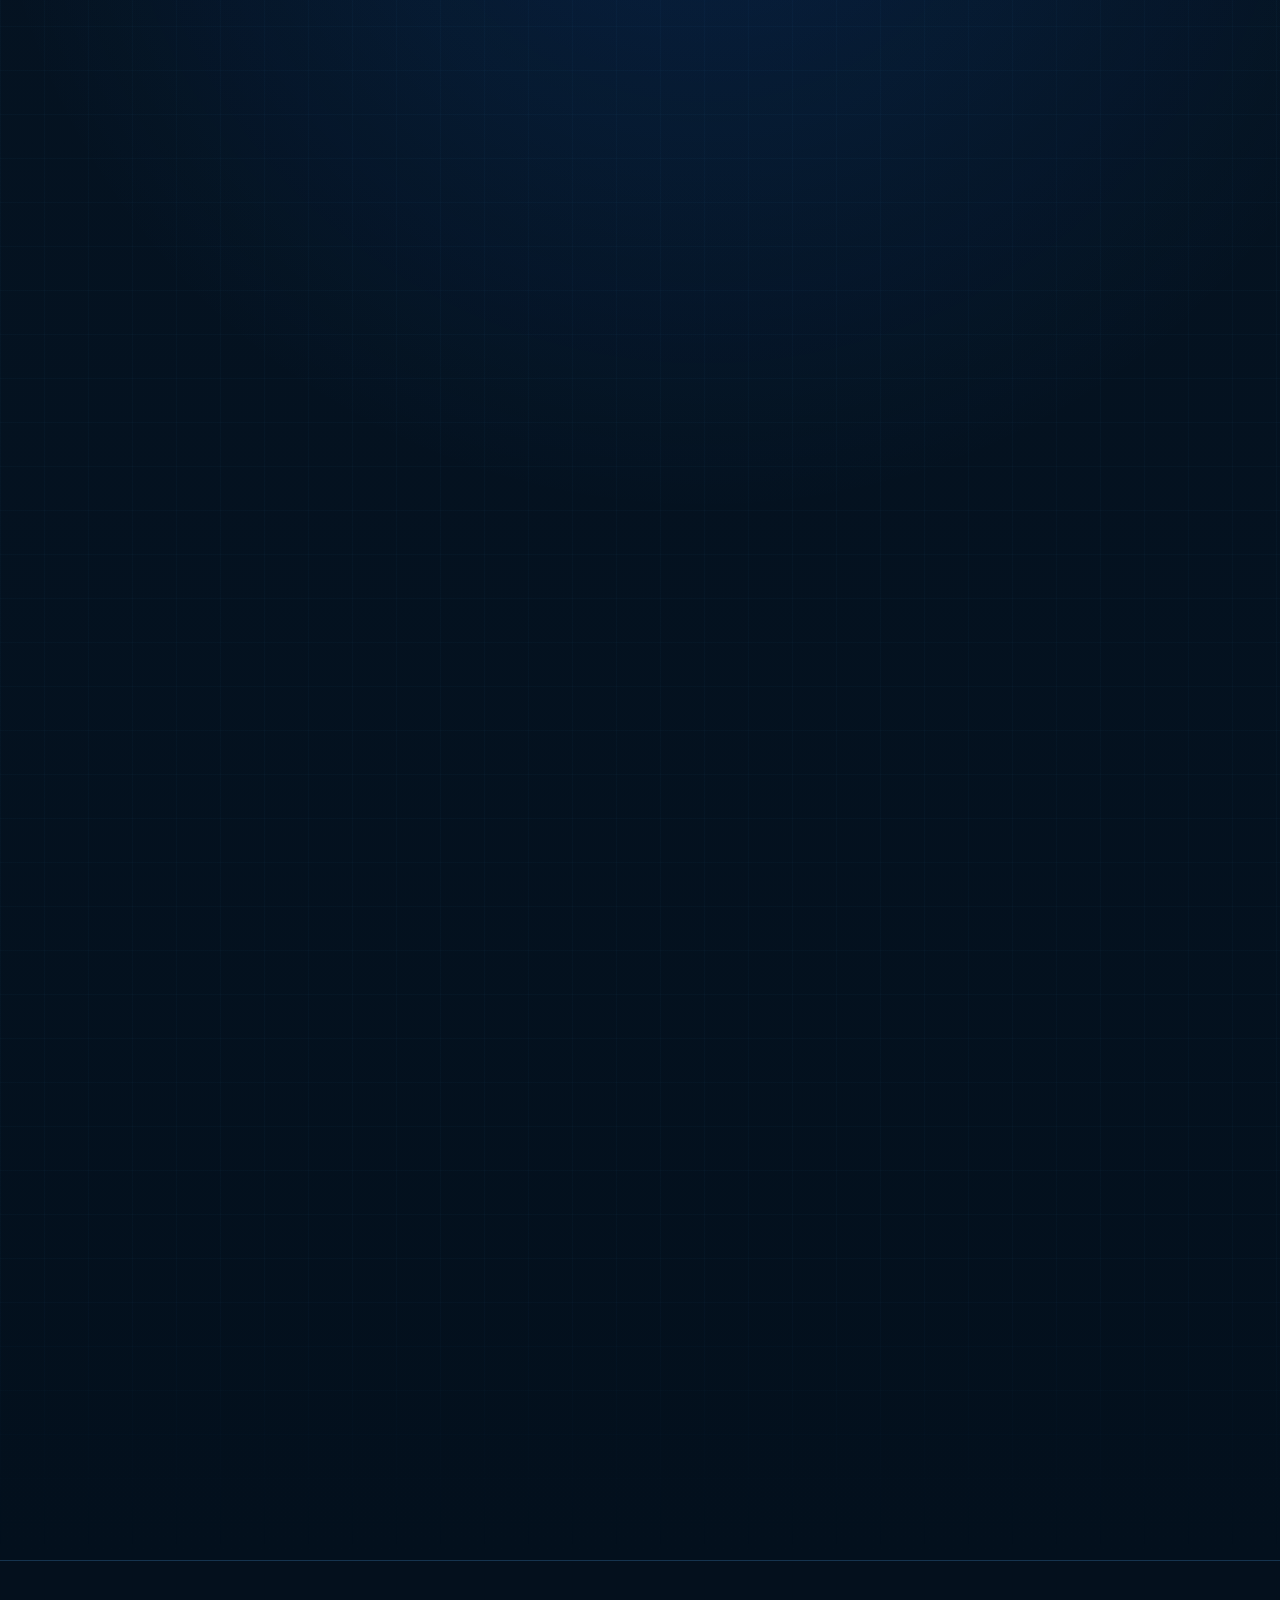
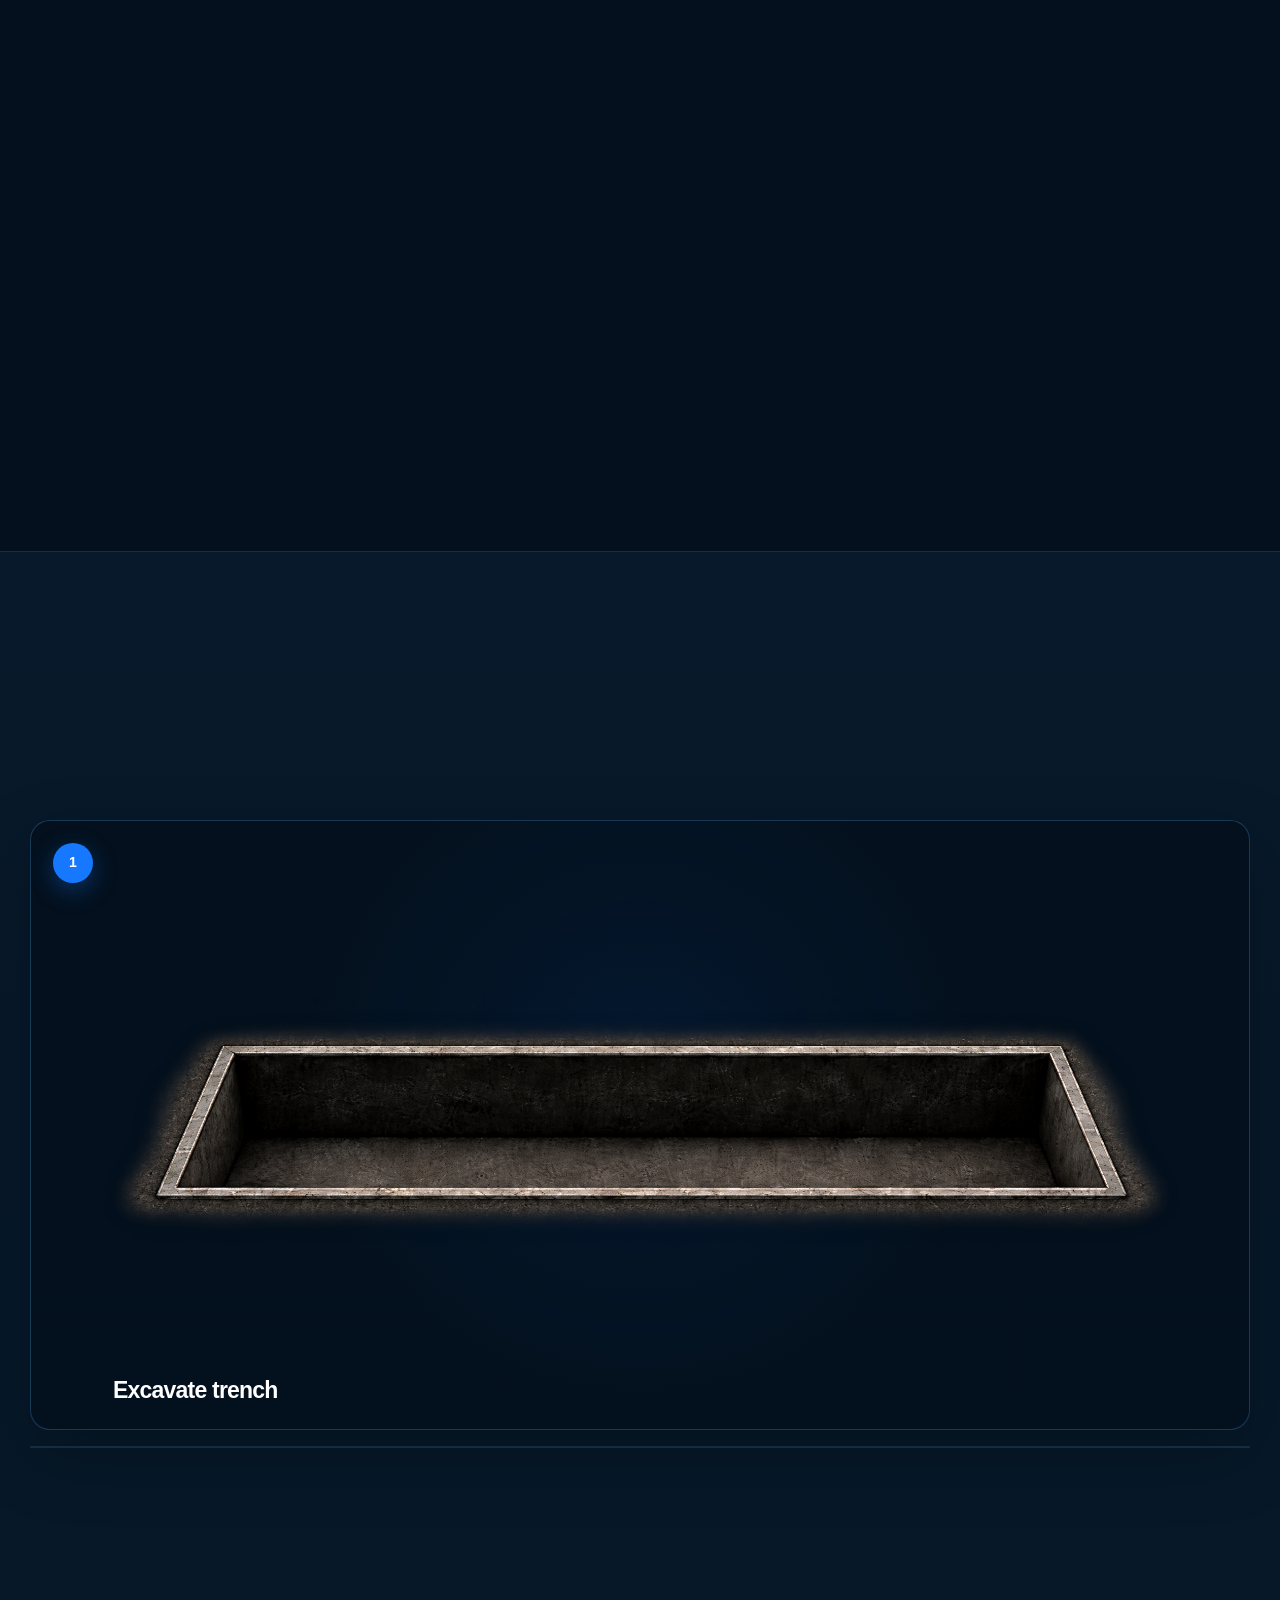
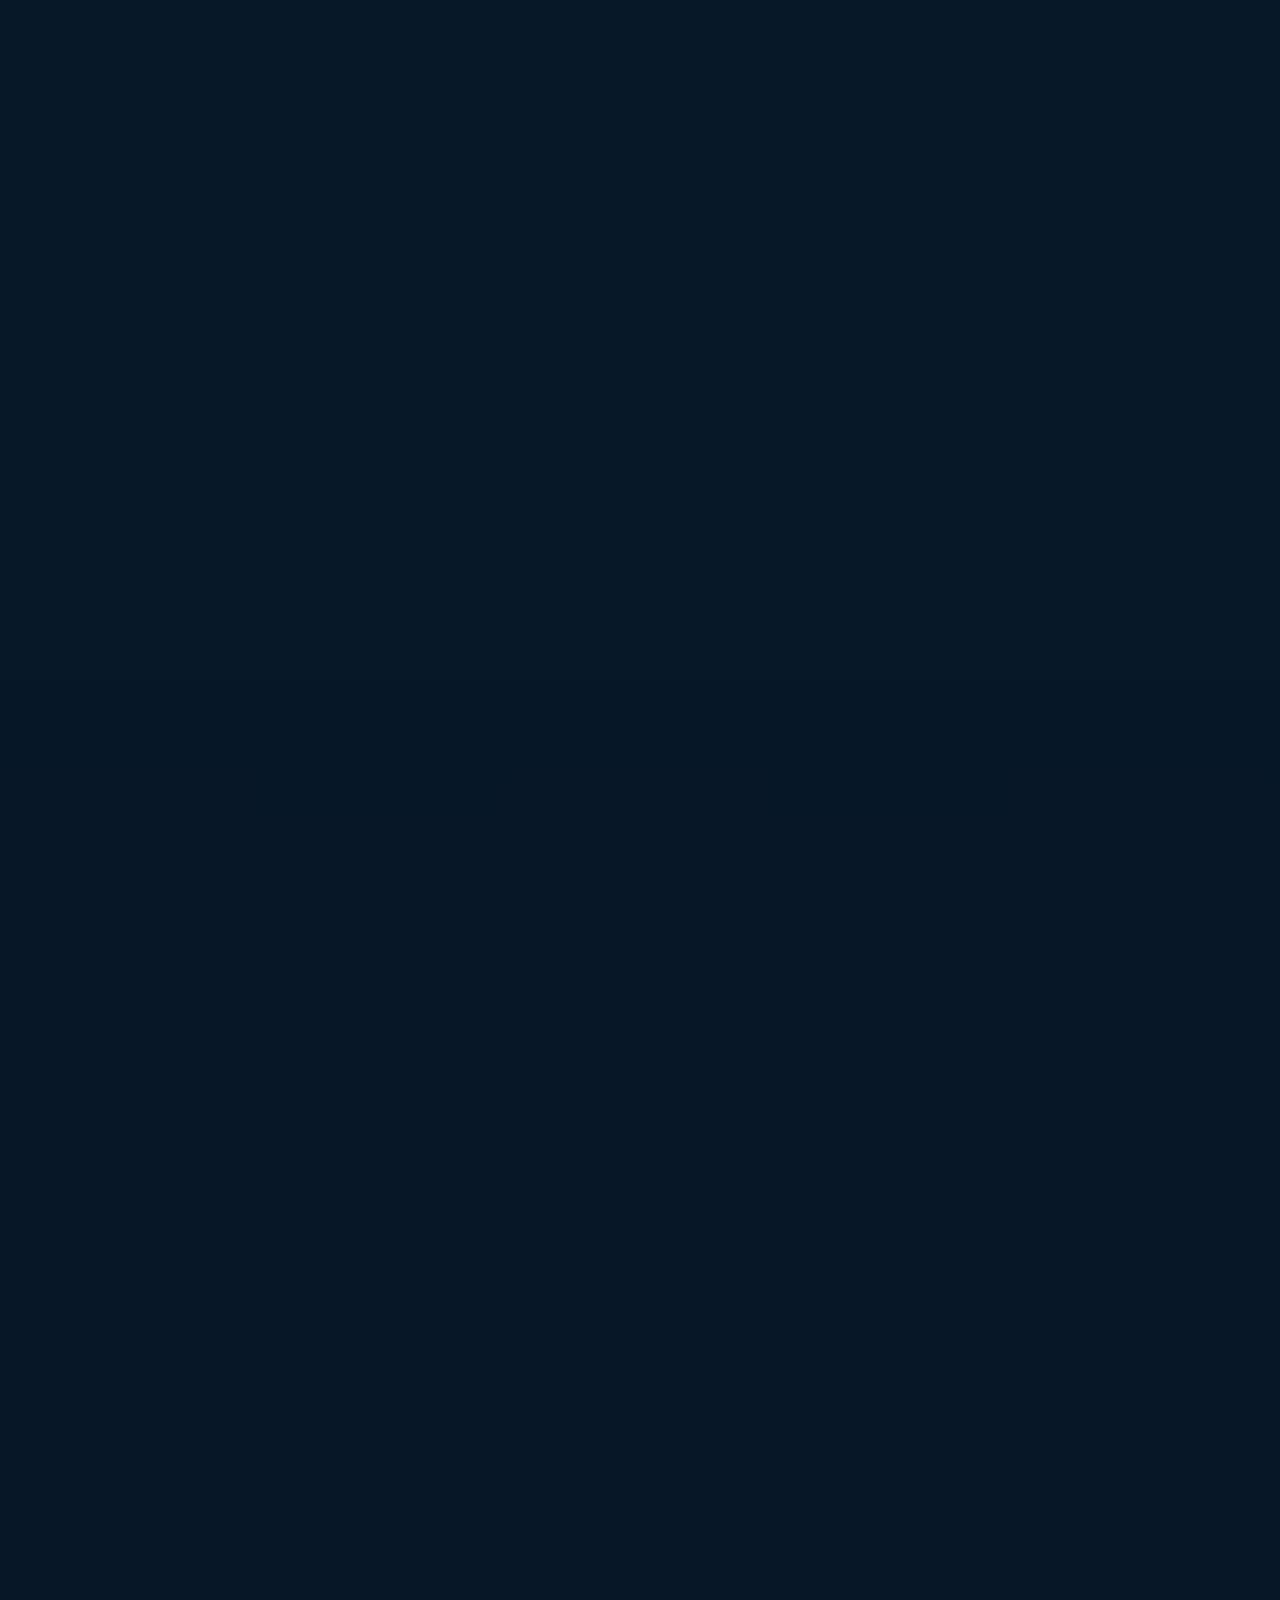
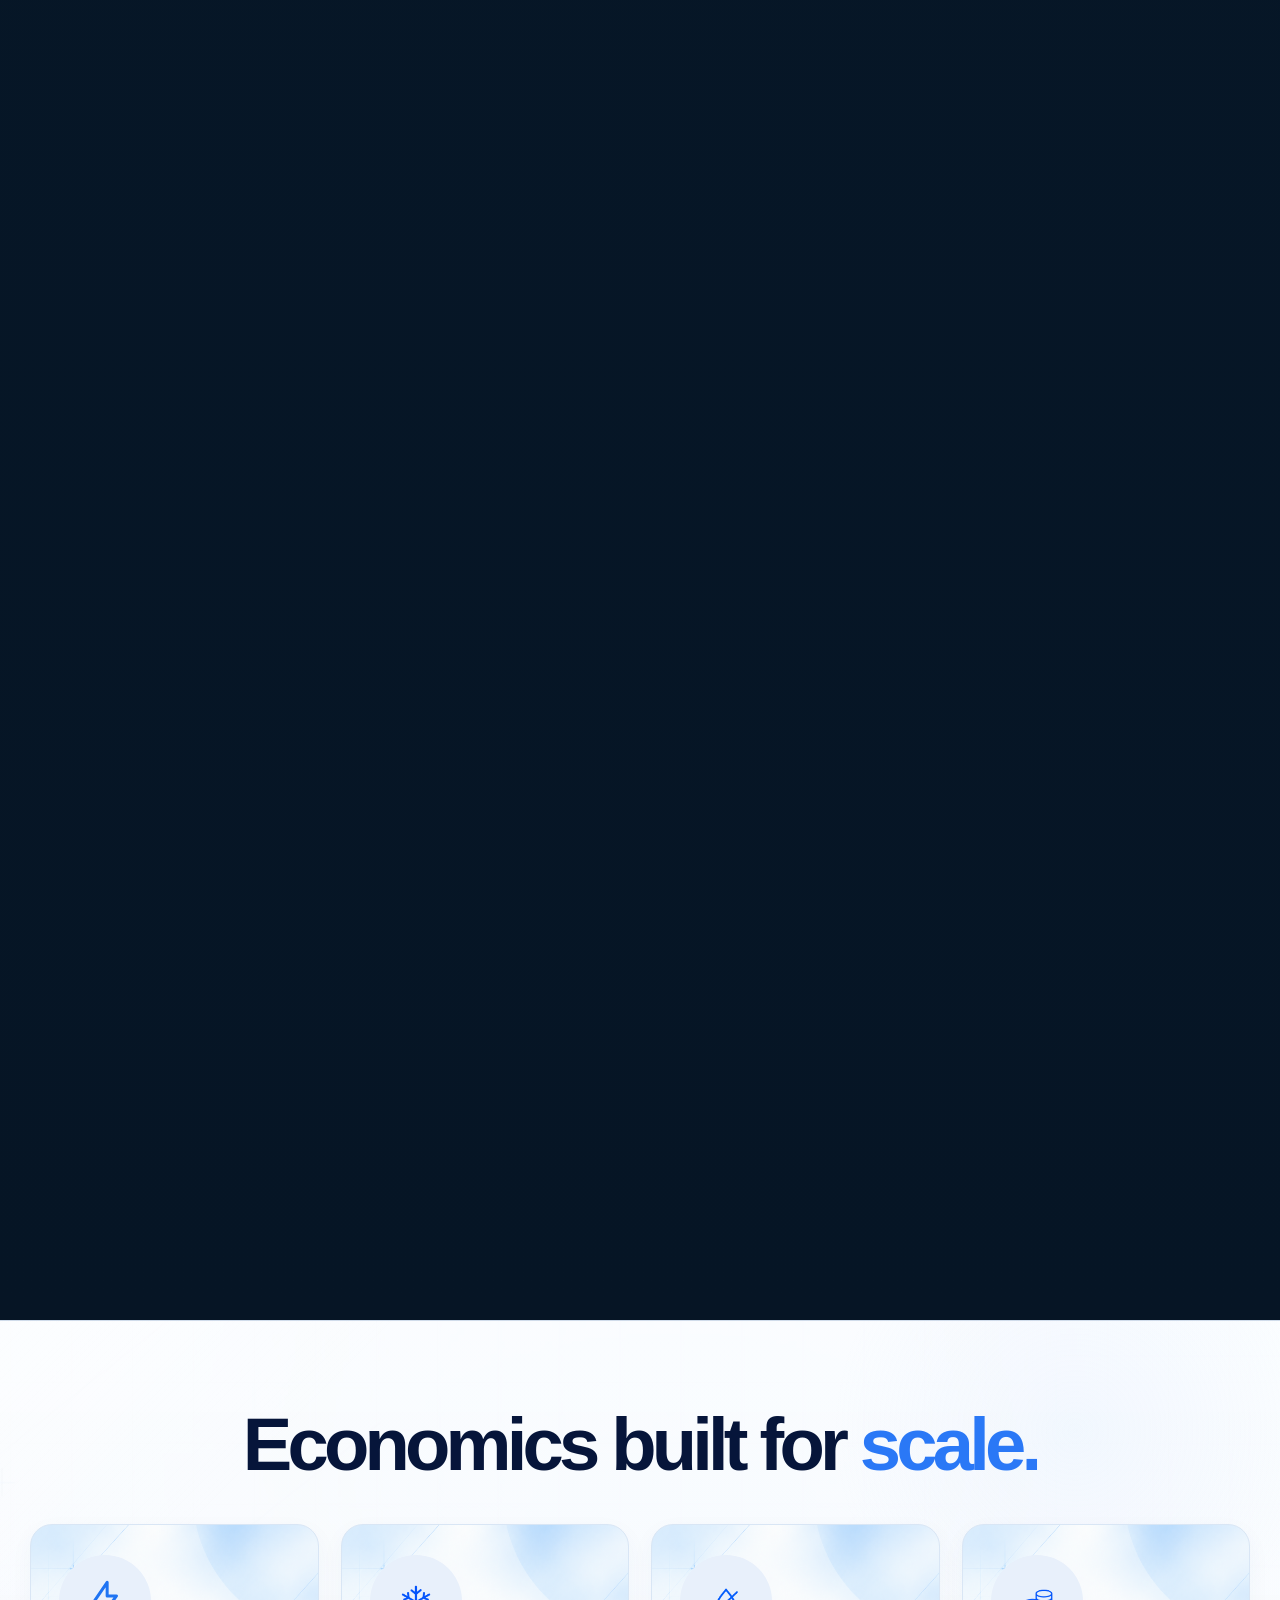
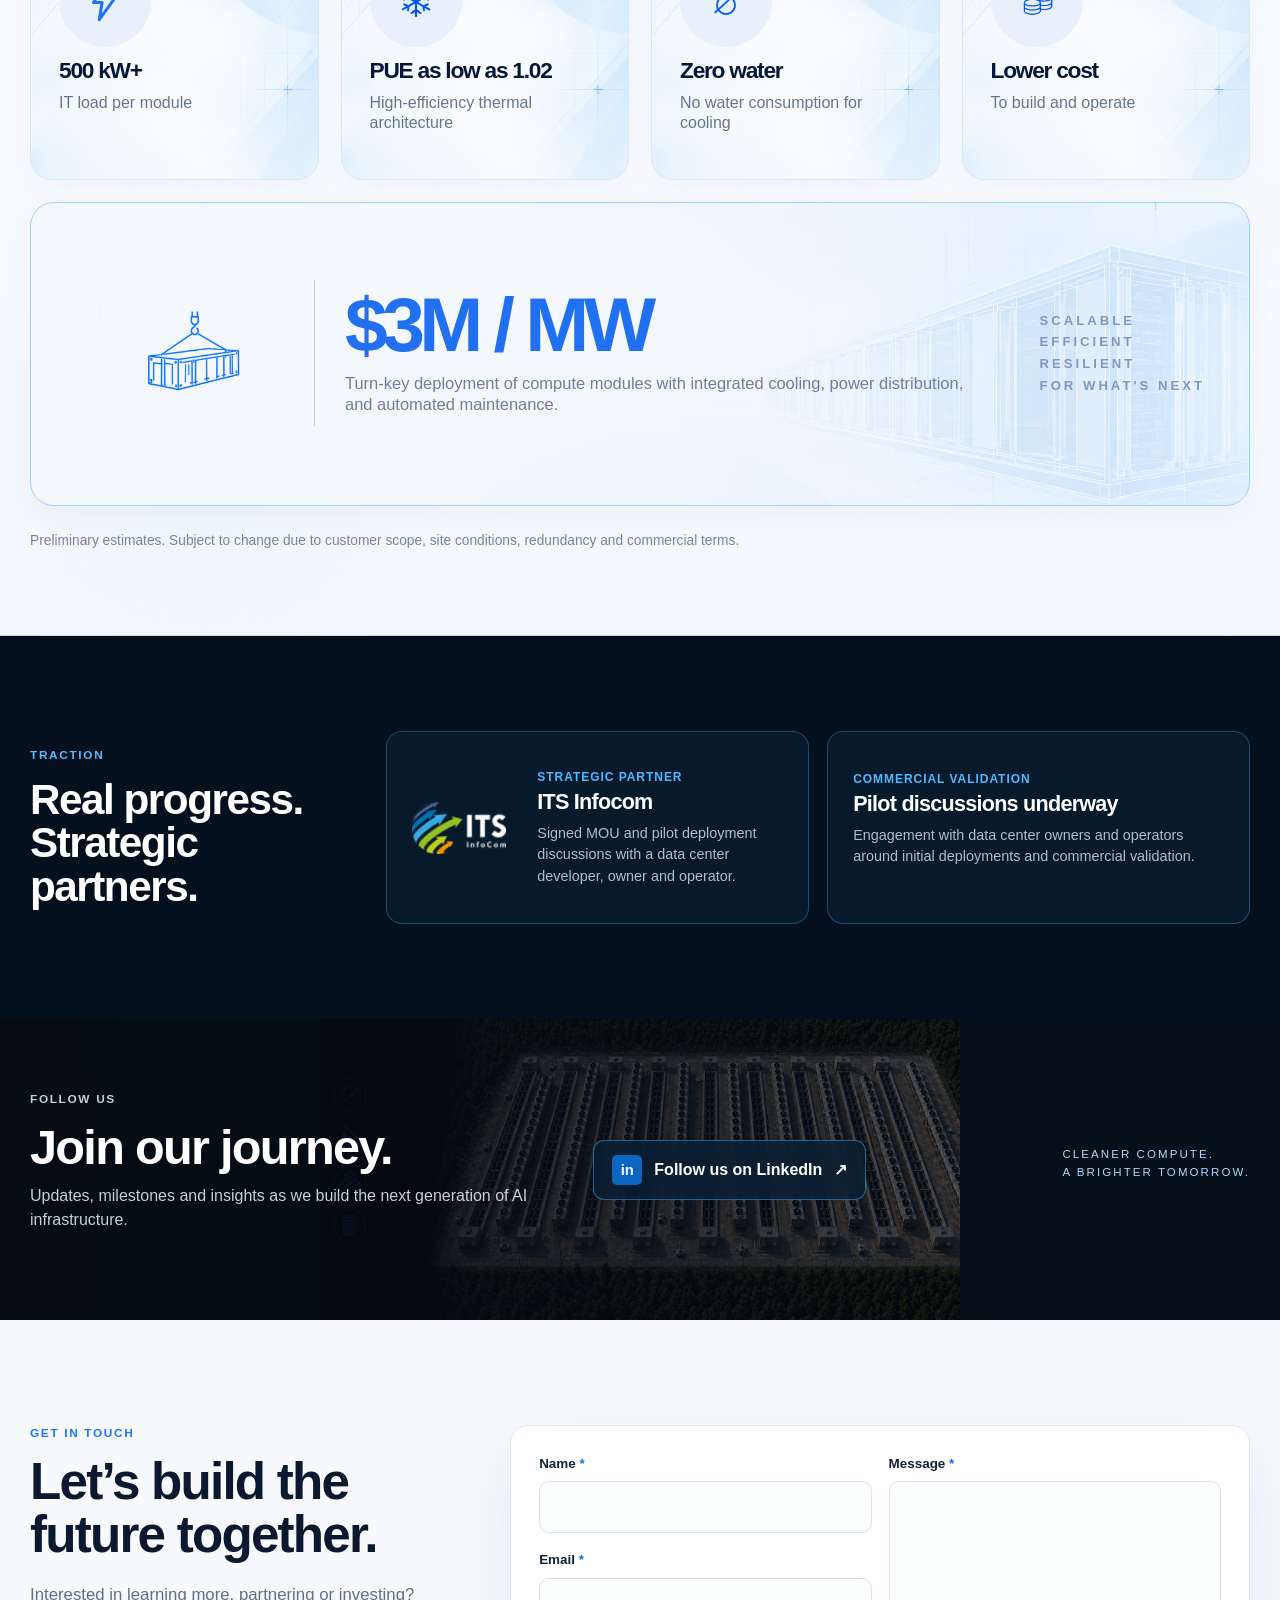
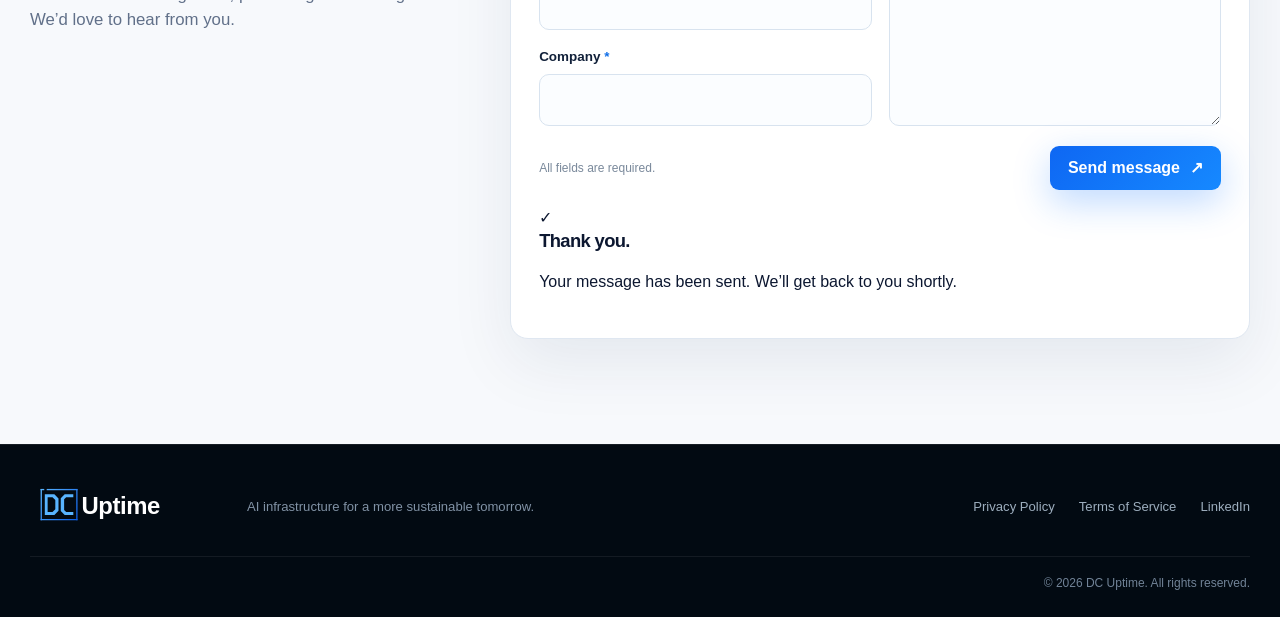
==== commit 1bc86681: "Update index.html" ====
--- a/index.html
+++ b/index.html
@@ -391,10 +391,10 @@
           <p>Interested in learning more, partnering or investing? We’d love to hear from you.</p>
         </div>
 
-        <form class="contact-form" action="https://formsubmit.co/ar@dcuptime.com" method="POST" accept-charset="UTF-8" data-reveal>
+        <form class="contact-form" action="https://formsubmit.co/ar@dcuptime.com" method="POST" accept-charset="UTF-8" data-formsubmit-ajax="https://formsubmit.co/ajax/ar@dcuptime.com" data-reveal>
           <input type="hidden" name="_subject" value="New inquiry from dcuptime.com">
           <input type="hidden" name="_template" value="table">
-          <input type="hidden" name="_cc" value="temagoes@gmail.com">
+          <input type="hidden" name="_next" value="https://dcuptime.com/thanks.html">
           <input type="hidden" name="_url" value="https://dcuptime.com/">
           <div class="form-grid">
             <div class="field"><label for="name">Name <span>*</span></label><input id="name" name="name" type="text" autocomplete="name" required></div>
@@ -402,7 +402,16 @@
             <div class="field"><label for="company">Company <span>*</span></label><input id="company" name="company" type="text" autocomplete="organization" required></div>
             <div class="field field-message"><label for="message">Message <span>*</span></label><textarea id="message" name="message" rows="4" required></textarea></div>
           </div>
-          <div class="form-footer"><p>All fields are required.</p><button class="button button-primary" type="submit">Send message <span aria-hidden="true">↗</span></button></div>
+          <div class="form-footer">
+            <p>All fields are required.</p>
+            <button class="button button-primary" type="submit">Send message <span aria-hidden="true">↗</span></button>
+          </div>
+          <p class="form-status" data-form-status role="status" aria-live="polite"></p>
+          <div class="form-success" aria-live="polite">
+            <div class="form-success-icon" aria-hidden="true">✓</div>
+            <h3>Thank you.</h3>
+            <p>Your message has been sent. We’ll get back to you shortly.</p>
+          </div>
         </form>
       </div>
     </section>
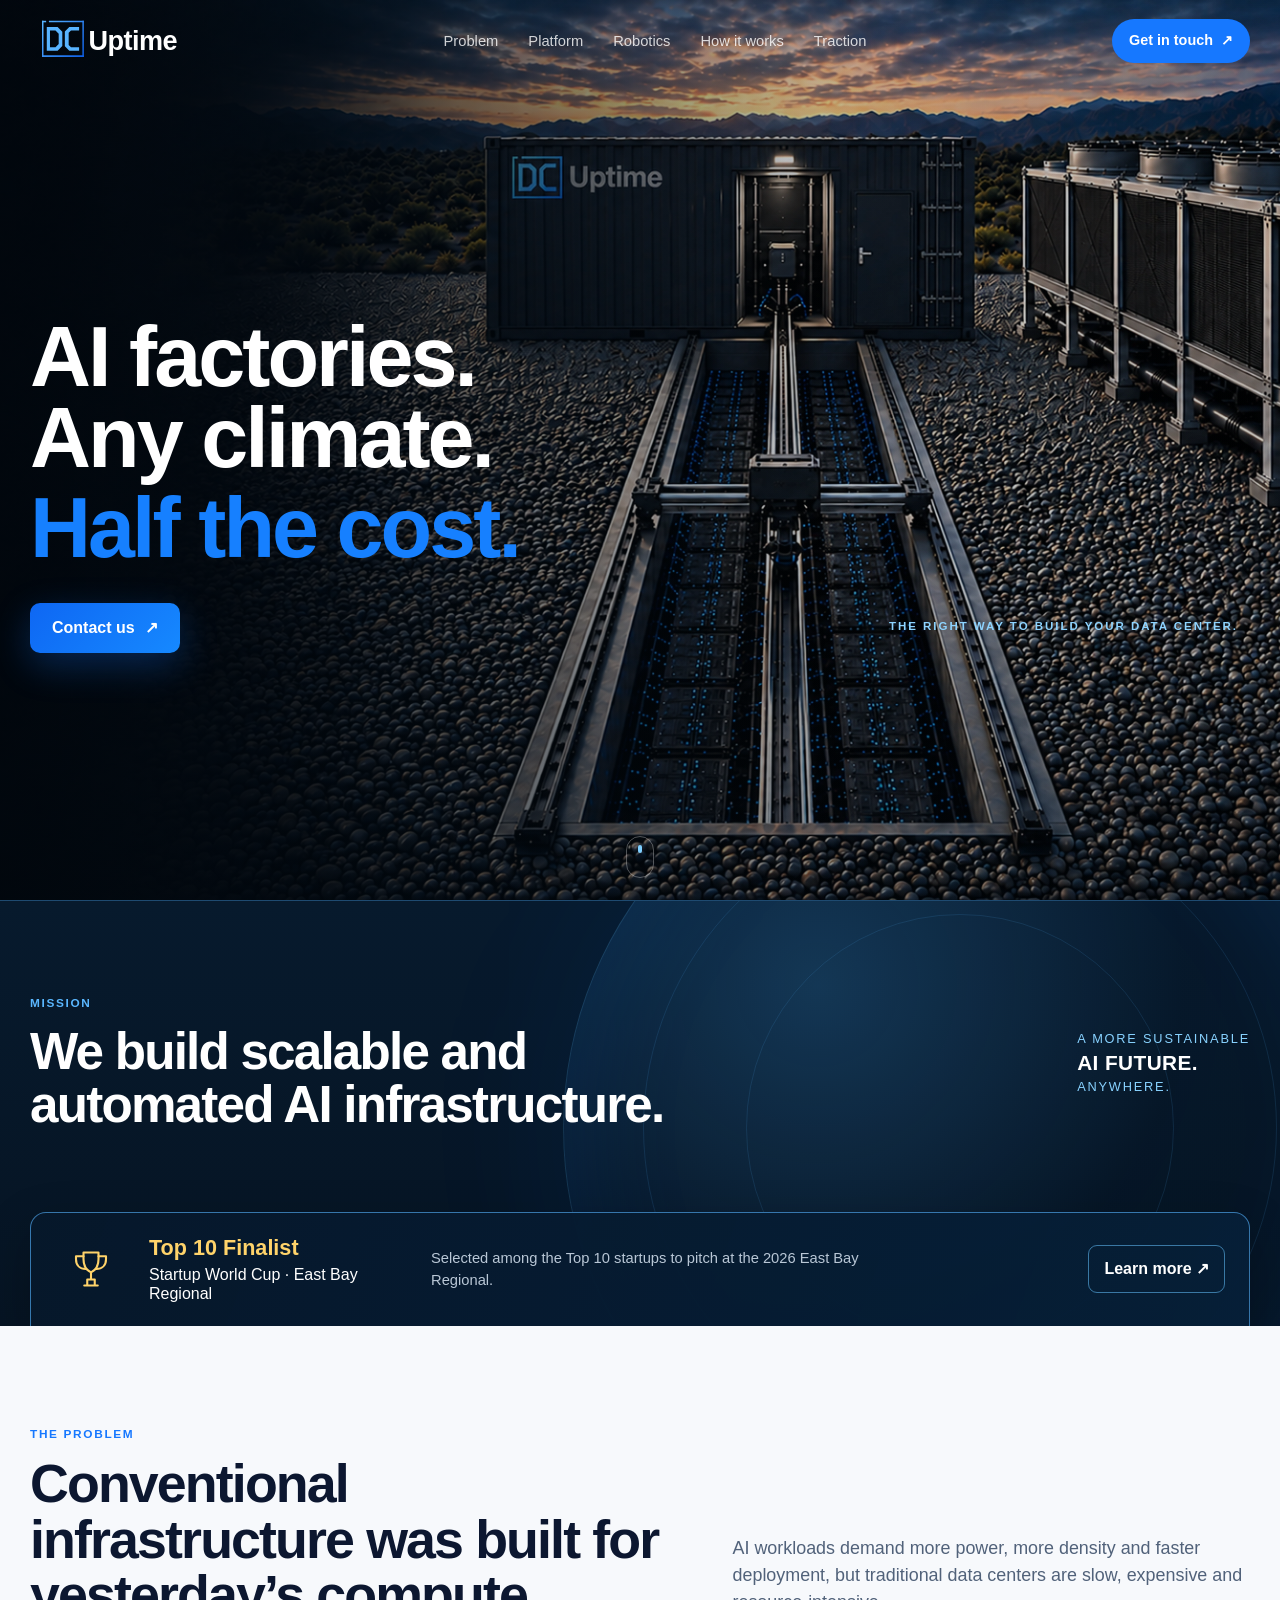
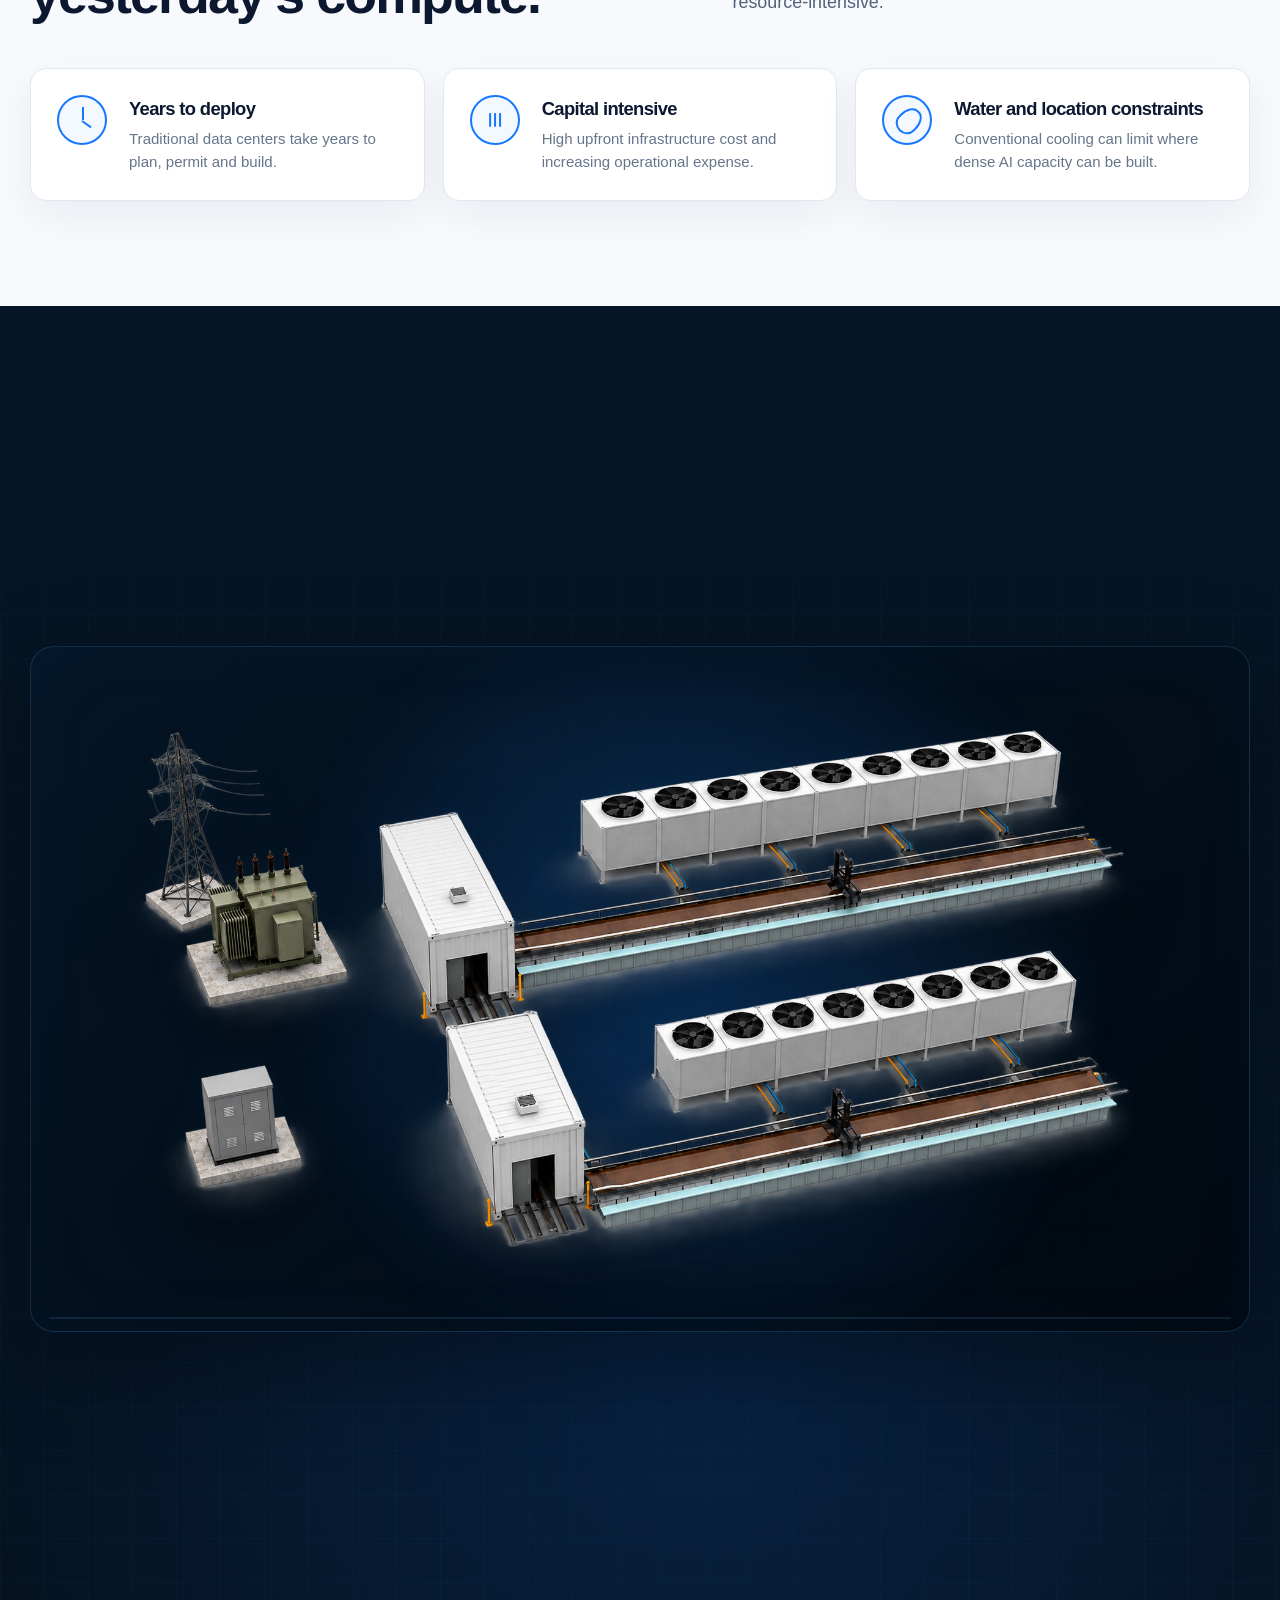
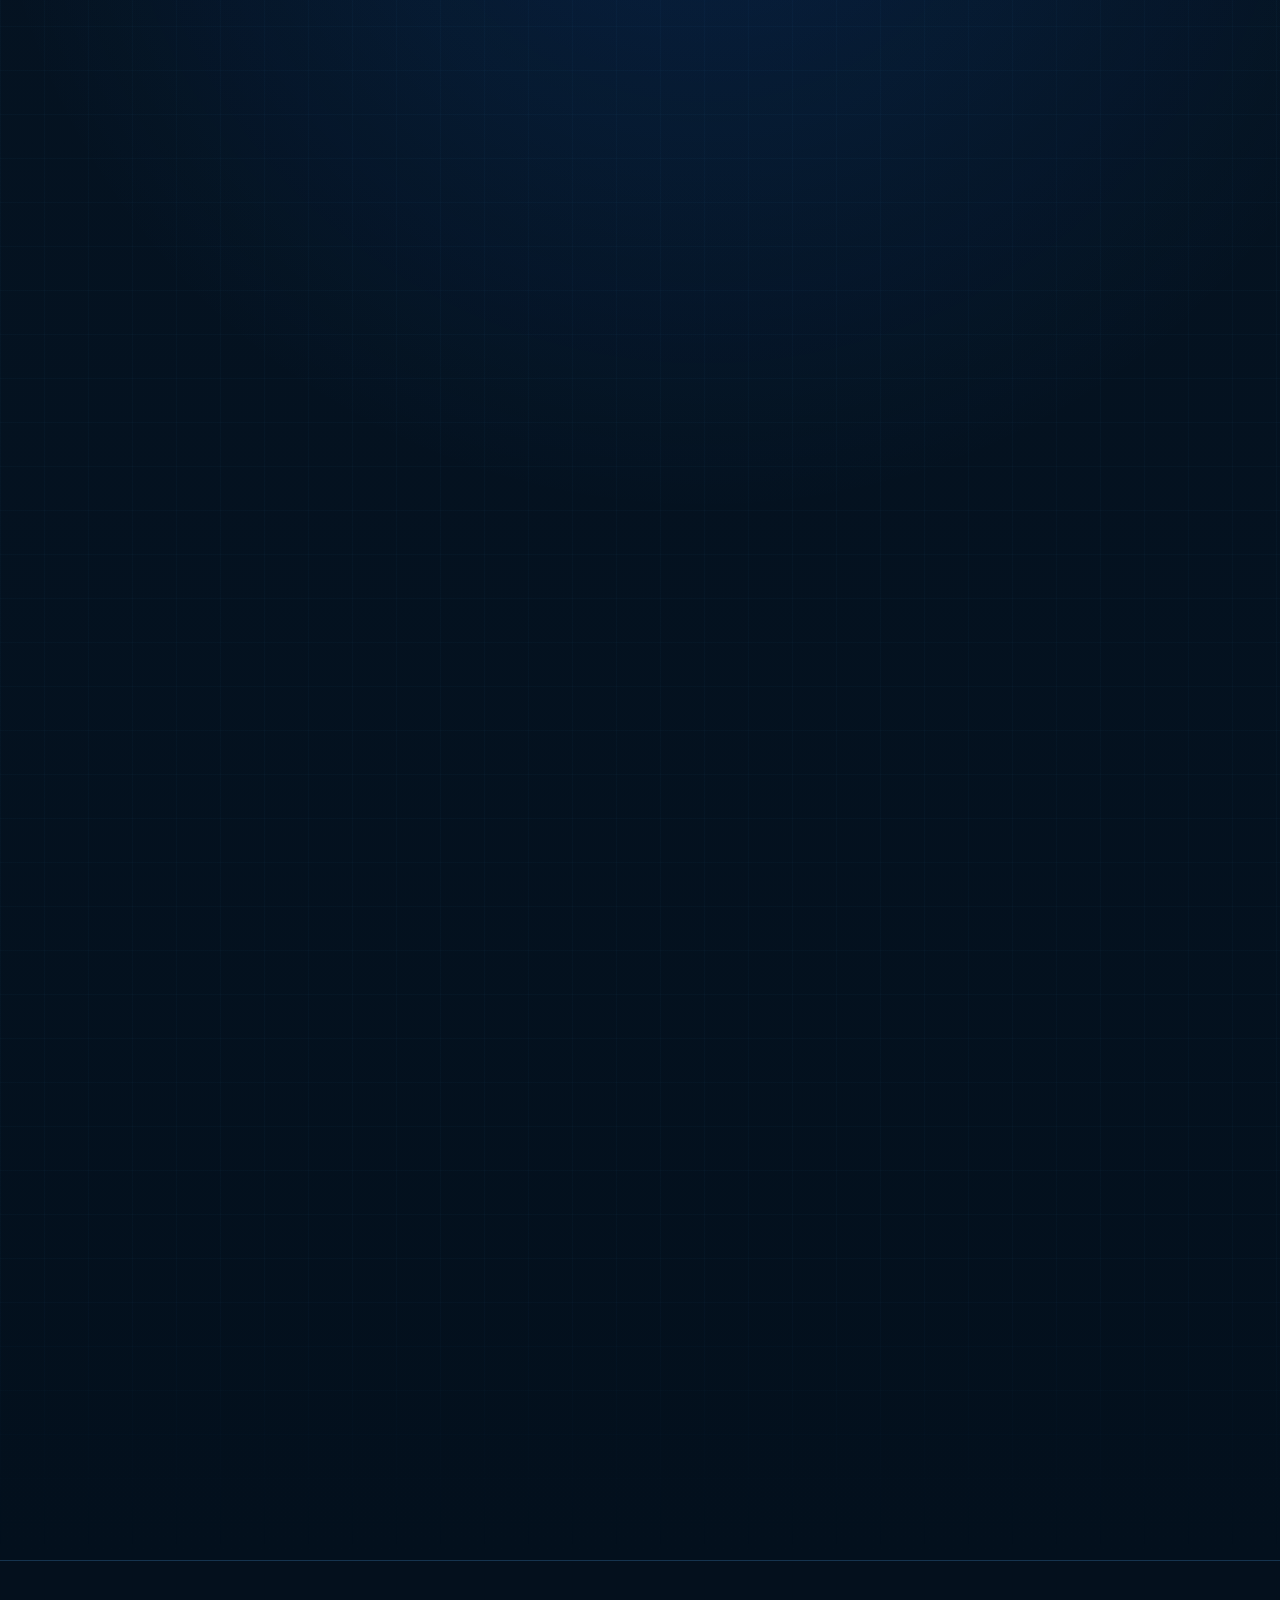
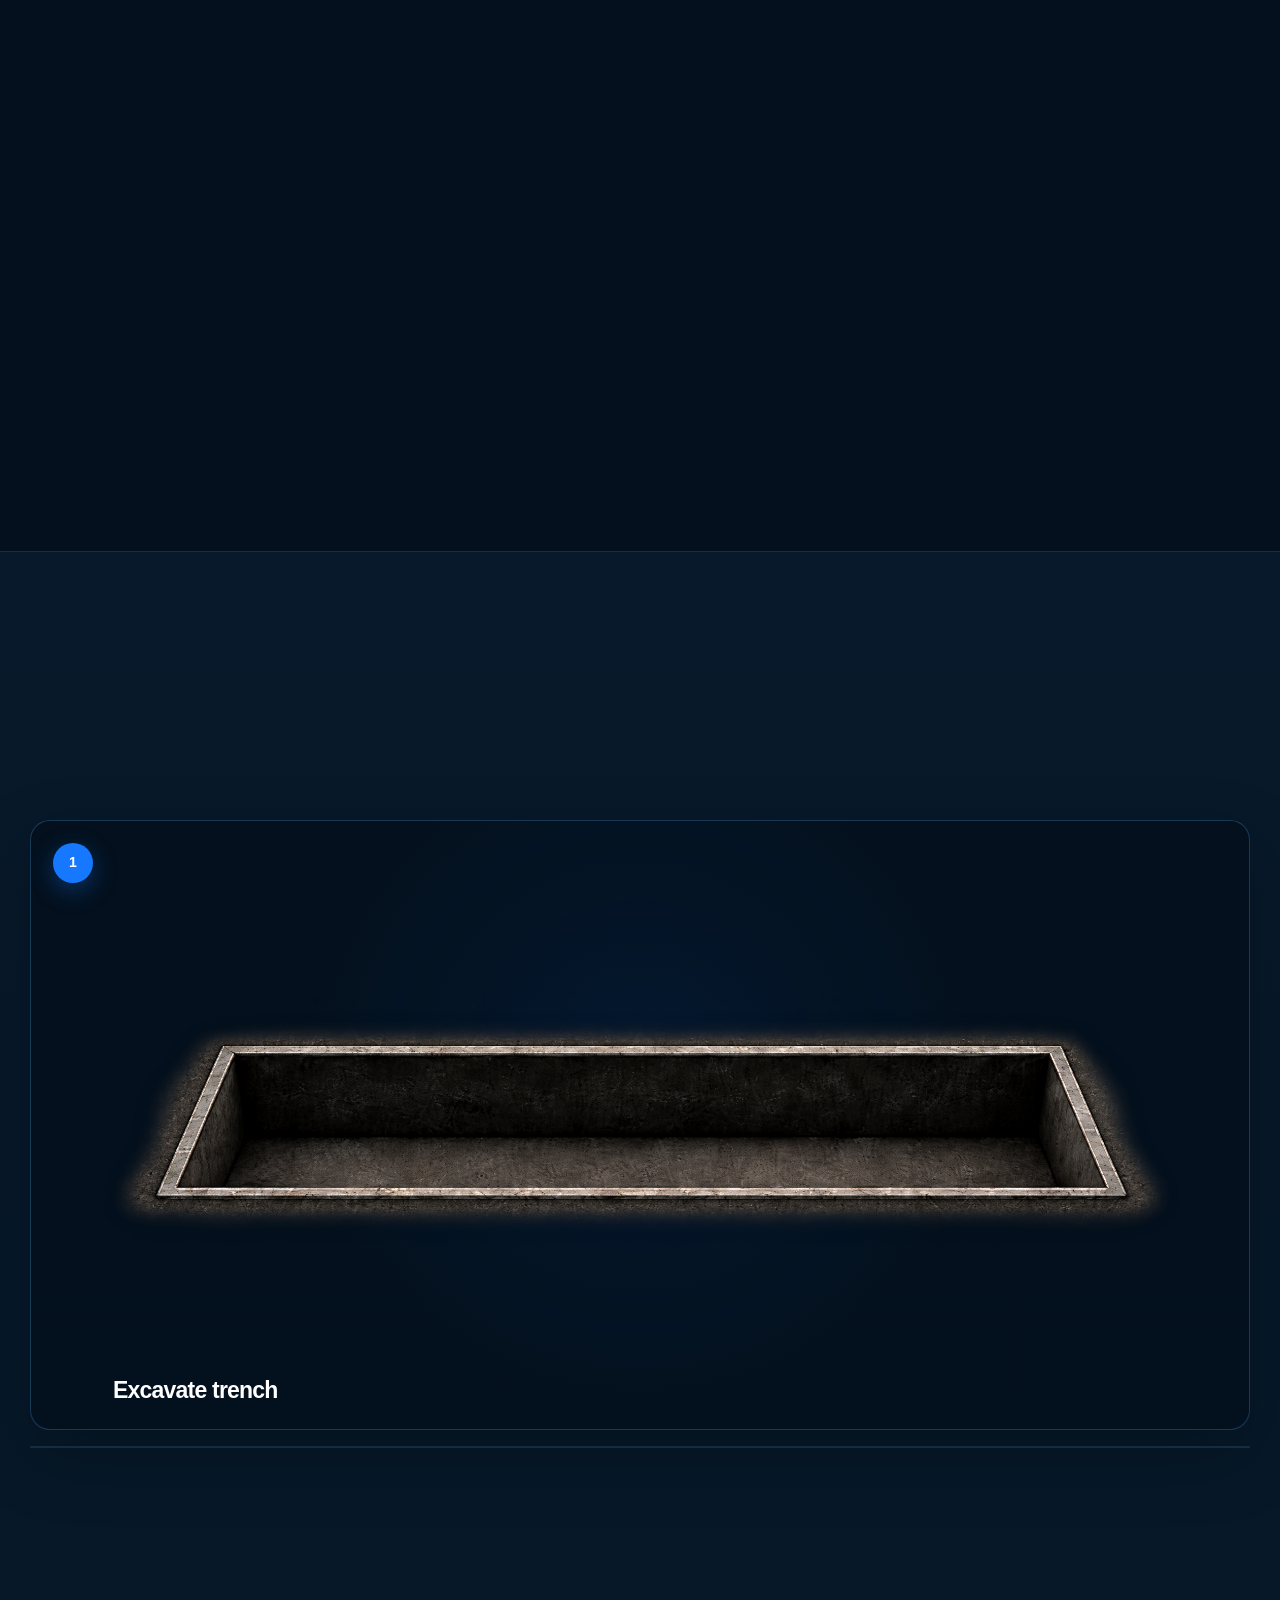
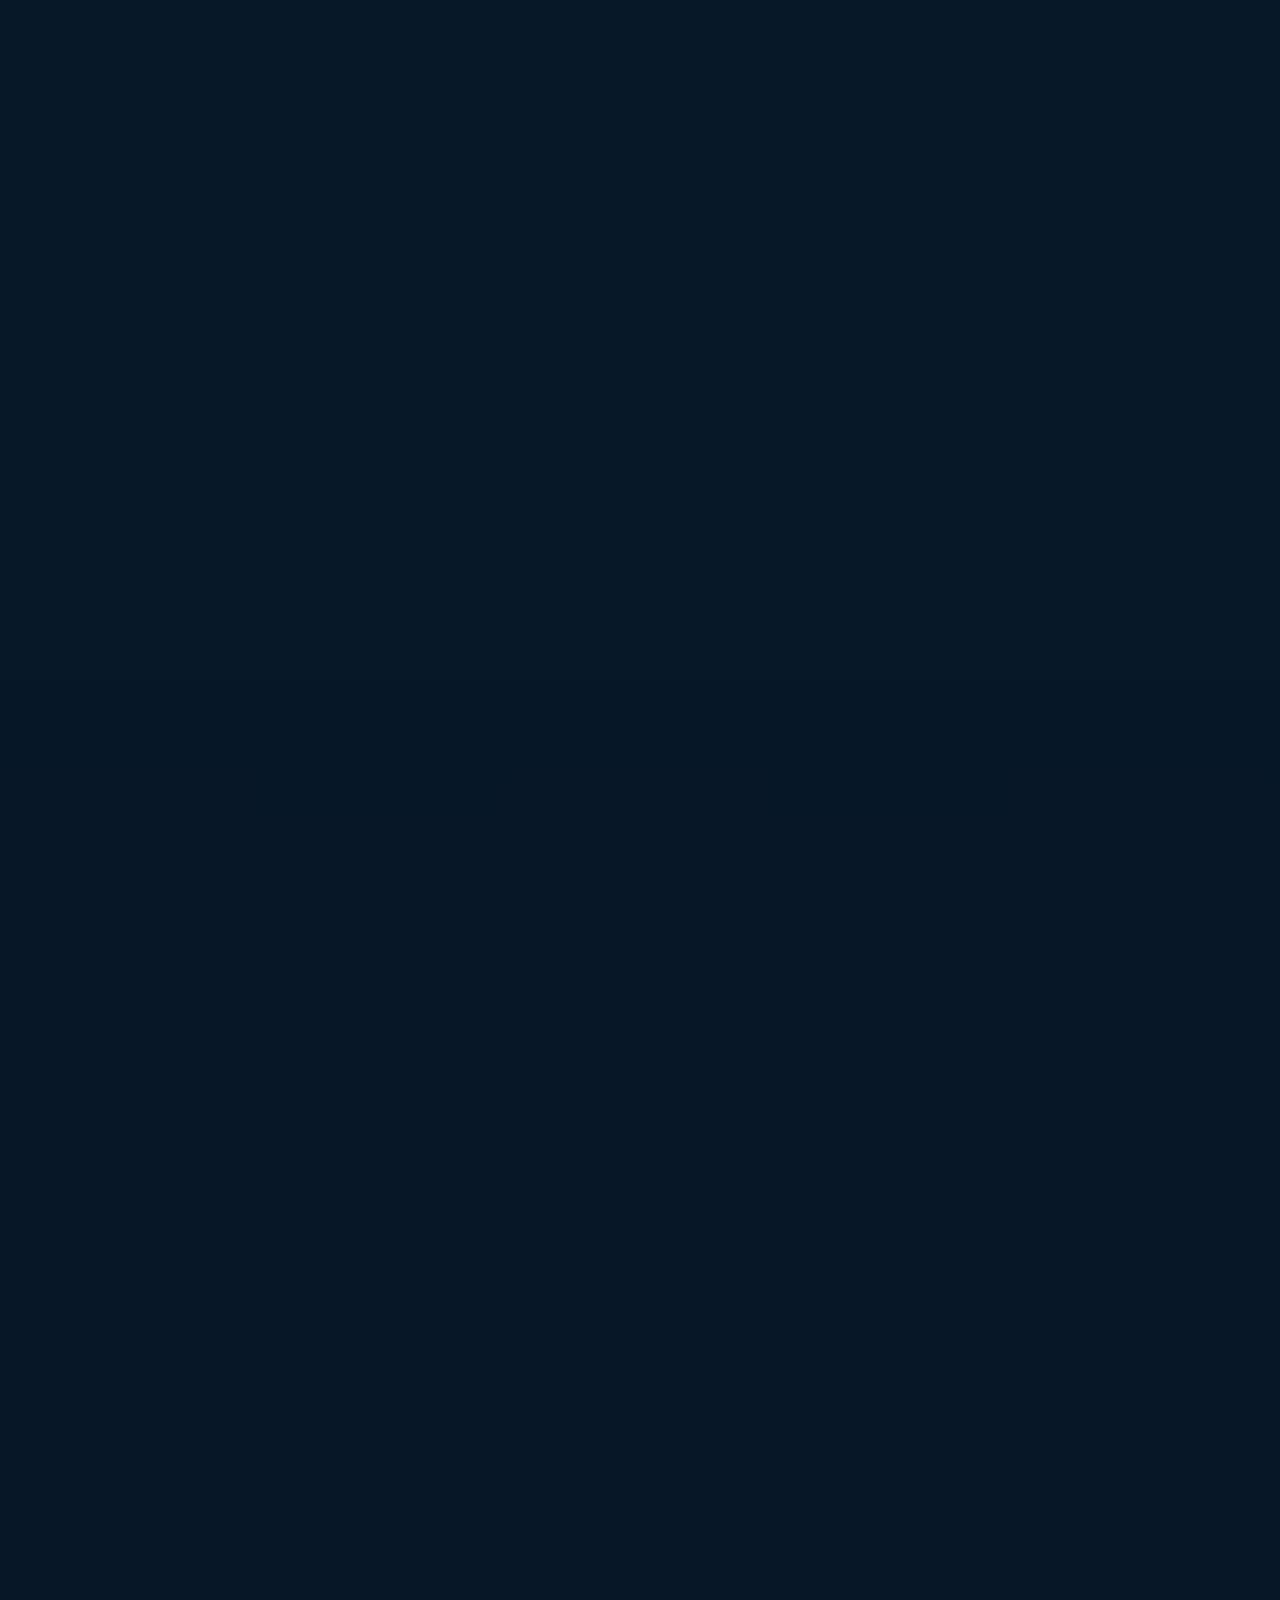
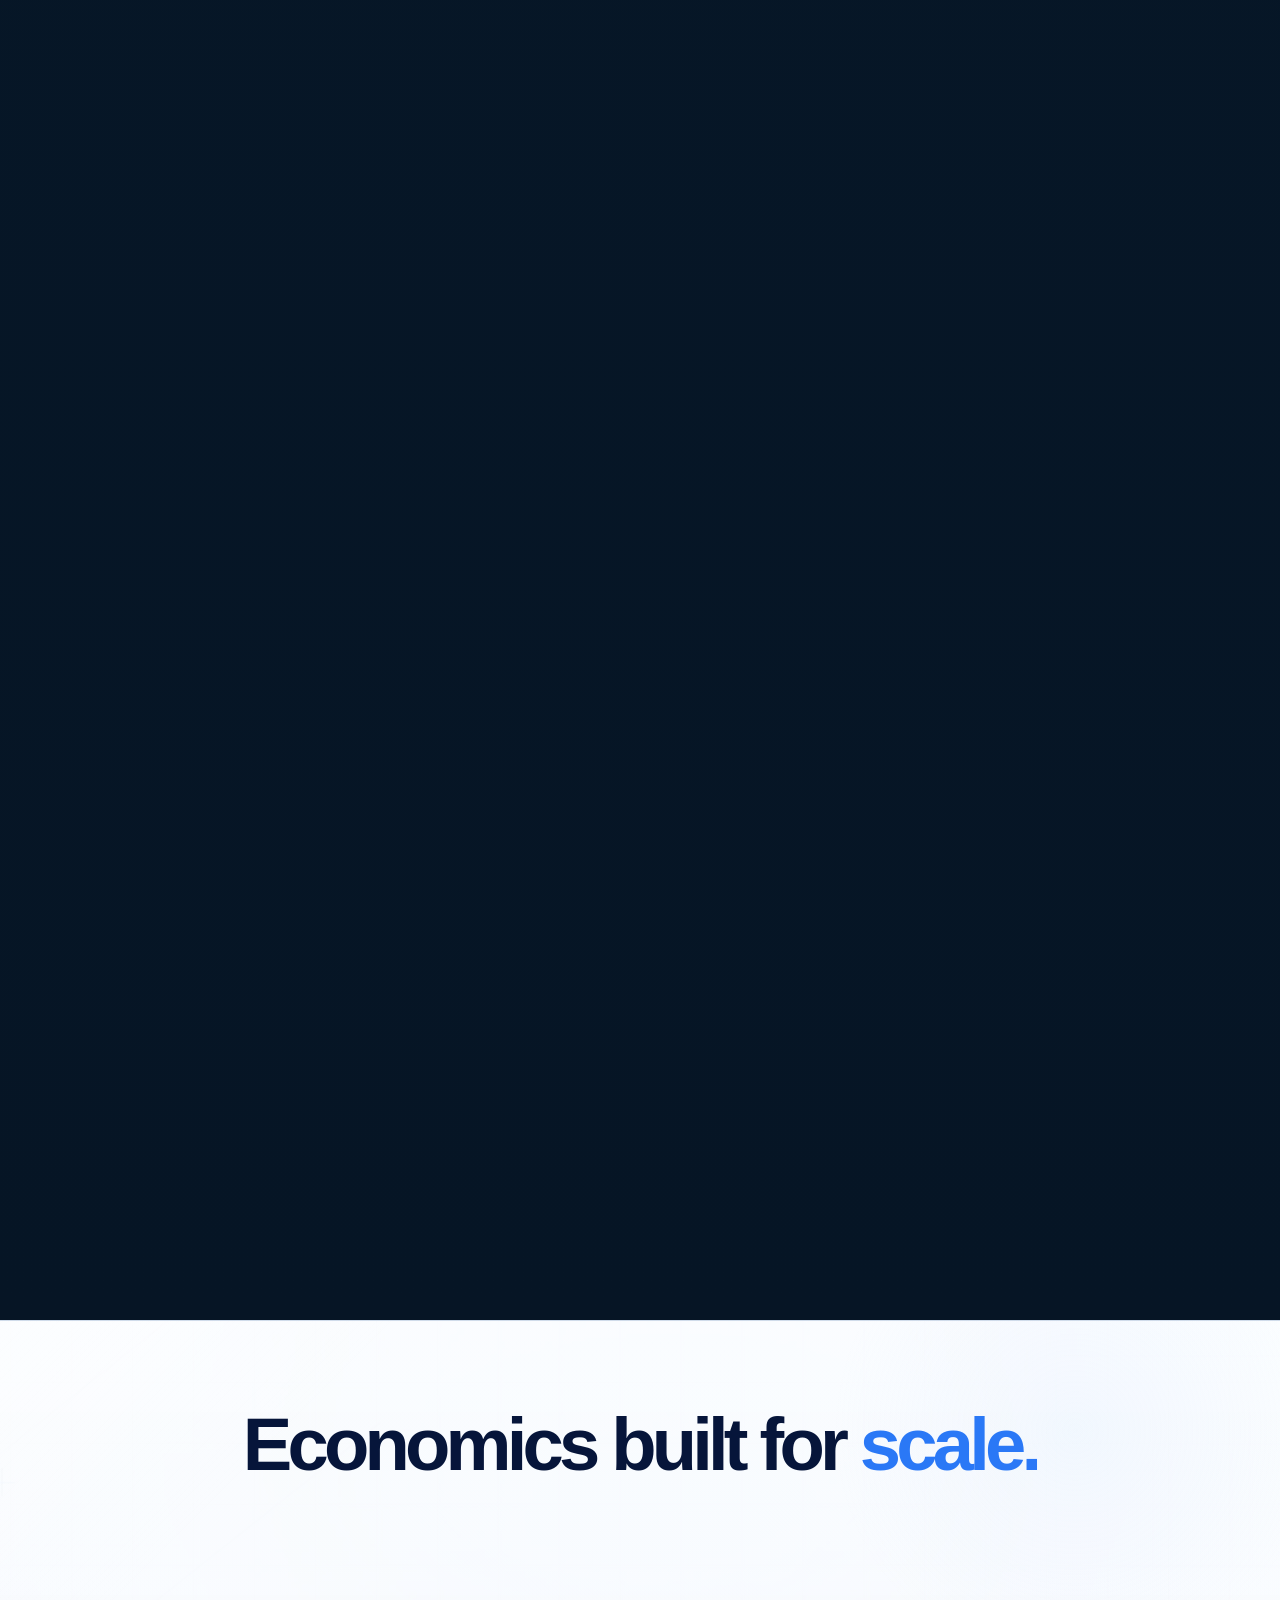
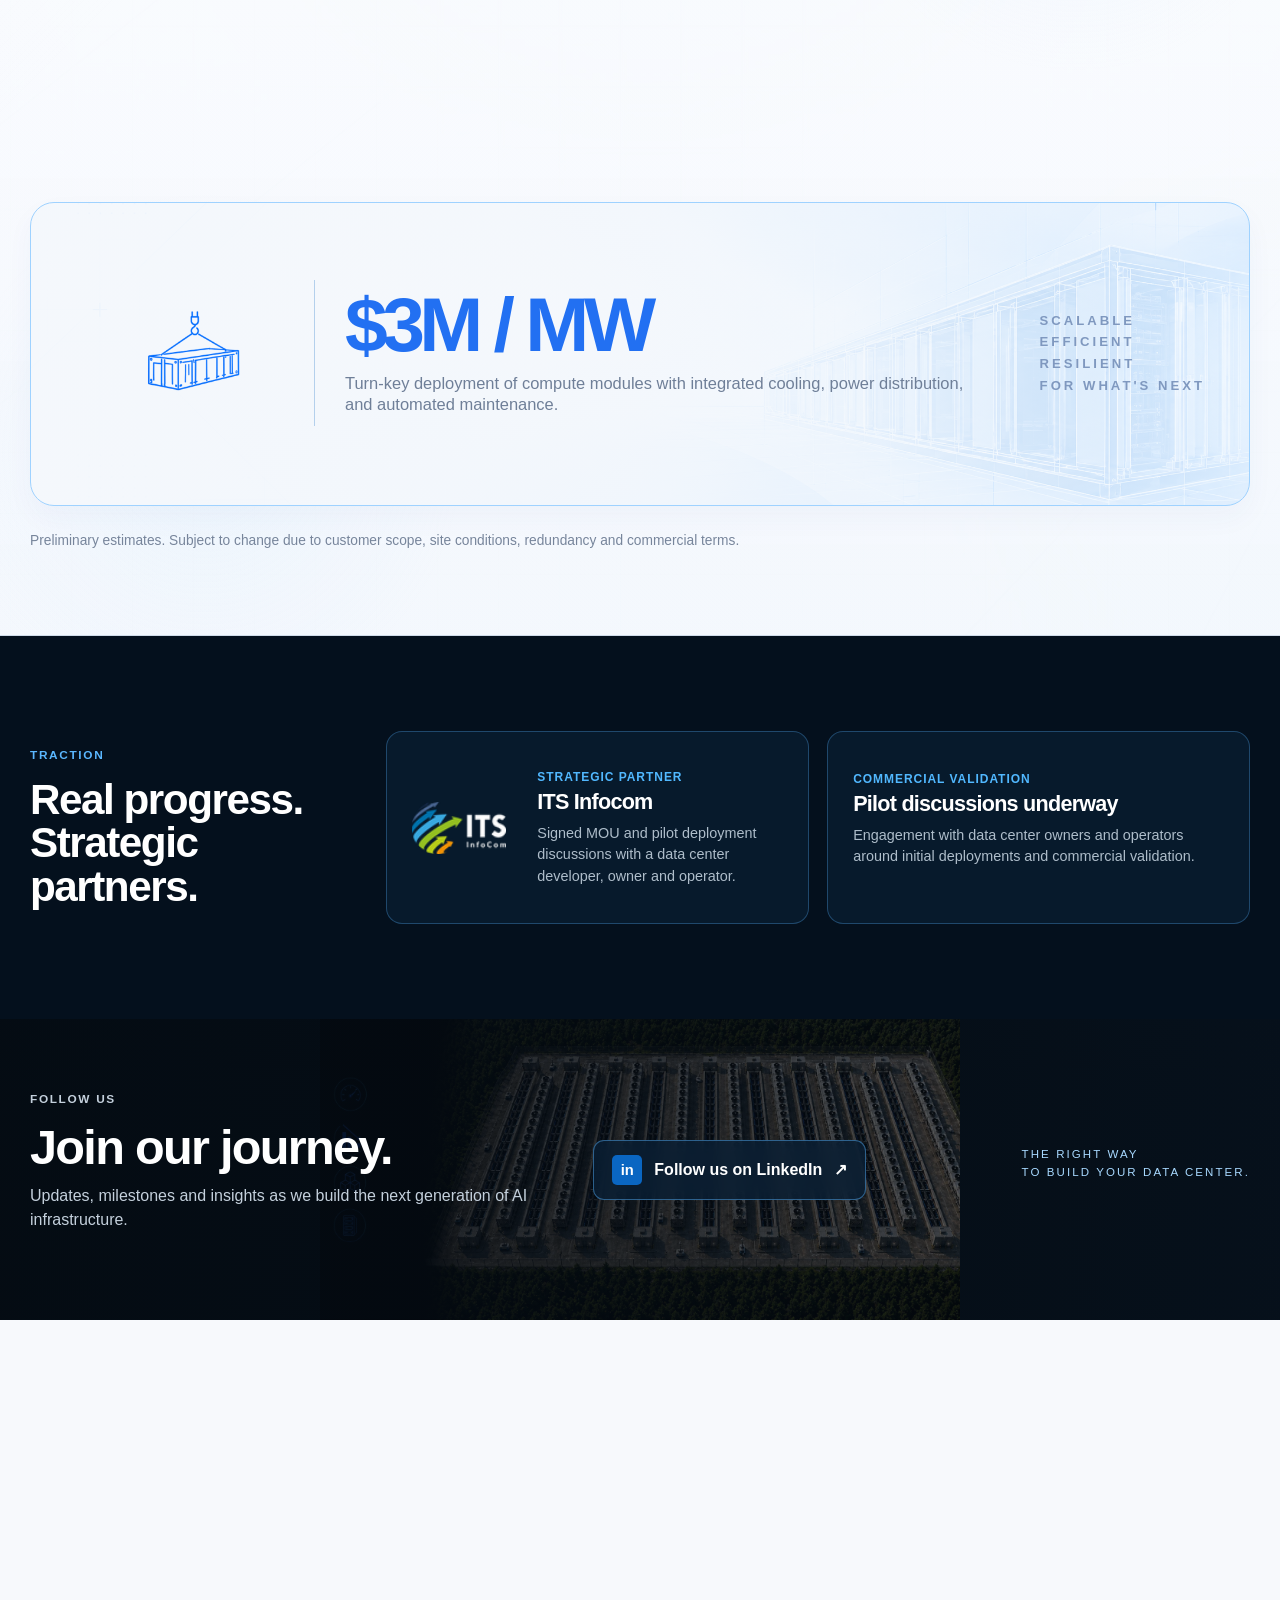
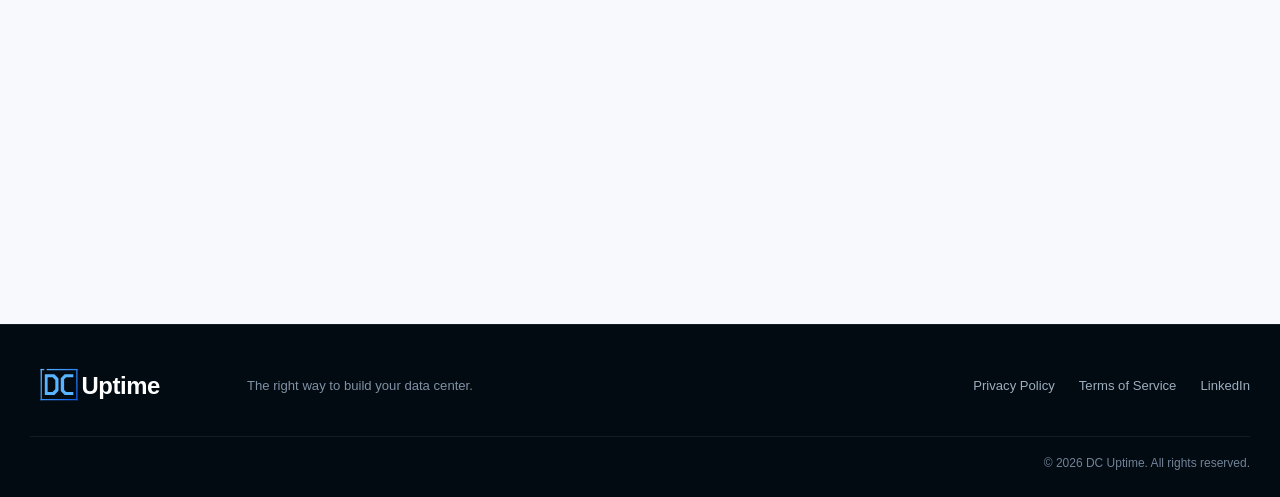
==== commit e7506e34: "Update index.html" ====
--- a/index.html
+++ b/index.html
@@ -53,7 +53,7 @@
           <h1 id="hero-title">AI factories.<br>Any climate.<br><span>Half the cost.</span></h1>
           <a class="button button-primary" href="#contact">Contact us <span aria-hidden="true">↗</span></a>
         </div>
-        <p class="hero-side-note" data-reveal>Compute without limits.</p>
+        <p class="hero-side-note" data-reveal>The right way to build your data center.</p>
       </div>
       <a class="scroll-cue" href="#mission" aria-label="Scroll to mission"><span></span></a>
     </section>
@@ -379,7 +379,7 @@
         <a class="linkedin-button" href="https://www.linkedin.com/company/dcuptime/" target="_blank" rel="noopener noreferrer" data-linkedin-link>
           <span class="linkedin-mark">in</span> Follow us on LinkedIn <span aria-hidden="true">↗</span>
         </a>
-        <p class="follow-tagline">Cleaner compute.<br>A brighter tomorrow.</p>
+        <p class="follow-tagline">The right way<br>to build your data center.</p>
       </div>
     </section>
 
@@ -420,7 +420,7 @@
   <footer class="site-footer">
     <div class="shell footer-main">
       <a class="brand footer-brand" href="#top"><img src="assets/logo.svg" alt="DC Uptime"></a>
-      <p>AI infrastructure for a more sustainable tomorrow.</p>
+      <p>The right way to build your data center.</p>
       <nav aria-label="Legal and social links">
         <a href="privacy.html">Privacy Policy</a>
         <a href="terms.html">Terms of Service</a>
--- a/assets/styles.css
+++ b/assets/styles.css
@@ -978,6 +978,18 @@
 /* Contact */
 .contact{padding:105px 0}.contact-grid{display:grid;grid-template-columns:.72fr 1.28fr;gap:64px;align-items:start}.contact-copy h2{font-size:clamp(2.5rem,4vw,4.3rem);margin-bottom:20px}.contact-copy>p:last-child{font-size:1.05rem;color:#617089;max-width:430px}.contact-form{background:#fff;border:1px solid #dfe7f1;border-radius:18px;padding:28px;box-shadow:0 24px 65px rgba(18,40,72,.08)}.form-grid{display:grid;grid-template-columns:1fr 1fr;gap:17px}.field{display:flex;flex-direction:column;gap:7px}.field-message{grid-column:2;grid-row:1 / span 3}.field label{font-size:.84rem;font-weight:750;color:#12213a}.field label span{color:#0e6de7}.field input,.field textarea{width:100%;border:1px solid #d8e3ef;border-radius:10px;background:#fbfdff;padding:13px 14px;color:#12213a;outline:0;transition:border-color .2s,box-shadow .2s}.field textarea{resize:vertical;min-height:117px}
 .field-message textarea{flex:1;height:100%;min-height:190px}.field input:focus,.field textarea:focus{border-color:#2e8dff;box-shadow:0 0 0 3px rgba(22,120,255,.1)}.form-footer{display:flex;align-items:center;justify-content:space-between;gap:20px;margin-top:20px}.form-footer p{font-size:.75rem;color:#7a899b;margin:0}.form-footer .button{min-height:44px;padding:0 18px;border-radius:9px}
+.form-footer .button:disabled{opacity:.68;cursor:wait;transform:none;box-shadow:none}
+.form-status{min-height:20px;margin:10px 0 0;color:#b42318;font-size:.82rem;line-height:1.4}
+.form-status:empty{display:none}
+.form-success{display:none;min-height:255px;padding:30px;text-align:center;align-items:center;justify-content:center;flex-direction:column}
+.form-success-icon{width:54px;height:54px;display:grid;place-items:center;margin-bottom:18px;border-radius:50%;background:#eaf3ff;color:#1678ff;font-size:1.65rem;font-weight:800}
+.form-success h3{margin:0 0 9px;color:#12213a;font-size:1.7rem}
+.form-success p{max-width:430px;margin:0;color:#617089;font-size:1rem}
+.contact-form.is-success .form-grid,
+.contact-form.is-success .form-footer,
+.contact-form.is-success .form-status{display:none}
+.contact-form.is-success .form-success{display:flex}
+
 
 /* Footer */
 .site-footer{background:#020a12;border-top:1px solid rgba(255,255,255,.08);padding:38px 0 25px}.footer-main{display:grid;grid-template-columns:185px 1fr auto;align-items:center;gap:32px}.footer-brand{width:150px}.footer-main>p{font-size:.82rem;color:#8192a5;margin:0}.footer-main nav{display:flex;gap:24px;color:#9daebe;font-size:.82rem}.footer-main nav a:hover{color:#fff}.footer-bottom{border-top:1px solid rgba(255,255,255,.07);margin-top:26px;padding-top:17px;color:#718397;font-size:.75rem;text-align:right}
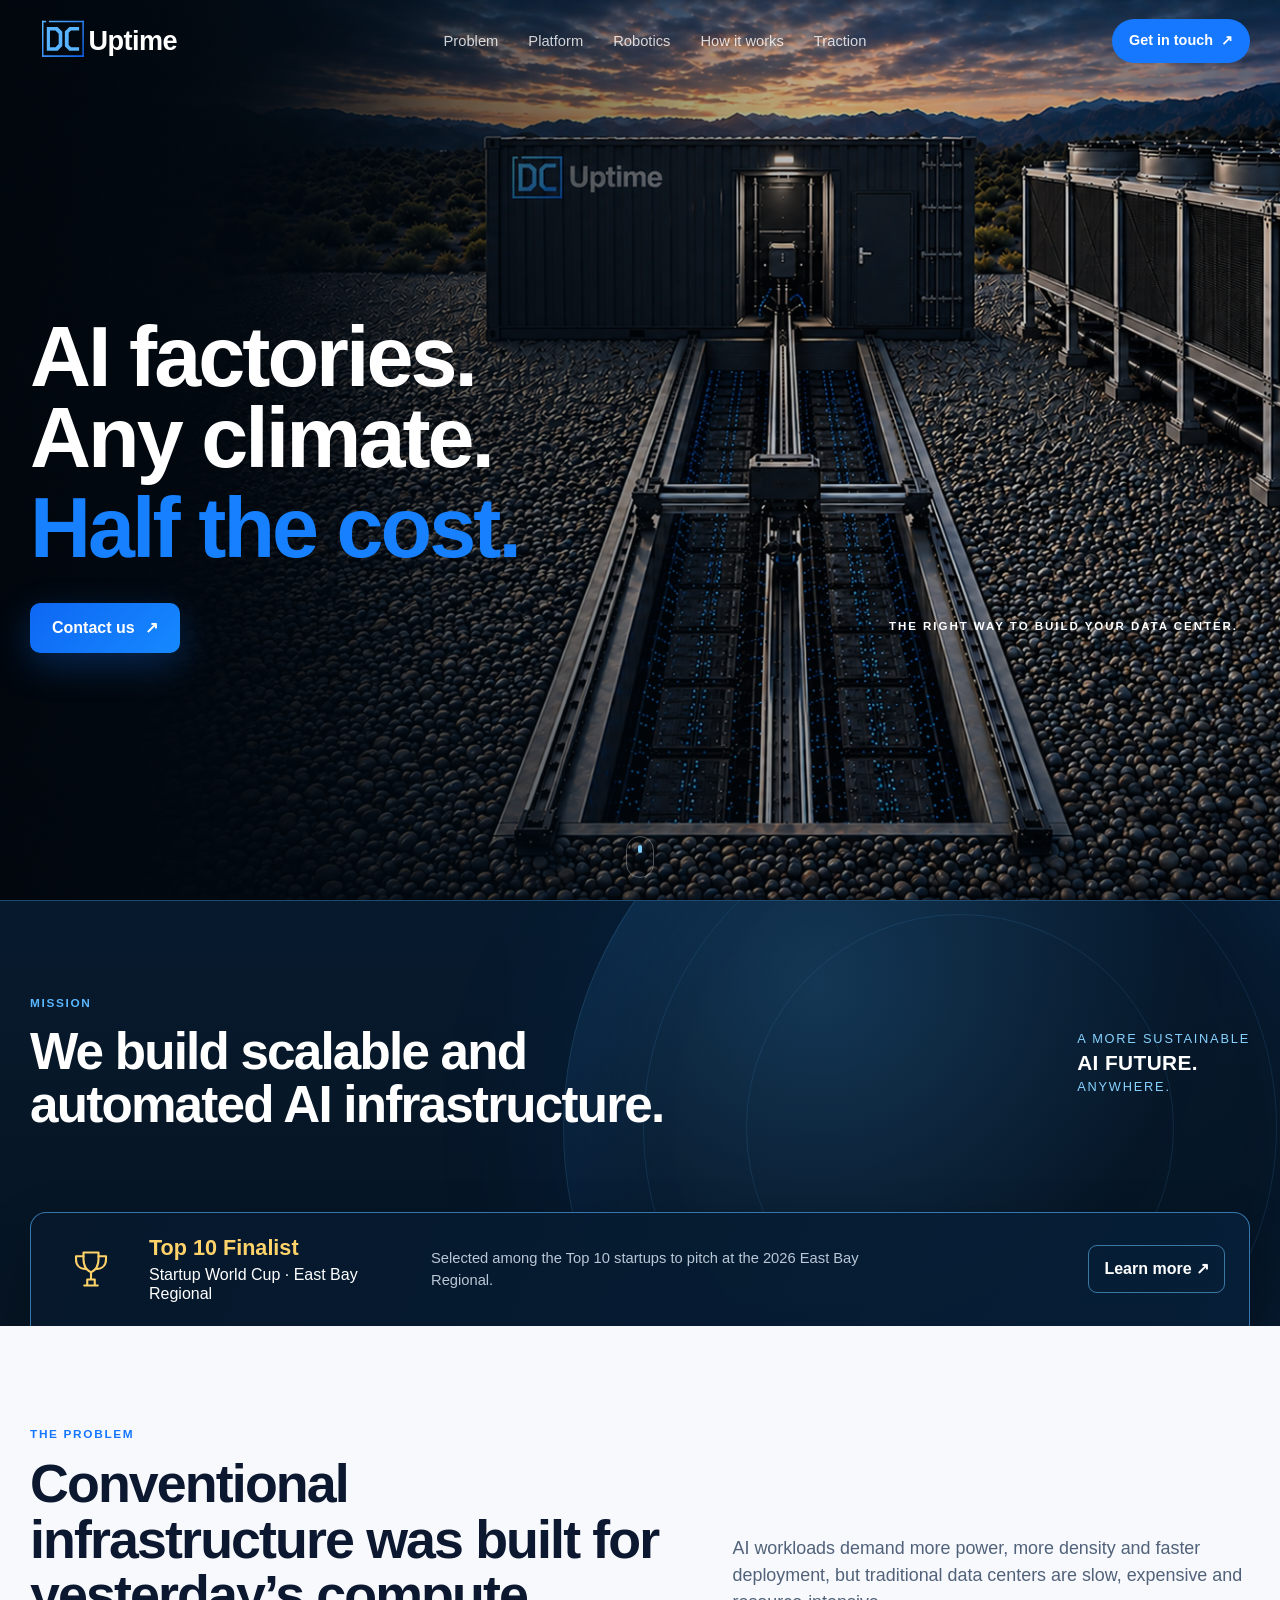
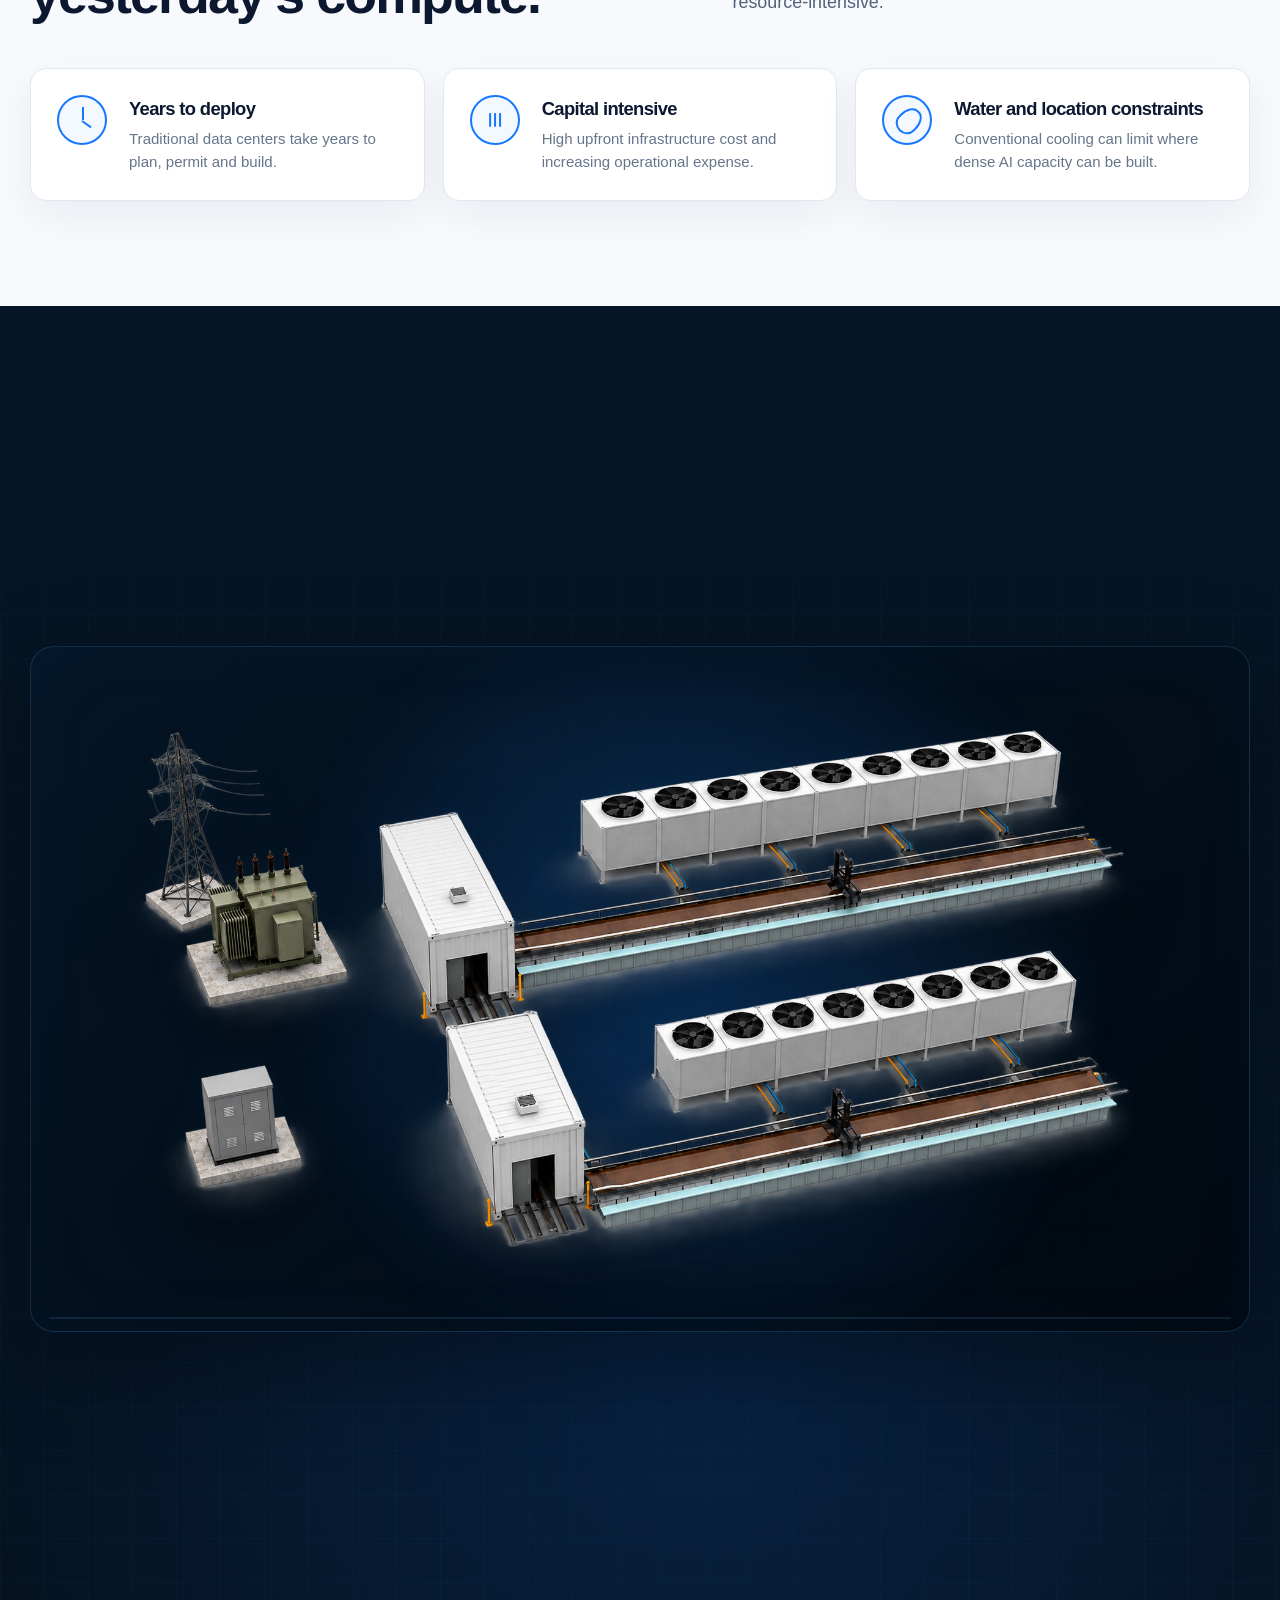
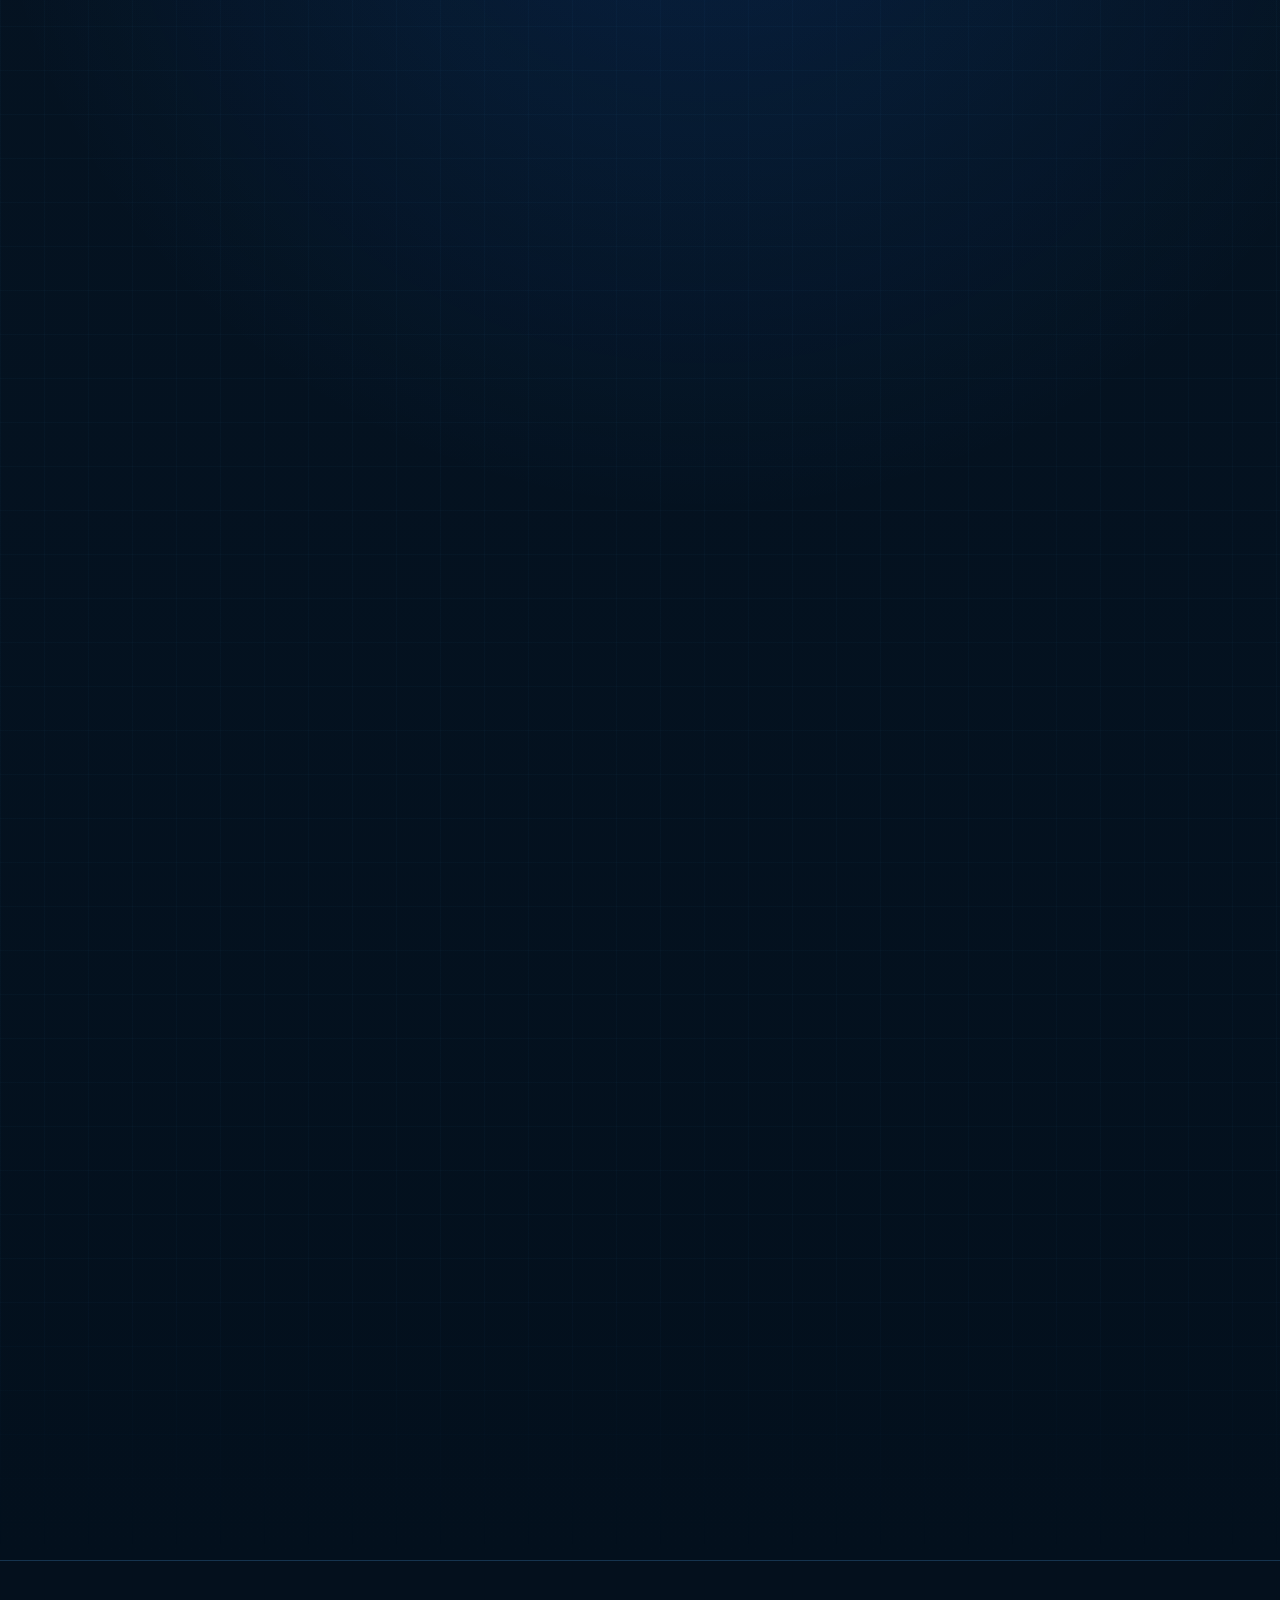
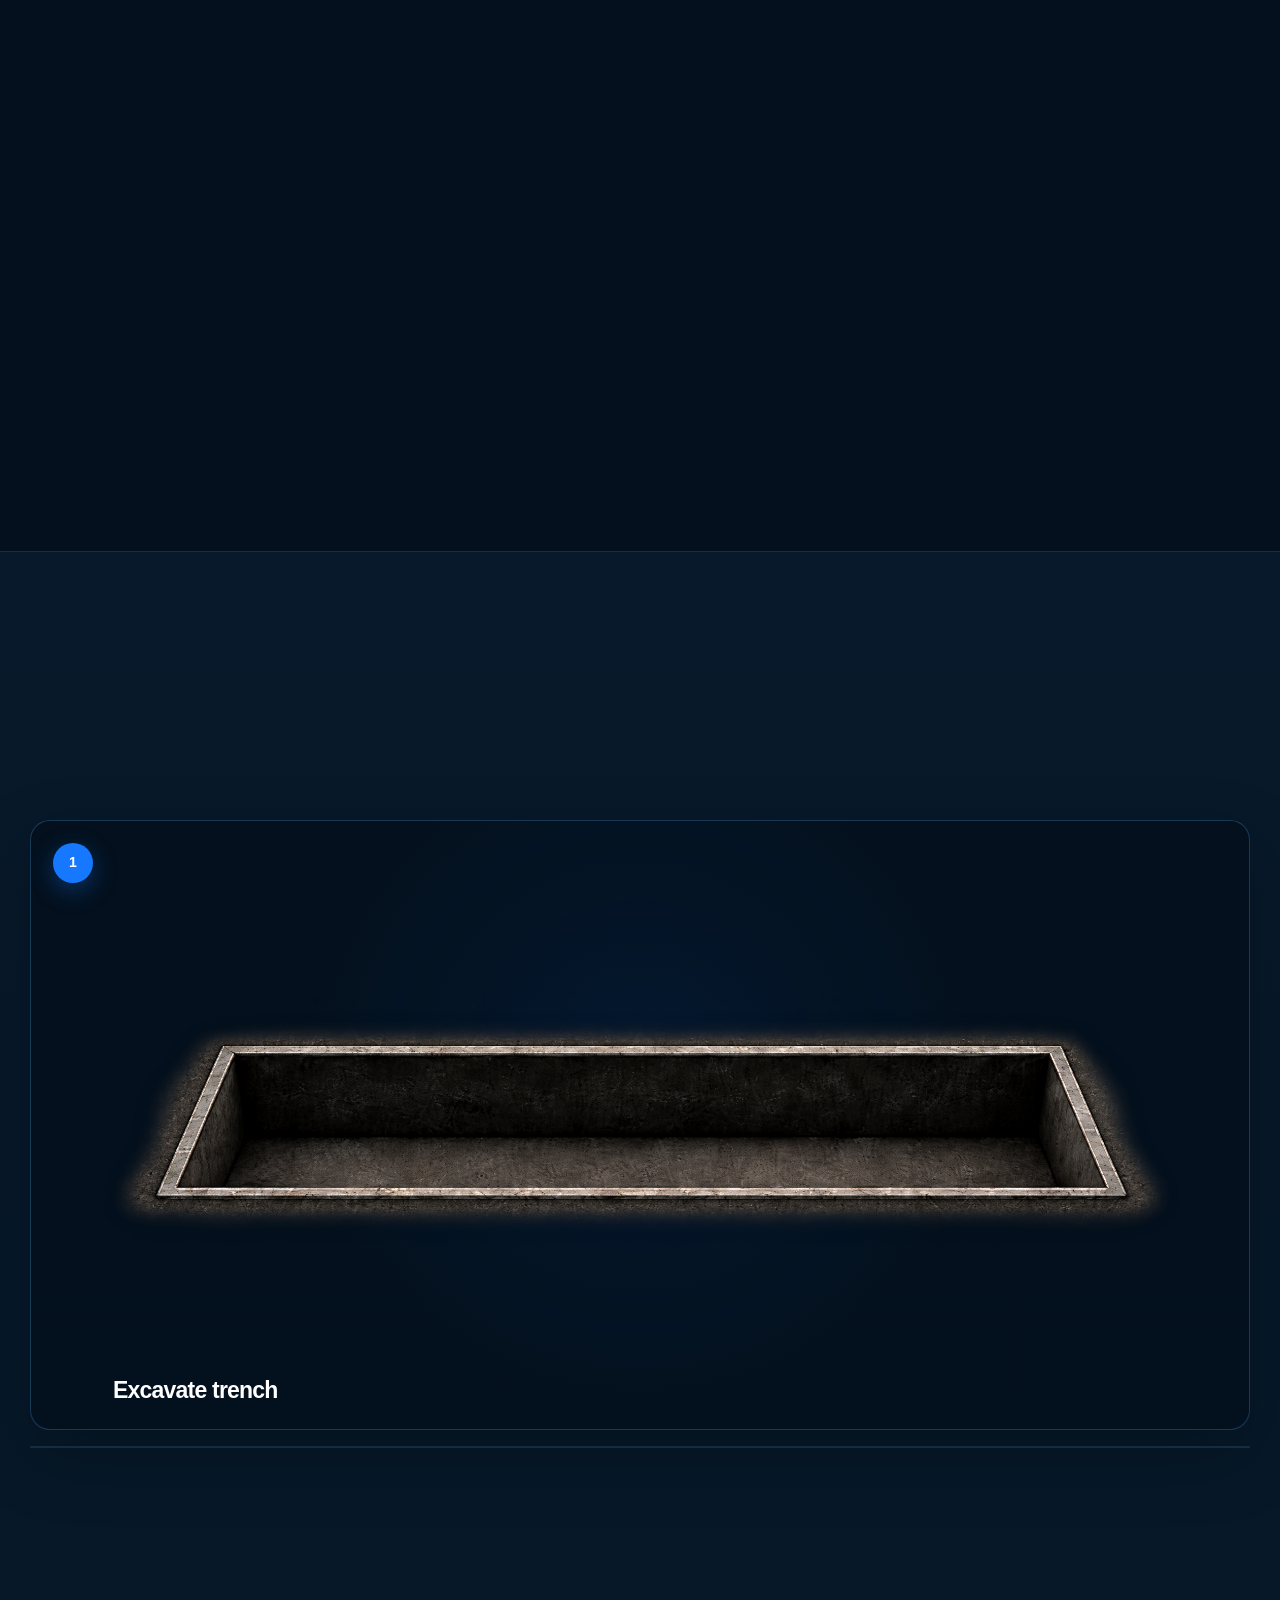
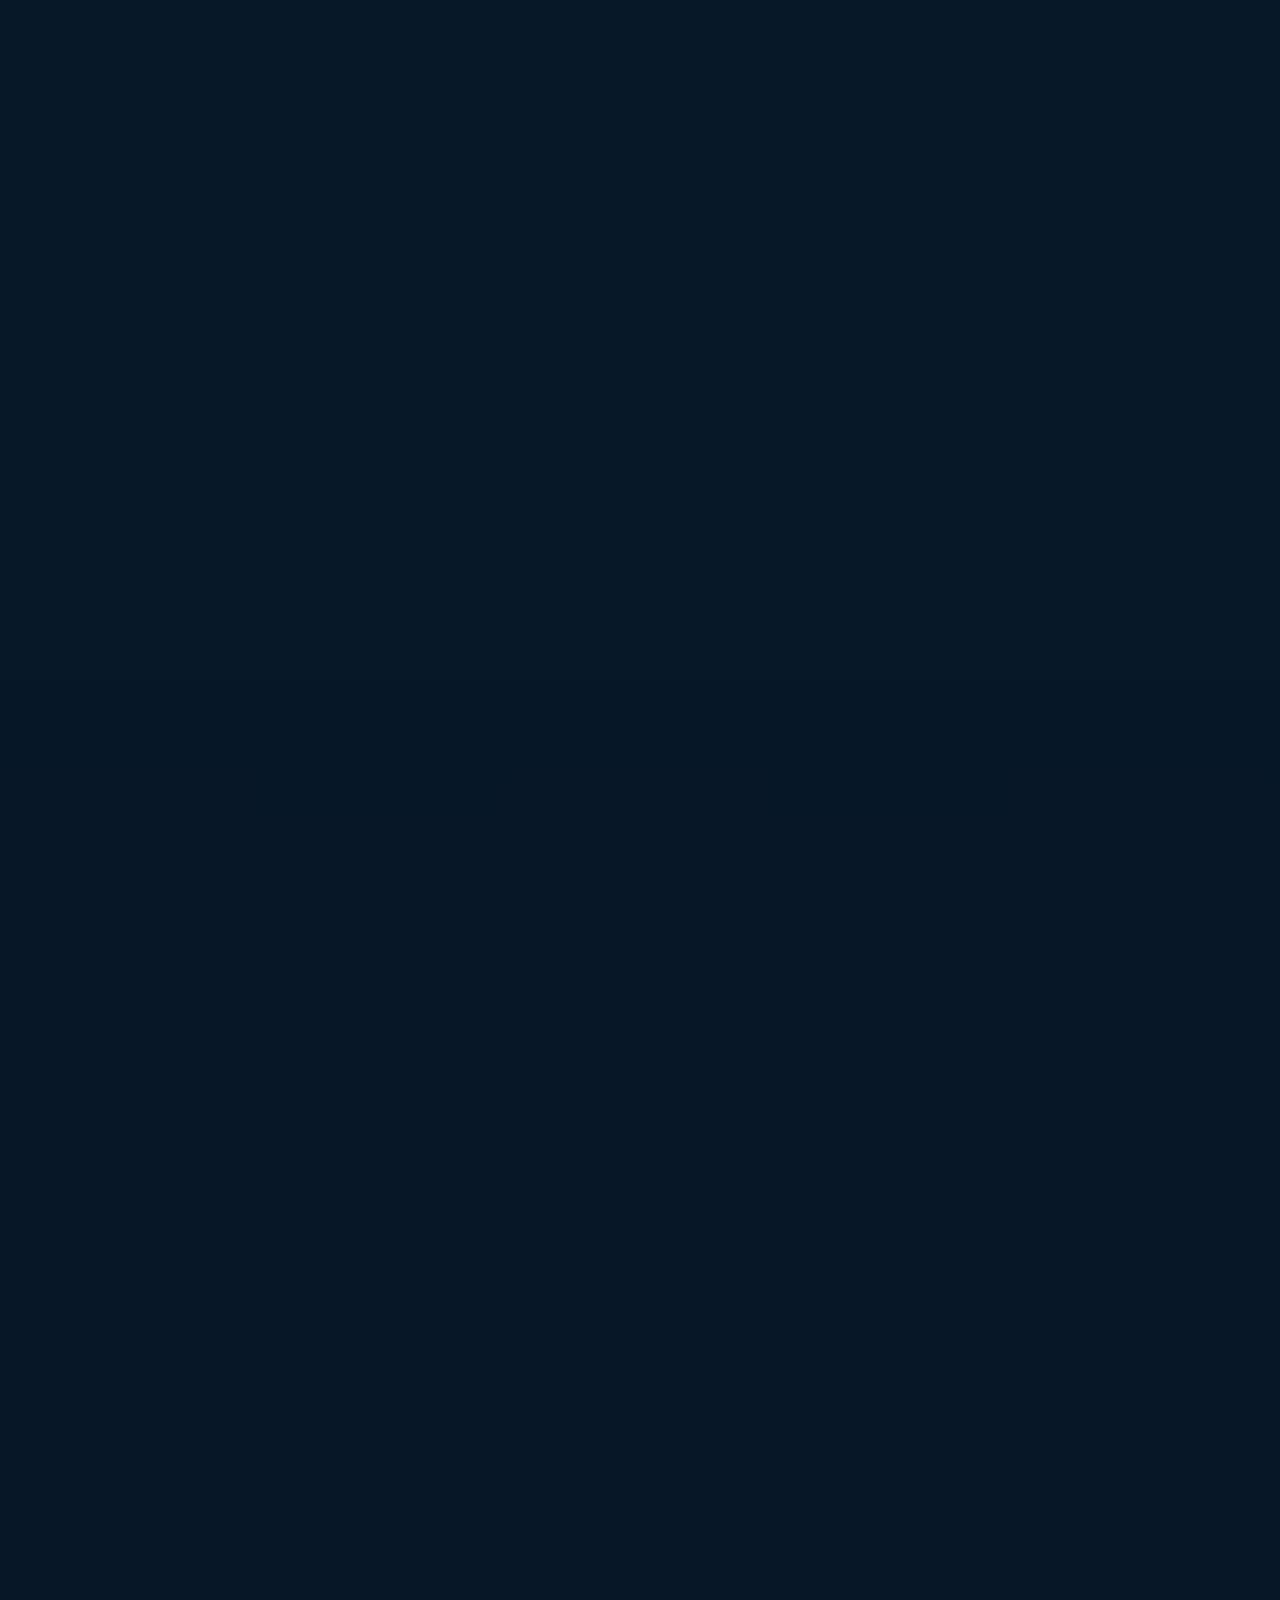
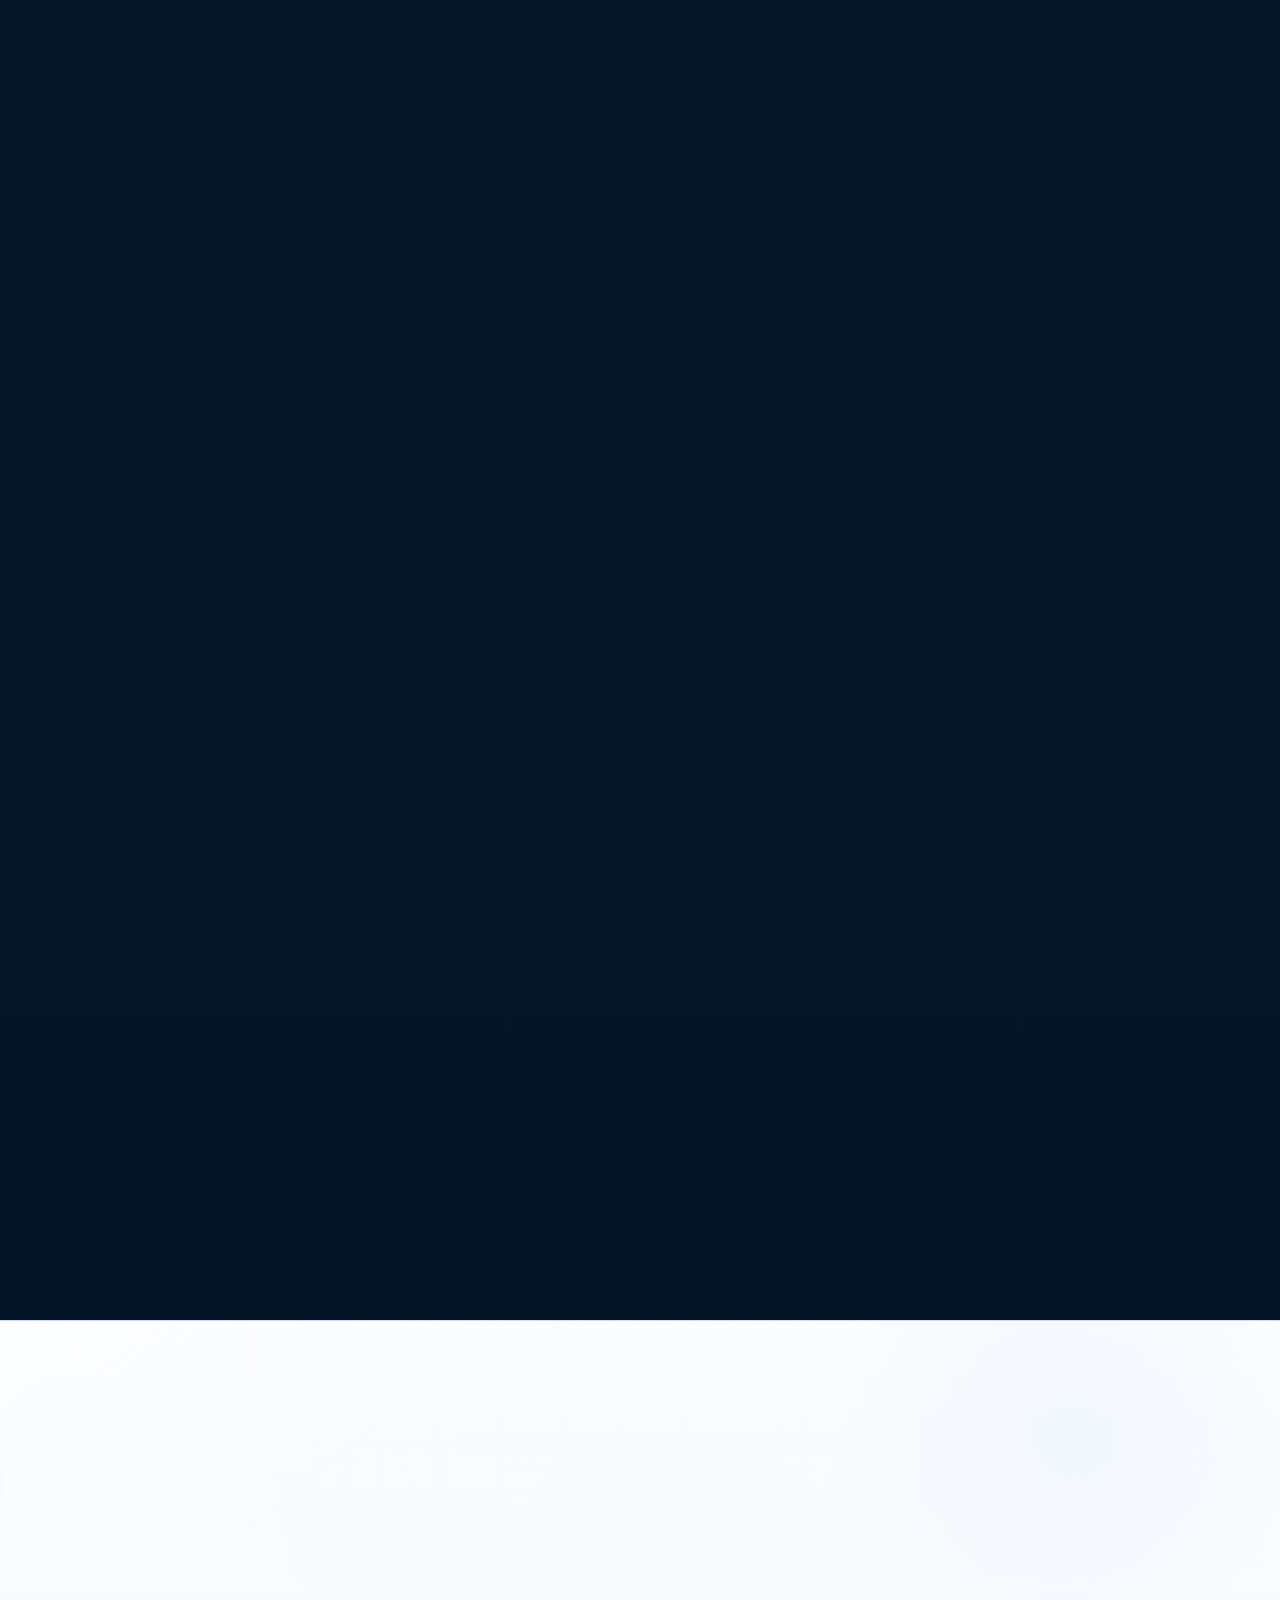
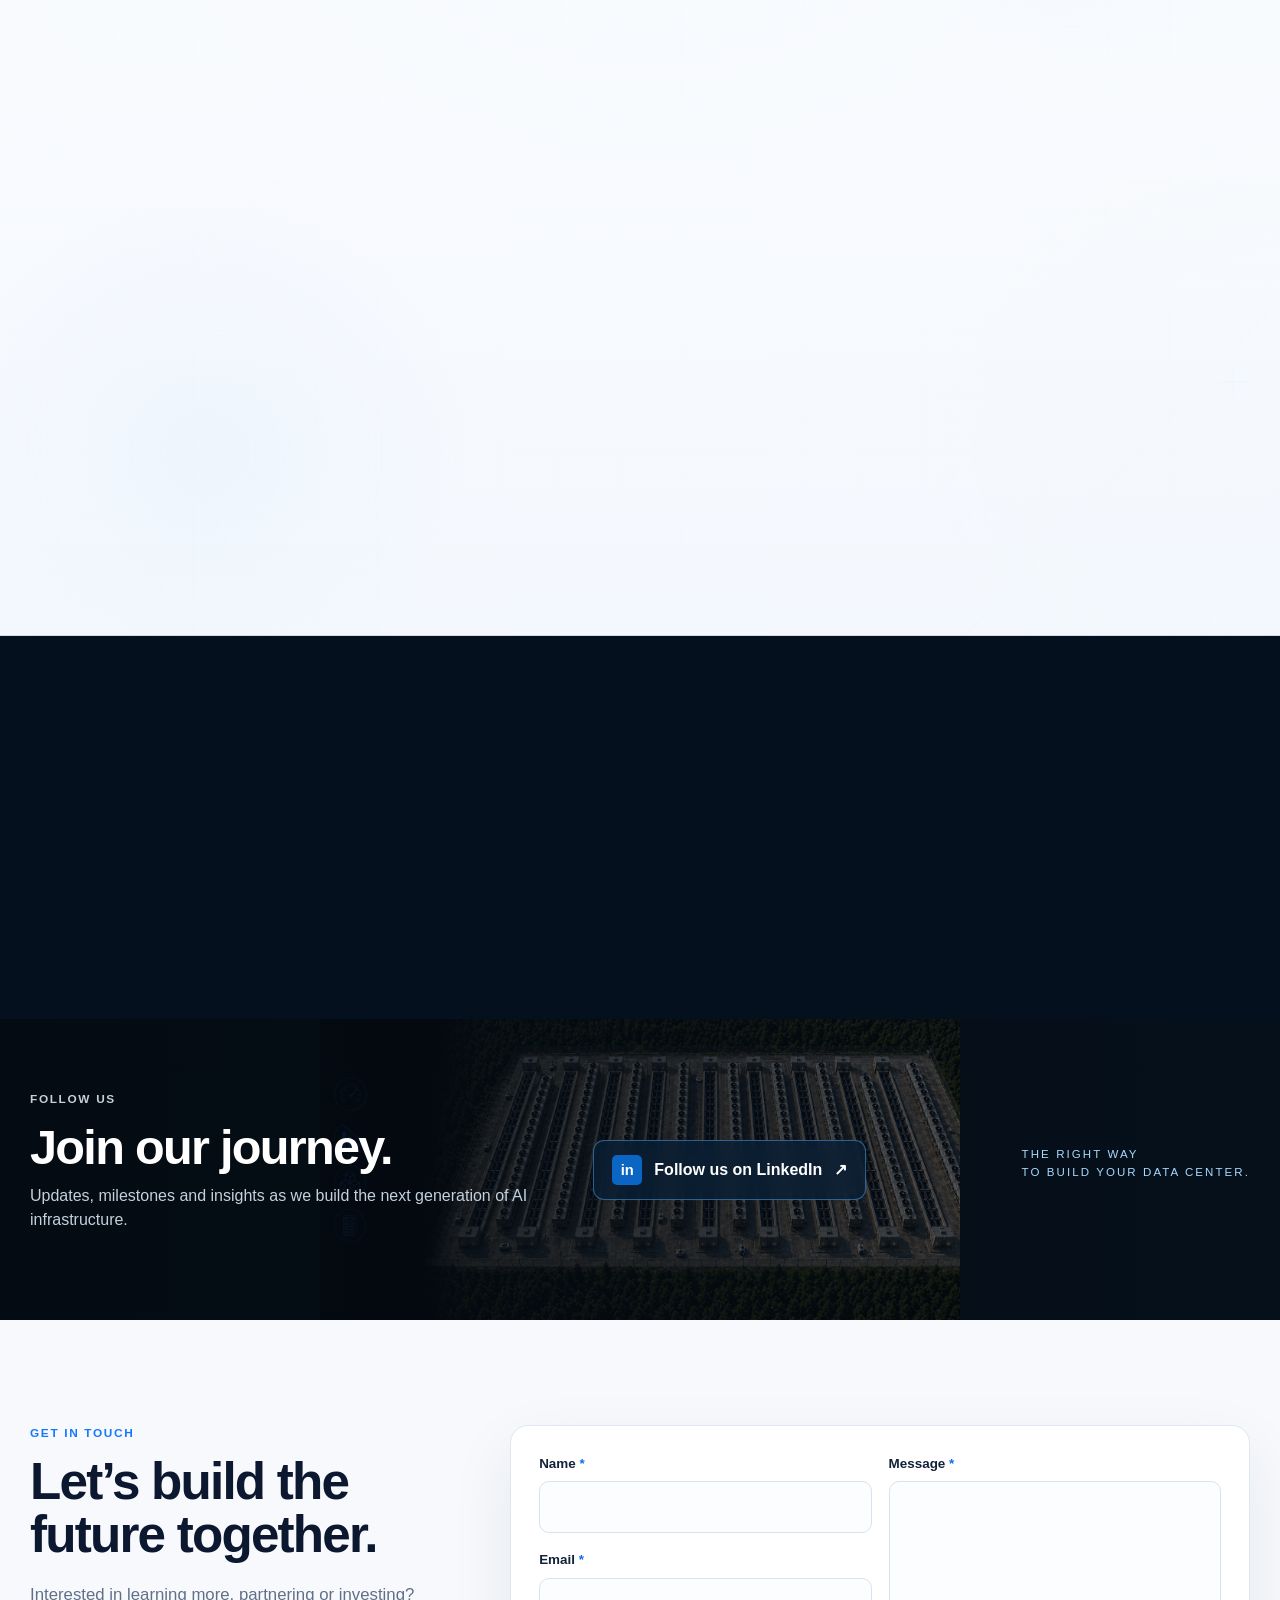
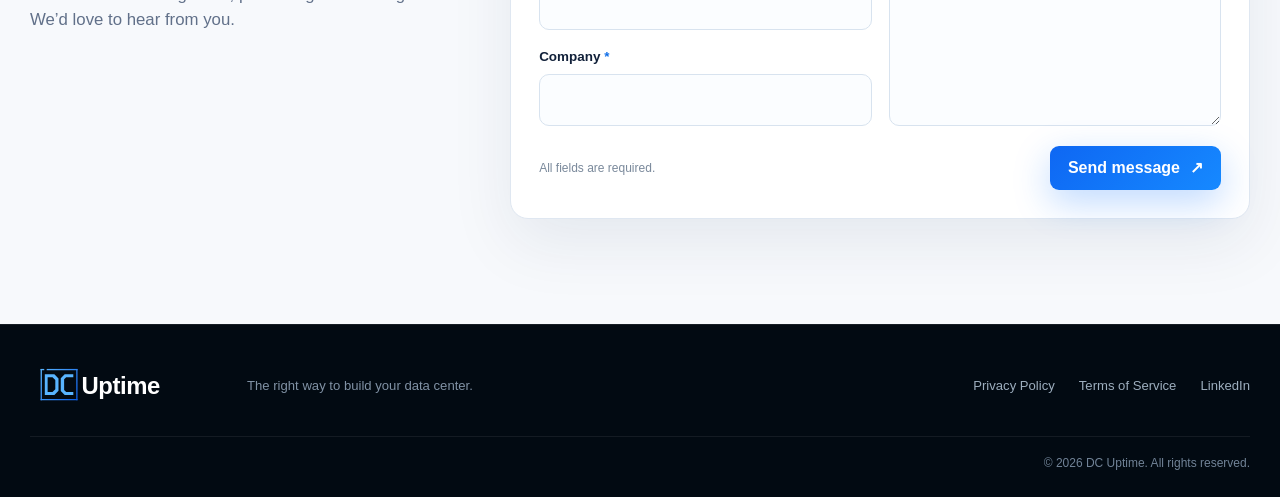
==== commit 5f3a2de1: "Update index.html" ====
--- a/index.html
+++ b/index.html
@@ -53,7 +53,7 @@
           <h1 id="hero-title">AI factories.<br>Any climate.<br><span>Half the cost.</span></h1>
           <a class="button button-primary" href="#contact">Contact us <span aria-hidden="true">↗</span></a>
         </div>
-        <p class="hero-side-note" data-reveal>The right way to build your data center.</p>
+        <p class="hero-side-note" data-reveal><span>The right way</span><span> to build your data center.</span></p>
       </div>
       <a class="scroll-cue" href="#mission" aria-label="Scroll to mission"><span></span></a>
     </section>
--- a/assets/styles.css
+++ b/assets/styles.css
@@ -124,7 +124,7 @@
 .button{display:inline-flex;align-items:center;justify-content:center;gap:10px;min-height:50px;padding:0 22px;border-radius:10px;font-weight:750;border:0;transition:transform .2s,box-shadow .2s,background .2s}
 .button-primary{background:linear-gradient(135deg,#0e67f3,#1689ff);color:white;box-shadow:0 12px 36px rgba(22,120,255,.28)}
 .button-primary:hover{transform:translateY(-2px);box-shadow:0 16px 42px rgba(22,120,255,.4)}
-.hero-side-note{text-transform:uppercase;letter-spacing:.17em;font-size:.72rem;font-weight:800;color:#8ed4ff;line-height:1.45;text-align:right;margin:0 12px 2vh 0}
+.hero-side-note{text-transform:uppercase;letter-spacing:.17em;font-size:.72rem;font-weight:800;color:#fff;line-height:1.45;text-align:right;margin:0 12px 2vh 0}.hero-side-note span{display:inline}
 .scroll-cue{position:absolute;z-index:2;bottom:22px;left:50%;width:28px;height:42px;border:1px solid rgba(255,255,255,.3);border-radius:20px;transform:translateX(-50%)}
 .scroll-cue span{position:absolute;width:4px;height:8px;background:#7fcfff;border-radius:4px;left:50%;top:8px;transform:translateX(-50%);animation:scrollDot 1.8s infinite}
 
@@ -1335,6 +1335,42 @@
   .footer-main{grid-template-columns:1fr}
   .footer-main nav{flex-wrap:wrap}
   .footer-bottom{text-align:left}
+
+  /* Mobile-only tagline visibility. Both taglines already exist in the HTML;
+     desktop/tablet behavior remains unchanged. */
+  .hero-side-note{
+    display:block;
+    justify-self:start;
+    width:100%;
+    max-width:300px;
+    margin:28px 0 0;
+    text-align:left;
+    font-size:.70rem;
+    line-height:1.45;
+  }
+
+  .hero-side-note span{
+    display:block;
+  }
+
+  .hero-side-note span + span{
+    margin-left:0;
+  }
+
+  .follow-tagline{
+    display:block;
+    justify-self:start;
+    margin:8px 0 0;
+    max-width:320px;
+    text-align:left;
+  }
+
+  /* On mobile the desktop 50% background image becomes too small.
+     Fill the Follow section instead, while leaving laptop/desktop untouched. */
+  .follow-bg{
+    background-size:100% 100%,88% auto;
+    background-position:center center,center center;
+  }
 }
 
 @media (max-width:540px){
@@ -1435,6 +1471,10 @@
   .traction-card{grid-template-columns:72px 1fr;padding:20px}
   .its-logo{width:70px}
   .follow{padding:58px 0}
+  .follow-bg{
+    background-size:100% 100%,88% auto;
+    background-position:center center,58% center;
+  }
   .contact{padding:78px 0}
   .contact-form{padding:19px}
   .form-footer{
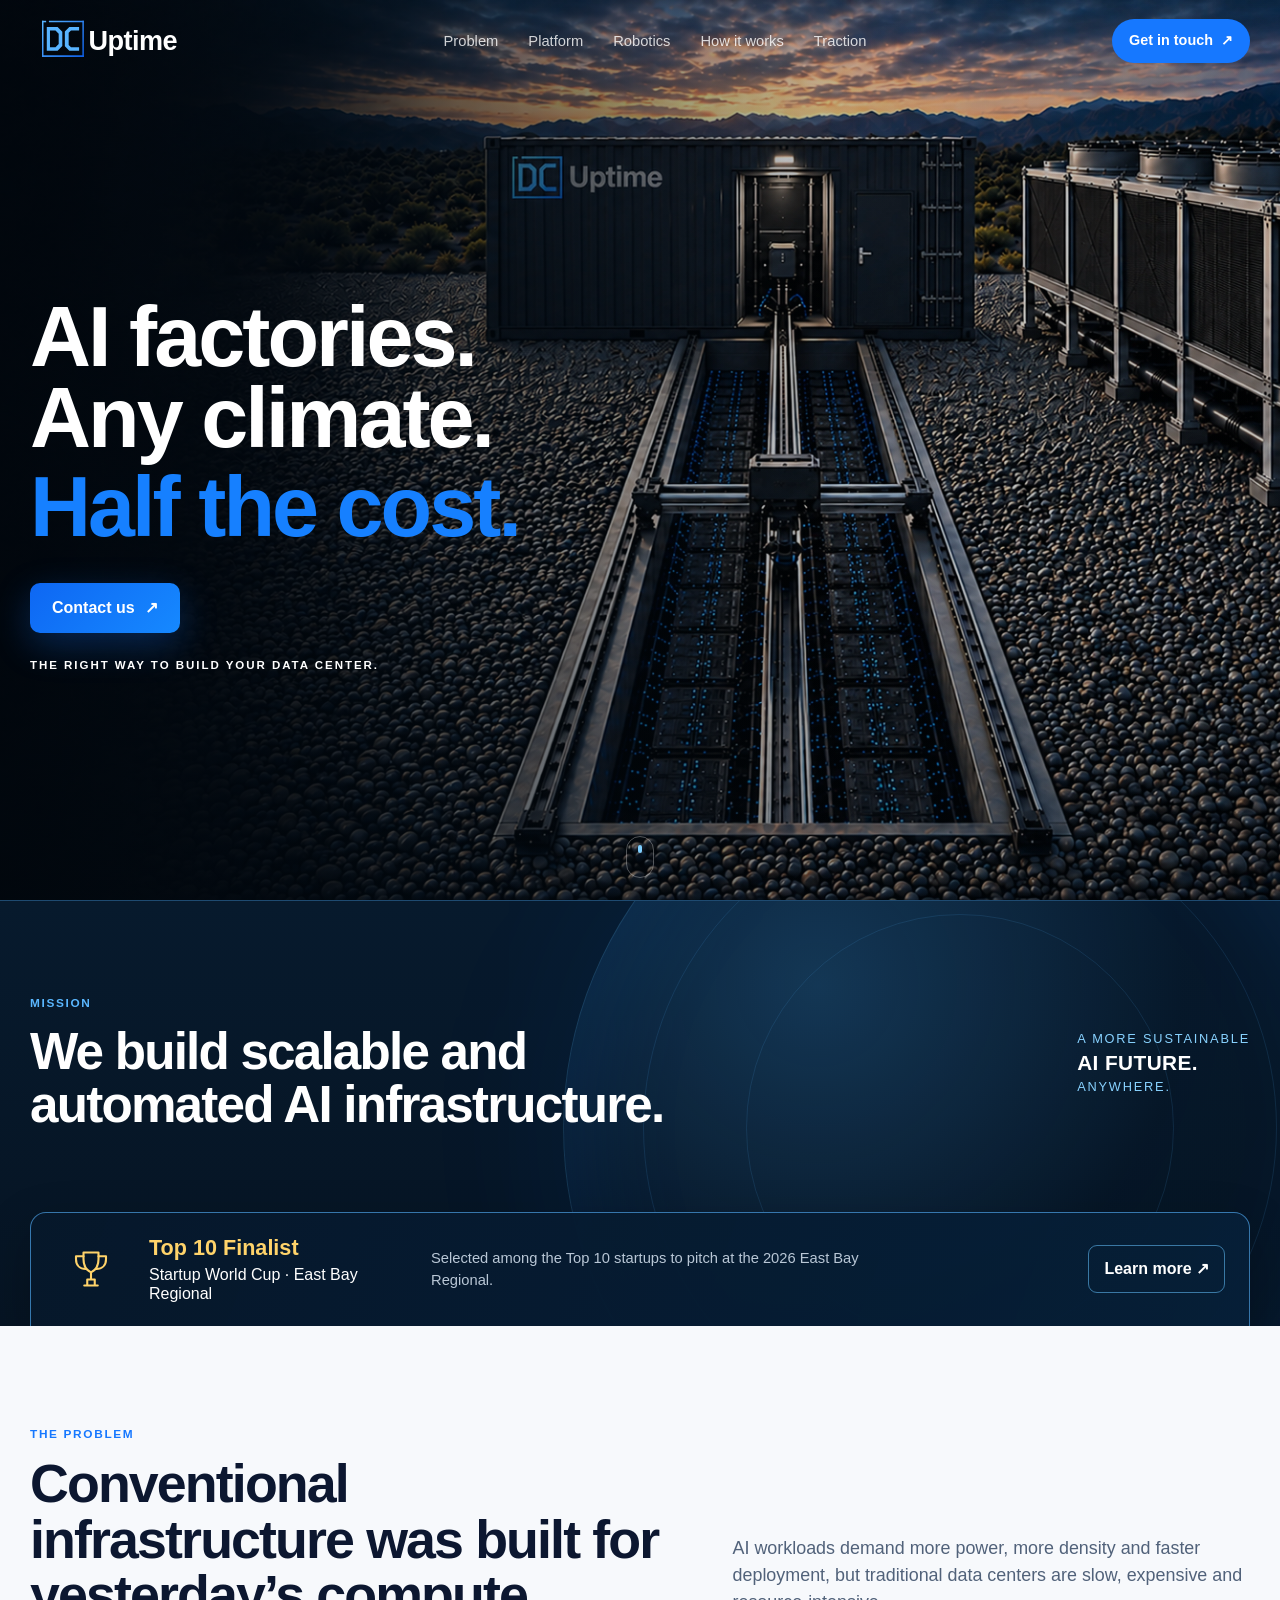
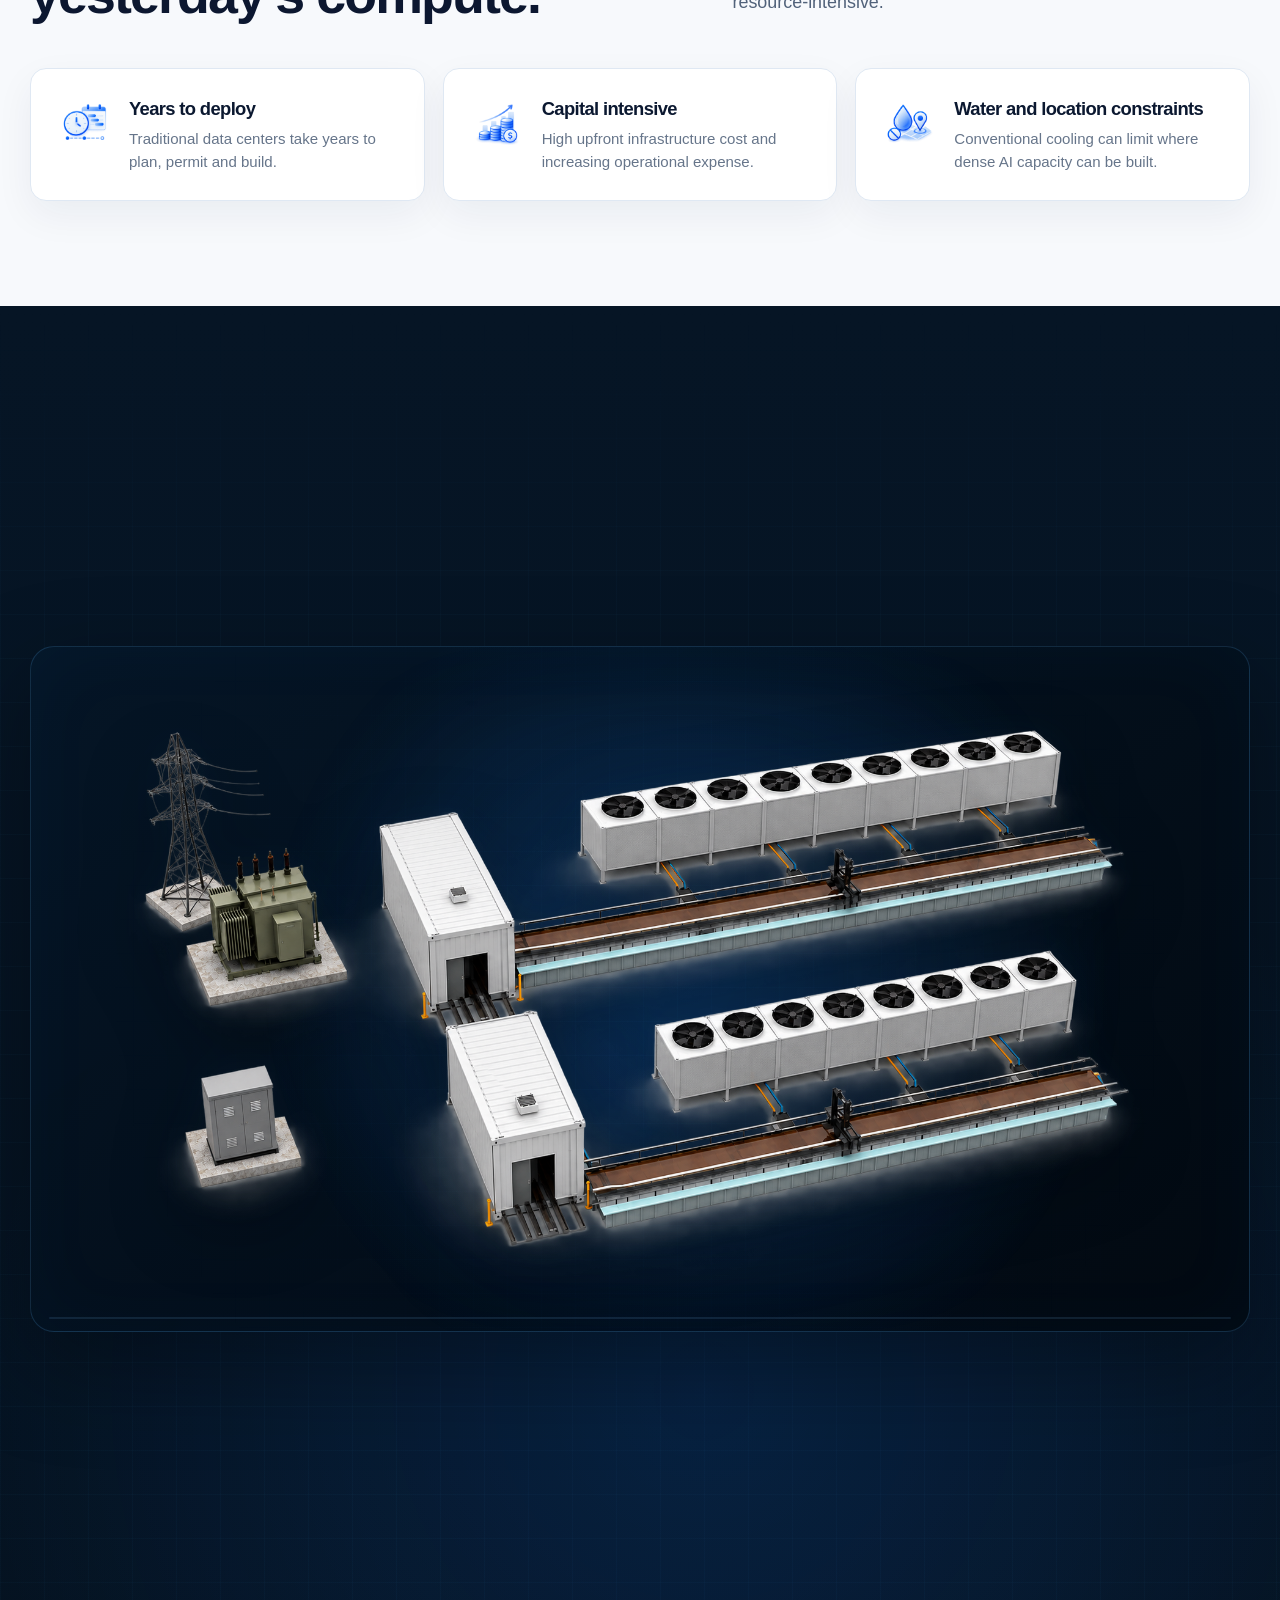
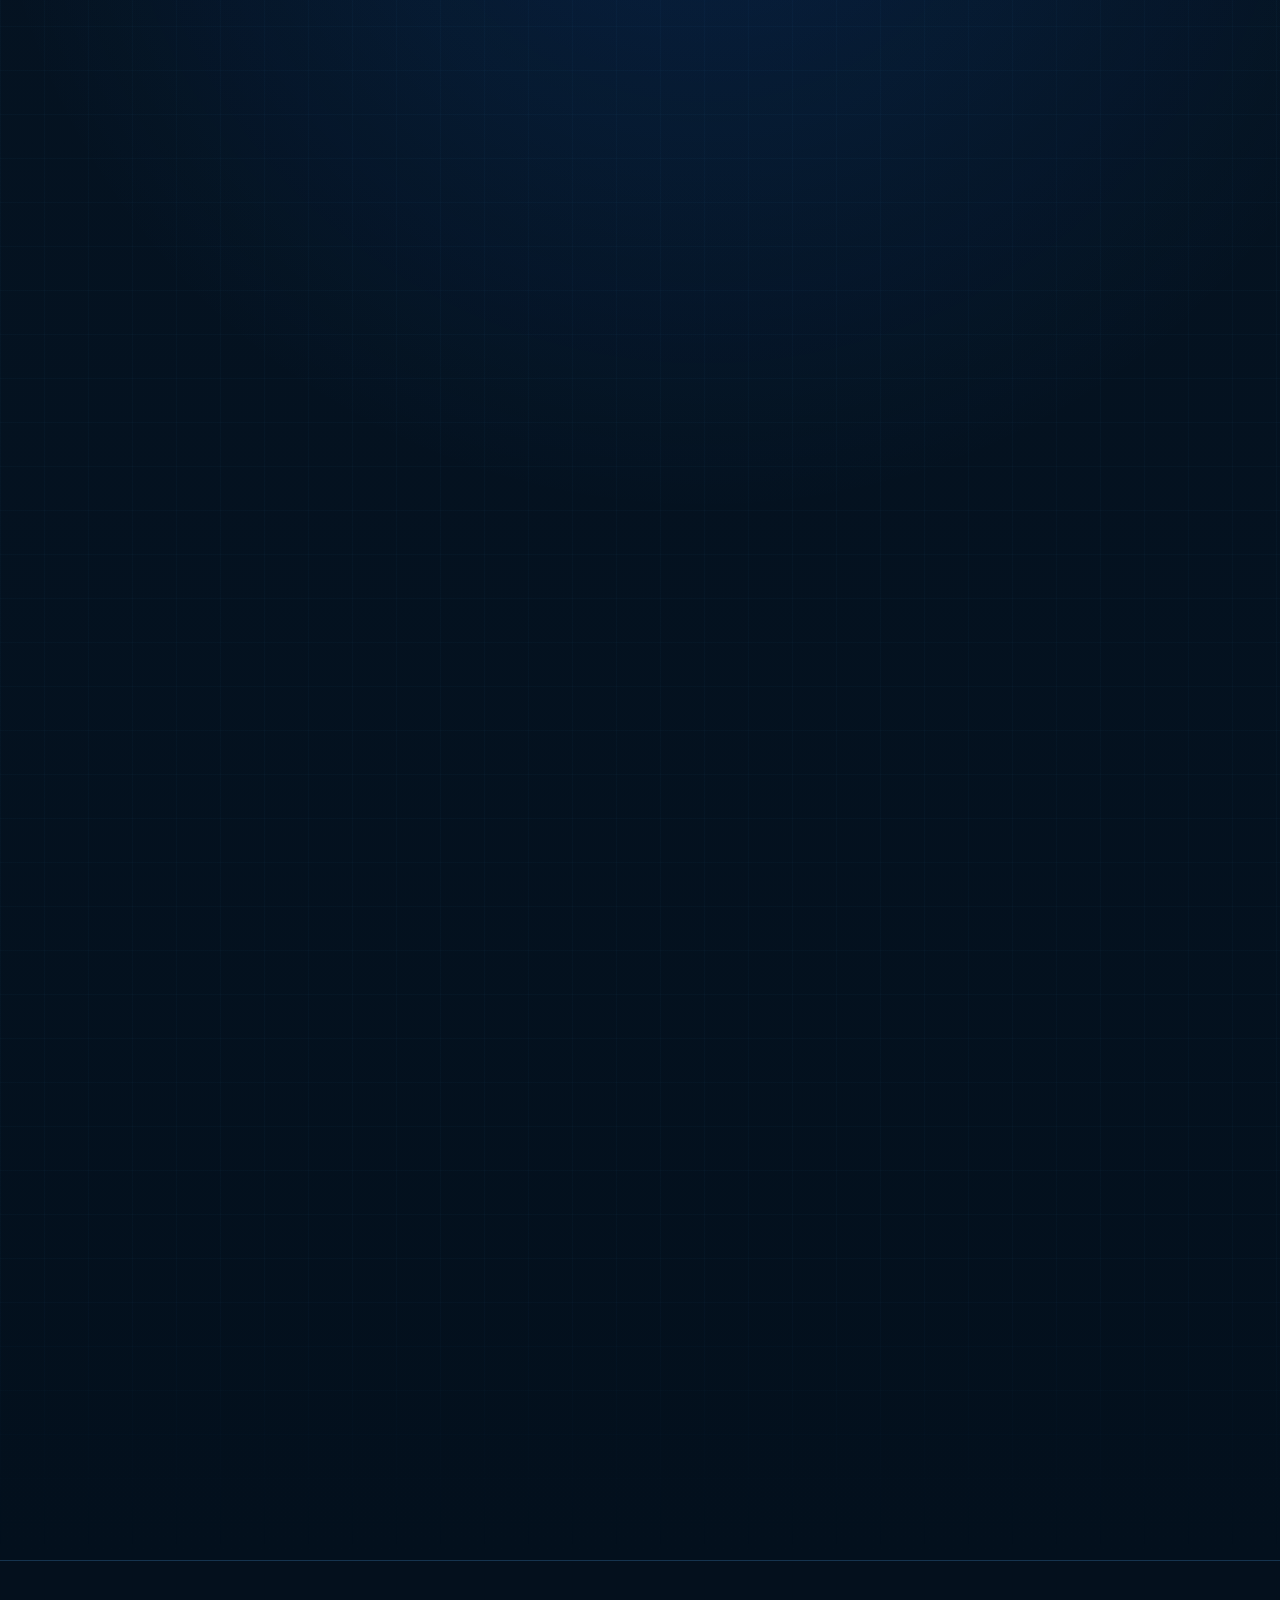
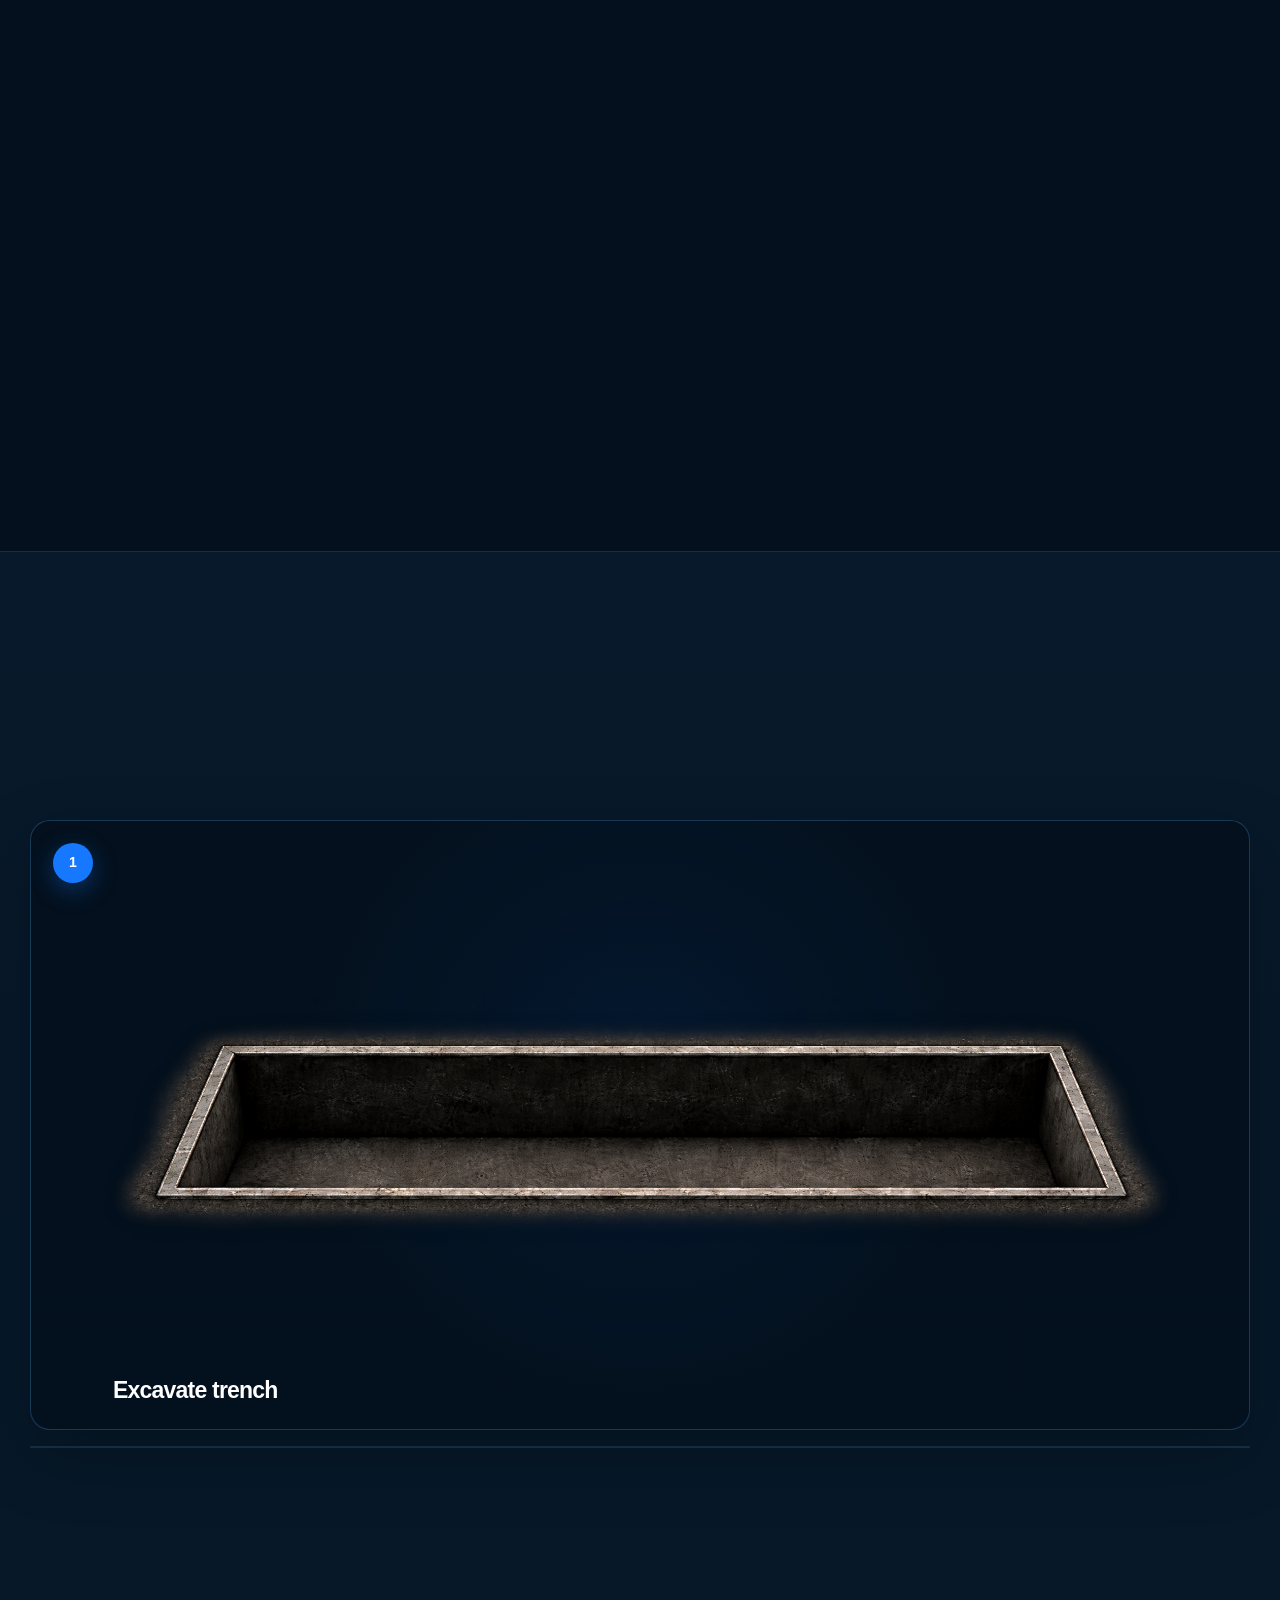
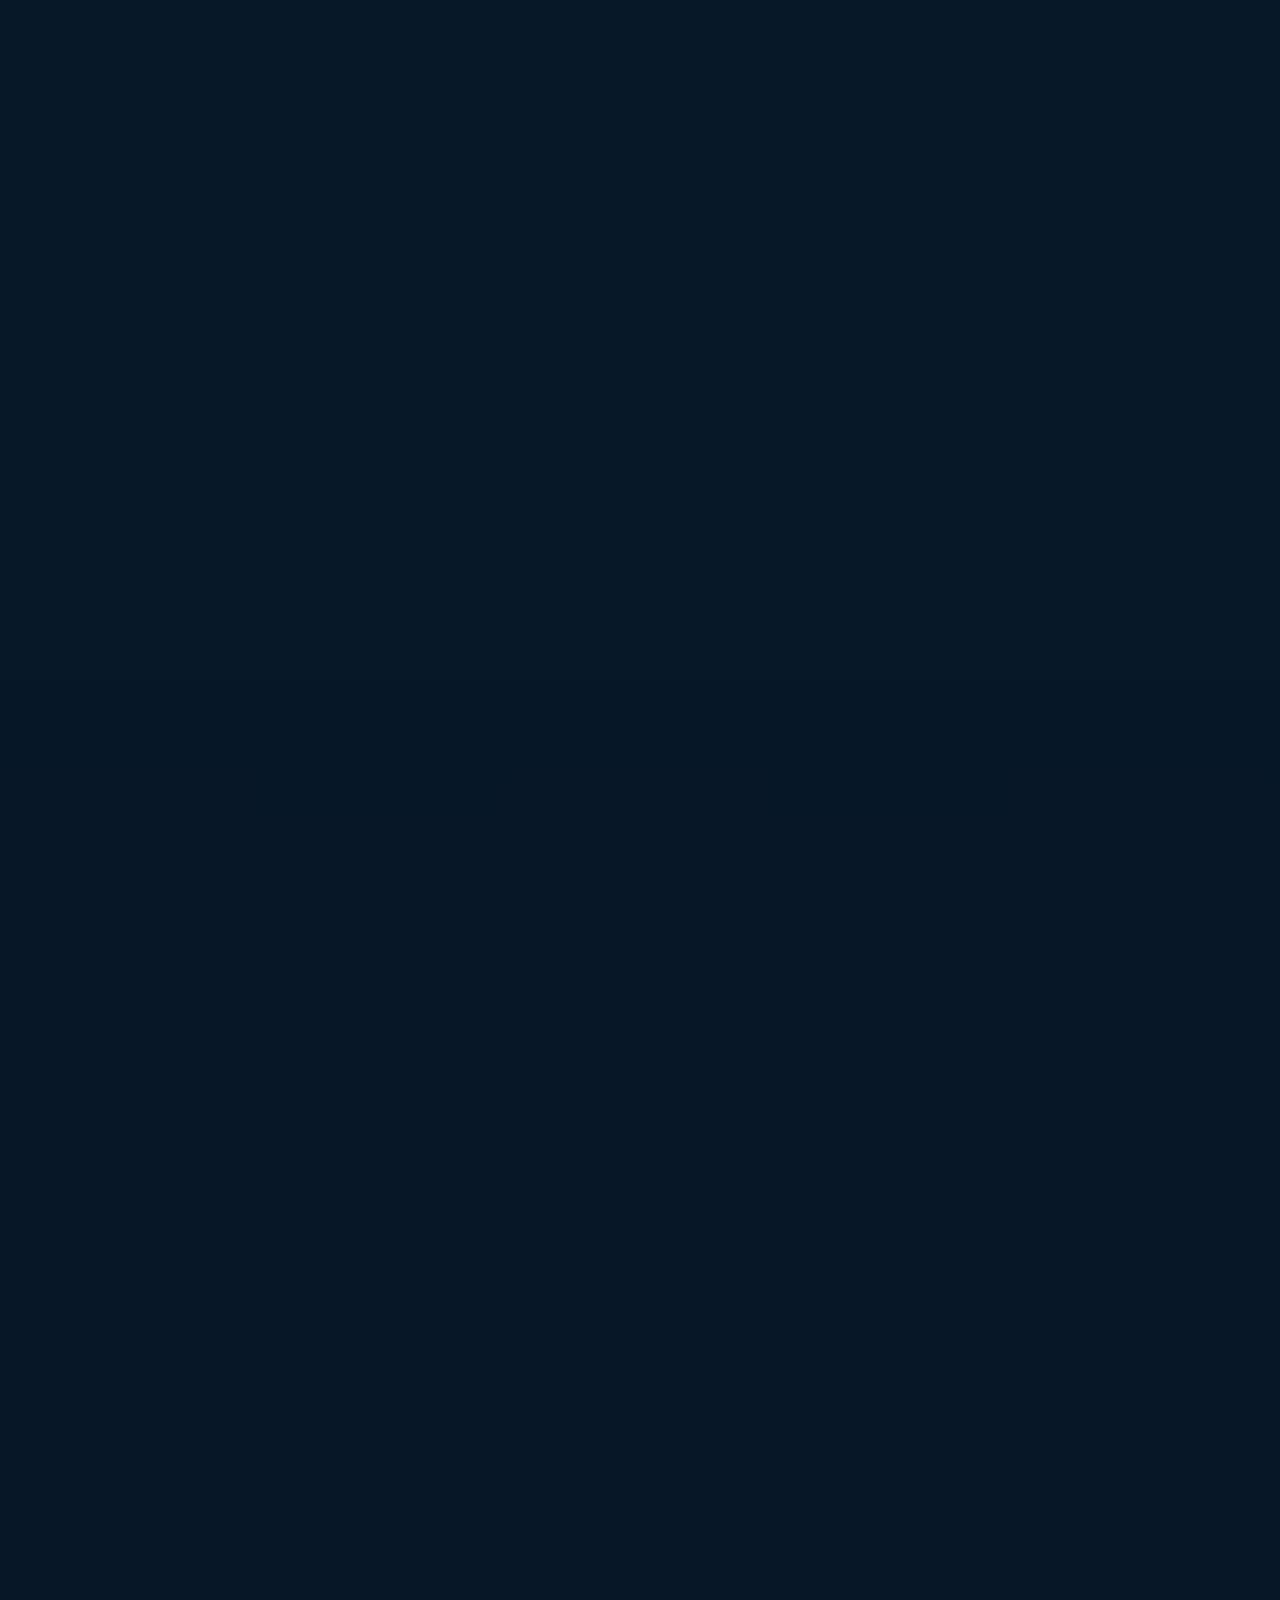
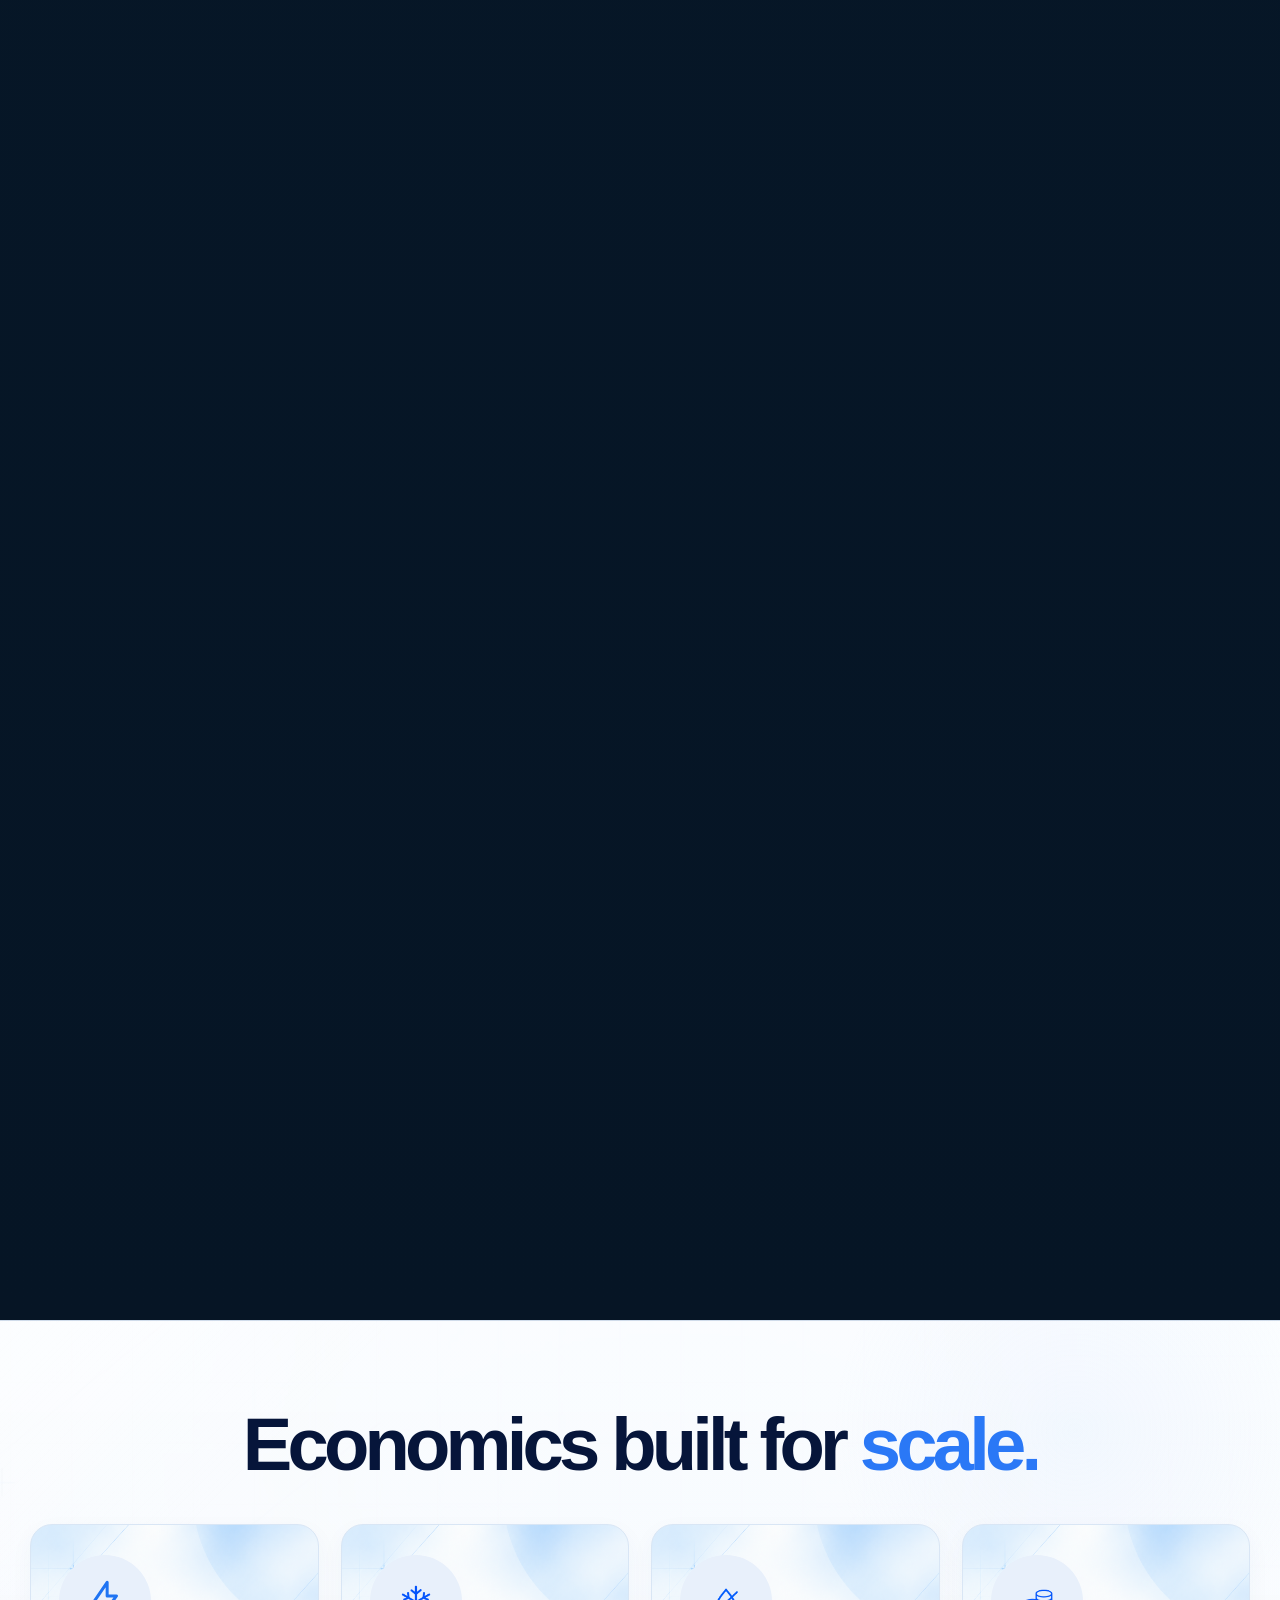
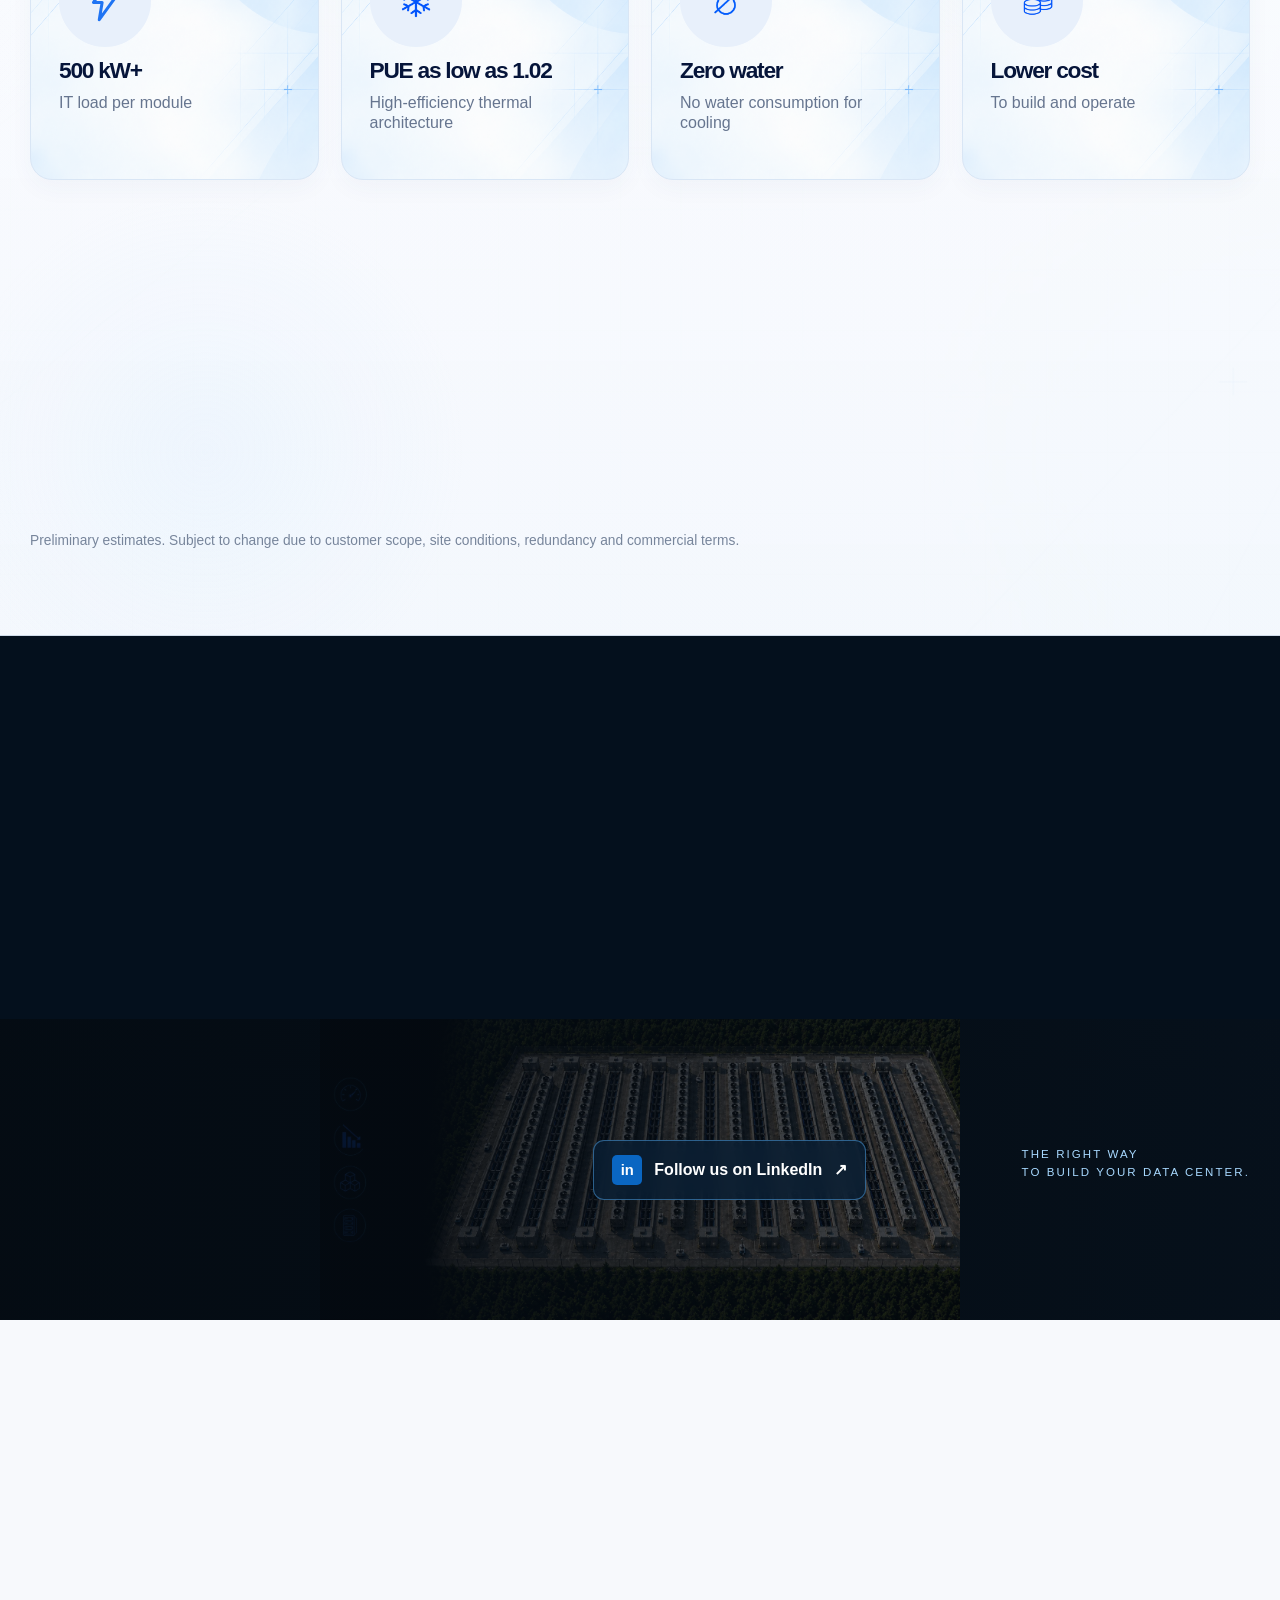
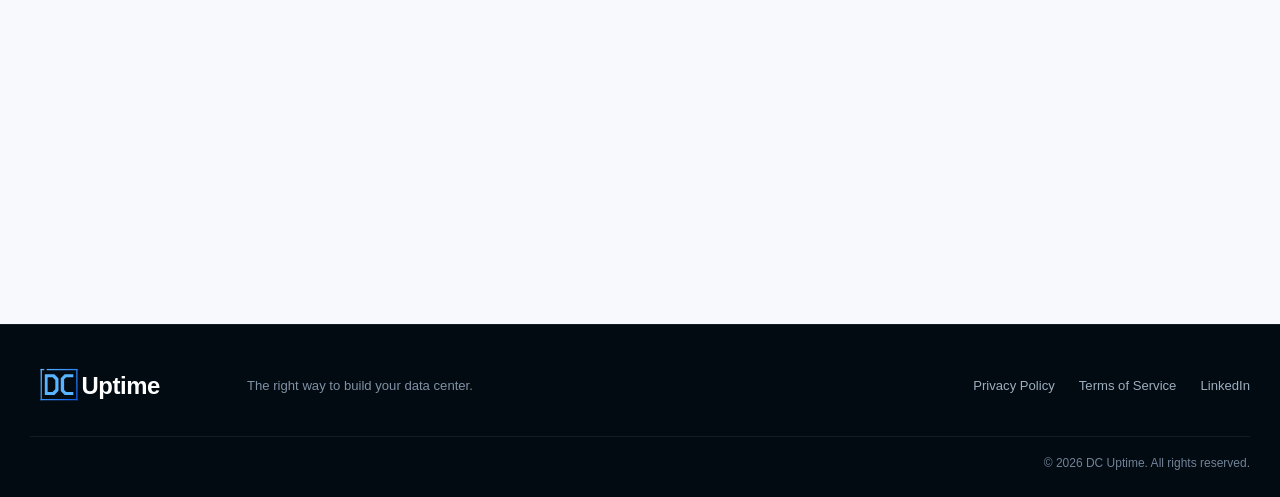
==== commit 3ffeb867: "Update index.html" ====
--- a/index.html
+++ b/index.html
@@ -99,15 +99,15 @@
 
         <div class="problem-grid">
           <article class="problem-card" data-reveal>
-            <div class="line-icon clock" aria-hidden="true"></div>
+            <img class="problem-icon" src="assets/images/problem-deploy-icon.png" alt="" aria-hidden="true" loading="lazy">
             <div><h3>Years to deploy</h3><p>Traditional data centers take years to plan, permit and build.</p></div>
           </article>
           <article class="problem-card" data-reveal>
-            <div class="line-icon coins" aria-hidden="true"></div>
+            <img class="problem-icon" src="assets/images/problem-capital-icon.png" alt="" aria-hidden="true" loading="lazy">
             <div><h3>Capital intensive</h3><p>High upfront infrastructure cost and increasing operational expense.</p></div>
           </article>
           <article class="problem-card" data-reveal>
-            <div class="line-icon drop" aria-hidden="true"></div>
+            <img class="problem-icon" src="assets/images/problem-water-location-icon.png" alt="" aria-hidden="true" loading="lazy">
             <div><h3>Water and location constraints</h3><p>Conventional cooling can limit where dense AI capacity can be built.</p></div>
           </article>
         </div>
--- a/assets/styles.css
+++ b/assets/styles.css
@@ -124,7 +124,19 @@
 .button{display:inline-flex;align-items:center;justify-content:center;gap:10px;min-height:50px;padding:0 22px;border-radius:10px;font-weight:750;border:0;transition:transform .2s,box-shadow .2s,background .2s}
 .button-primary{background:linear-gradient(135deg,#0e67f3,#1689ff);color:white;box-shadow:0 12px 36px rgba(22,120,255,.28)}
 .button-primary:hover{transform:translateY(-2px);box-shadow:0 16px 42px rgba(22,120,255,.4)}
-.hero-side-note{text-transform:uppercase;letter-spacing:.17em;font-size:.72rem;font-weight:800;color:#fff;line-height:1.45;text-align:right;margin:0 12px 2vh 0}.hero-side-note span{display:inline}
+.hero-side-note{
+  grid-column:1;
+  justify-self:start;
+  text-transform:uppercase;
+  letter-spacing:.17em;
+  font-size:.72rem;
+  font-weight:800;
+  color:#fff;
+  line-height:1.45;
+  text-align:left;
+  margin:24px 0 0;
+}
+.hero-side-note span{display:inline}
 .scroll-cue{position:absolute;z-index:2;bottom:22px;left:50%;width:28px;height:42px;border:1px solid rgba(255,255,255,.3);border-radius:20px;transform:translateX(-50%)}
 .scroll-cue span{position:absolute;width:4px;height:8px;background:#7fcfff;border-radius:4px;left:50%;top:8px;transform:translateX(-50%);animation:scrollDot 1.8s infinite}
 
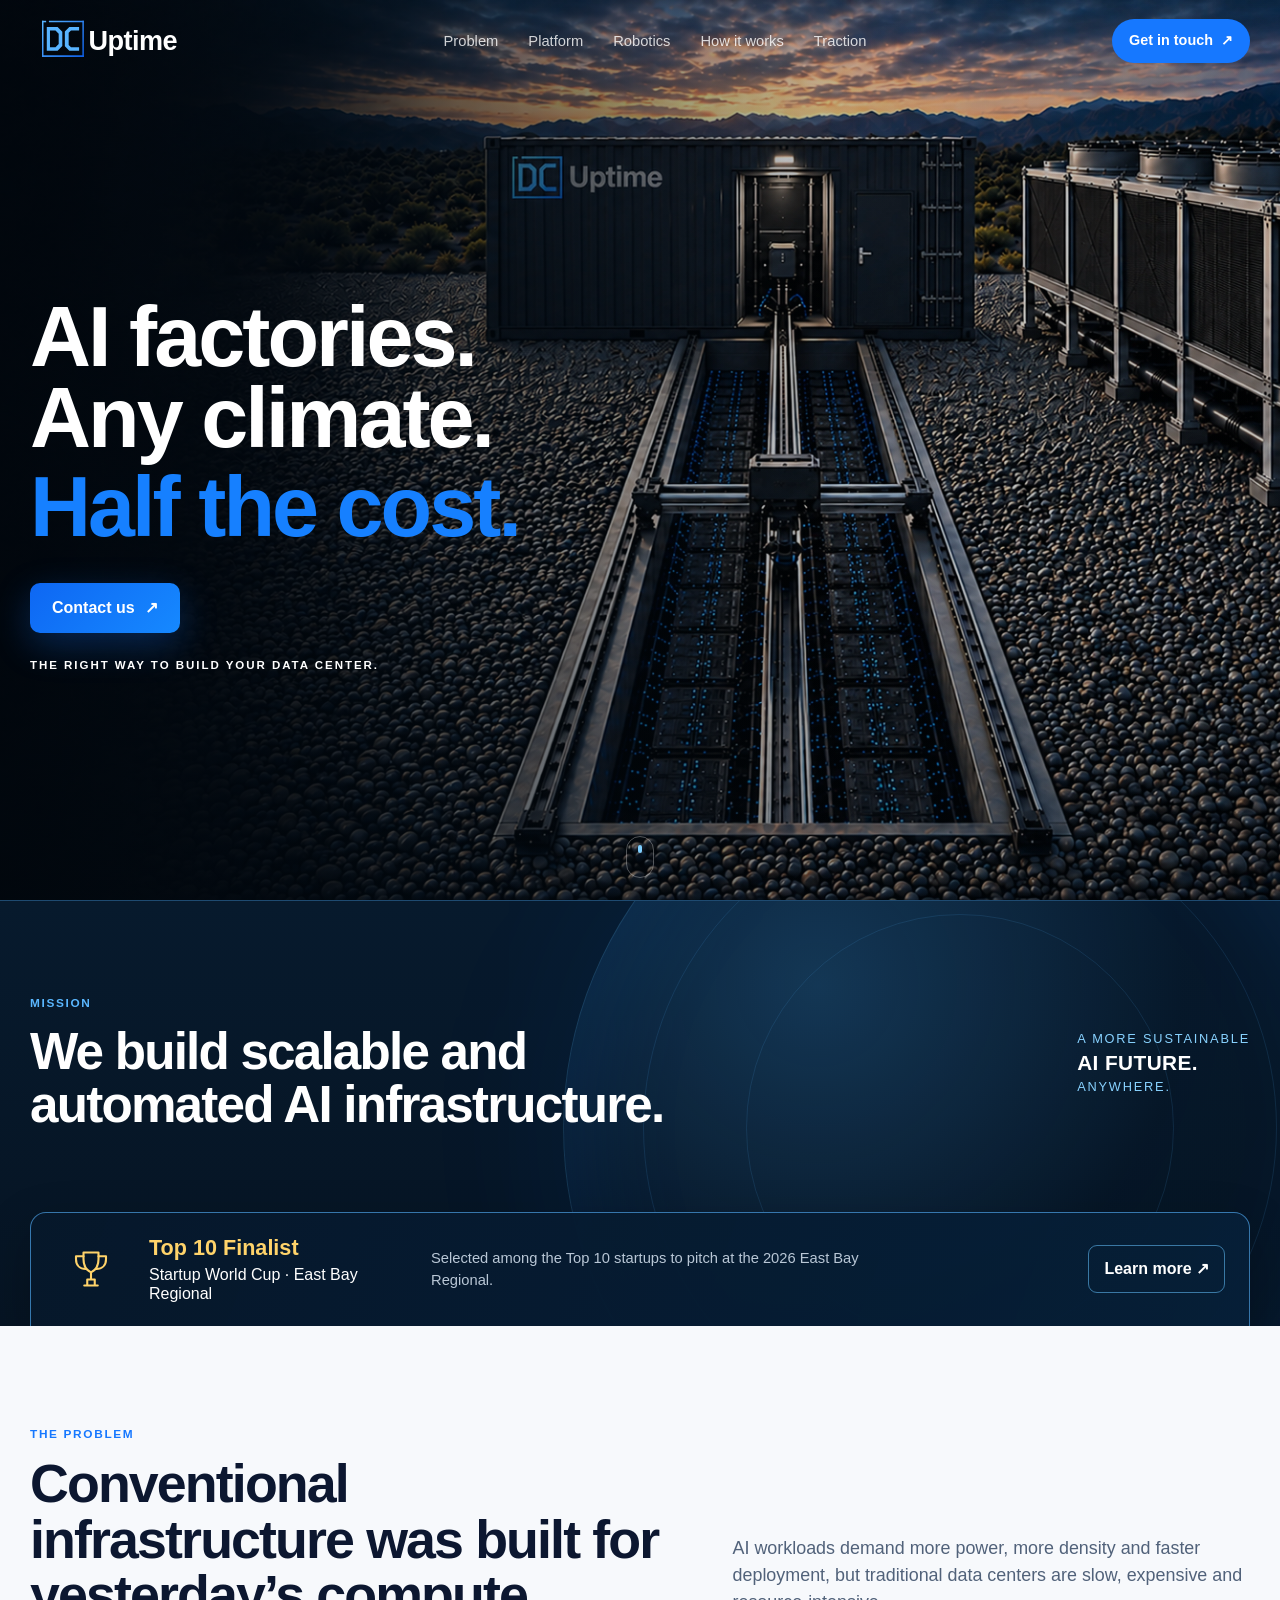
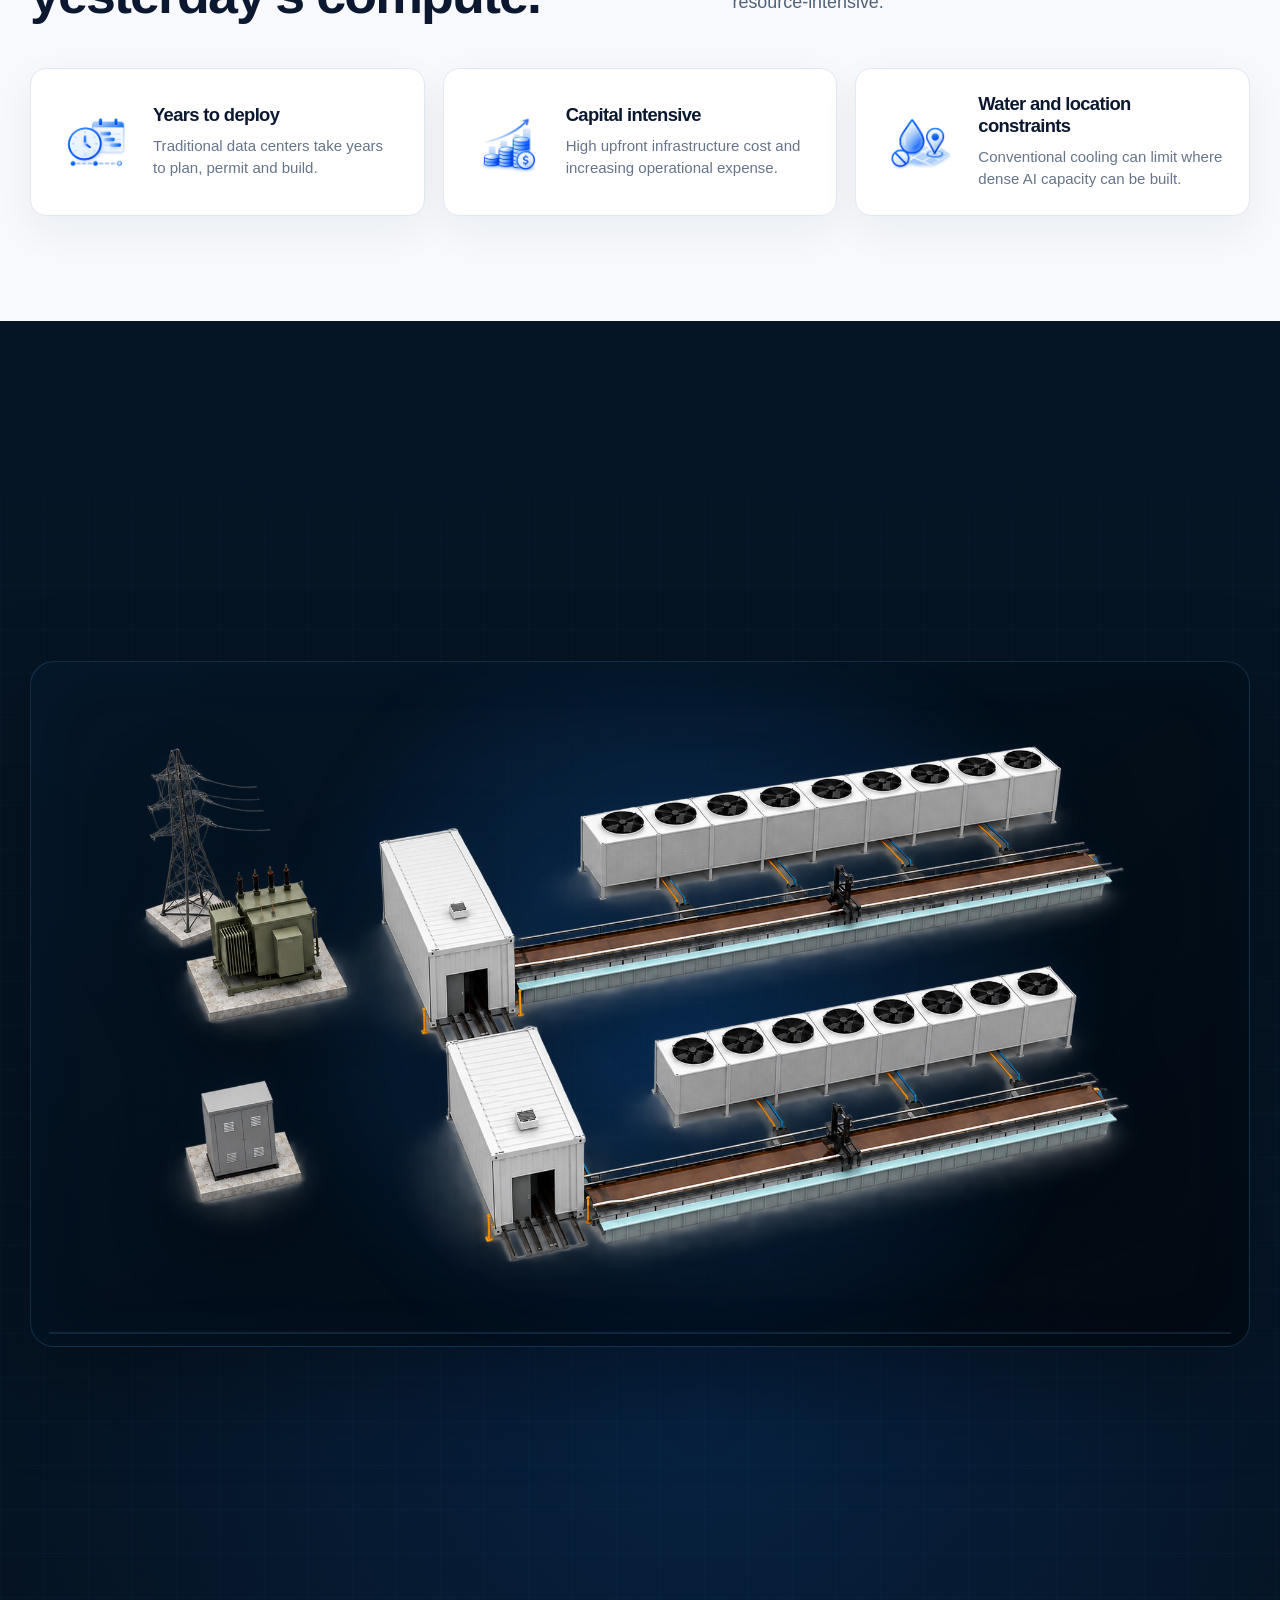
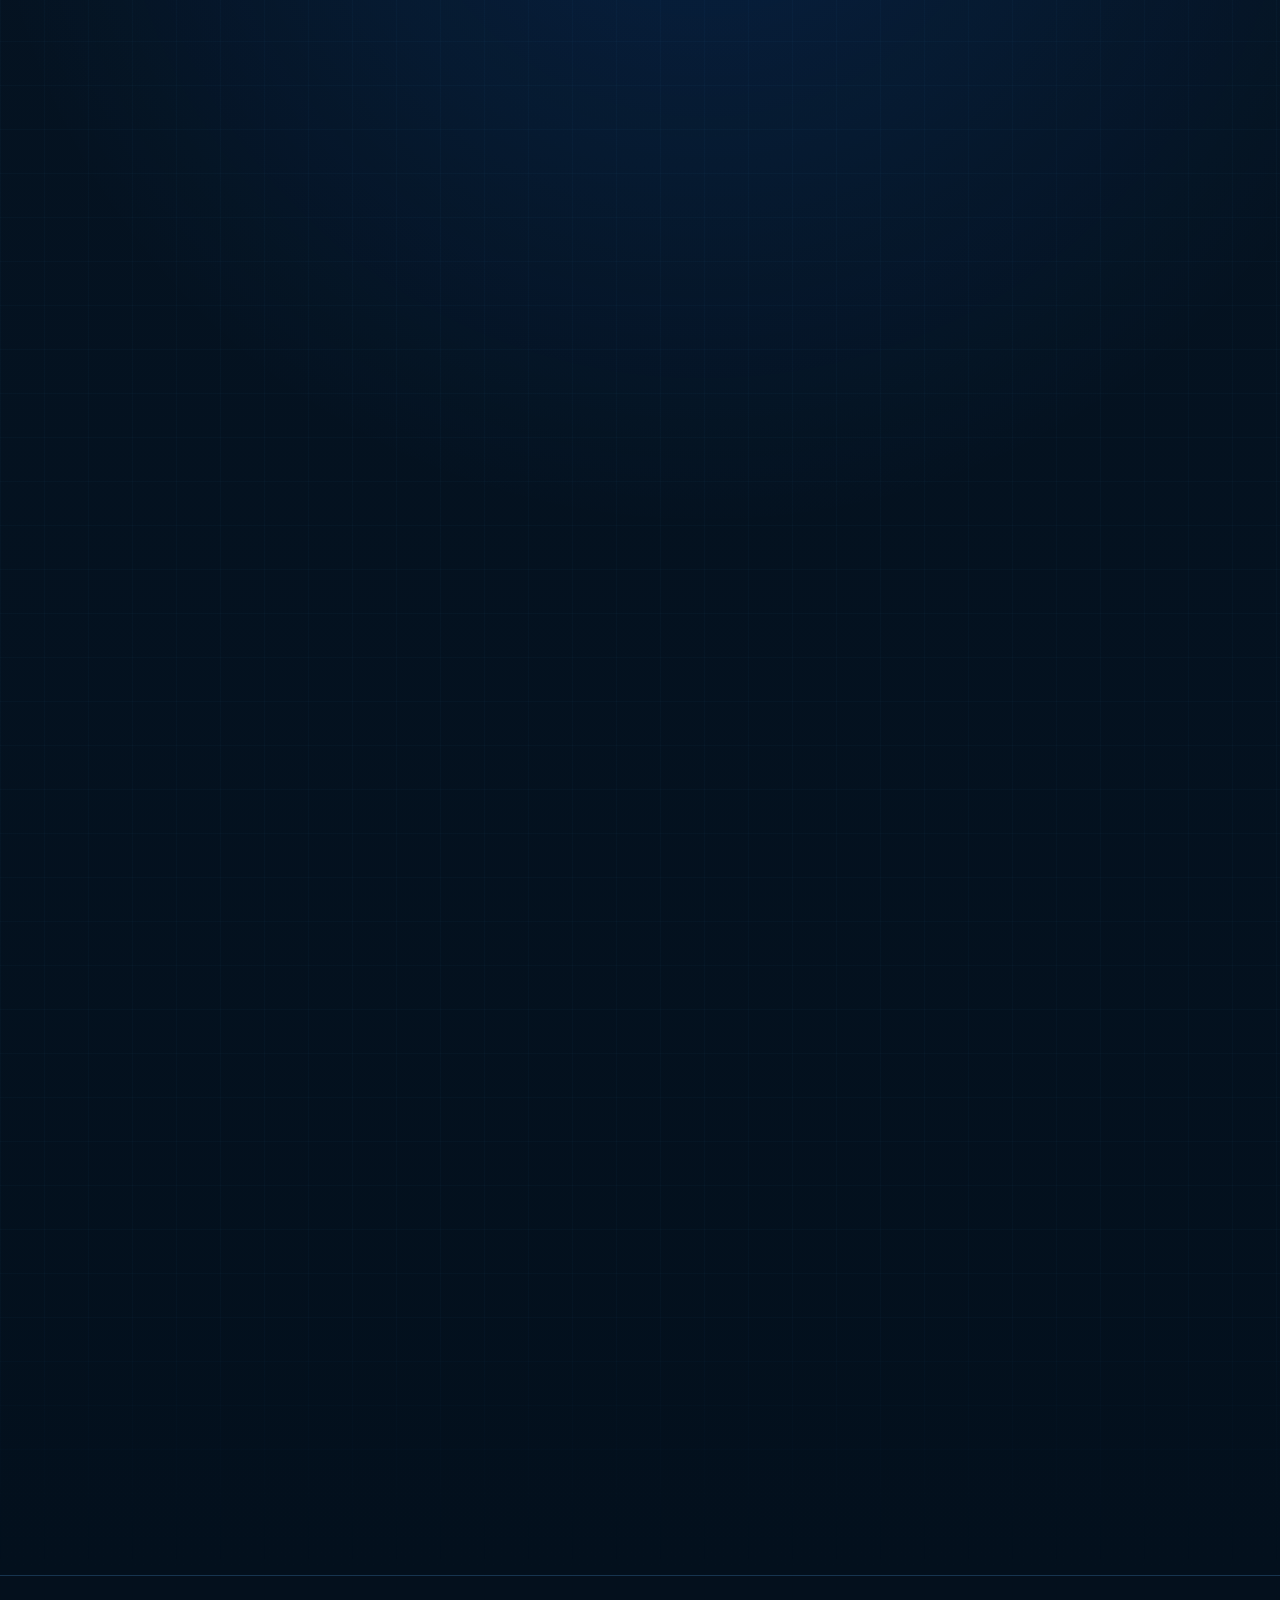
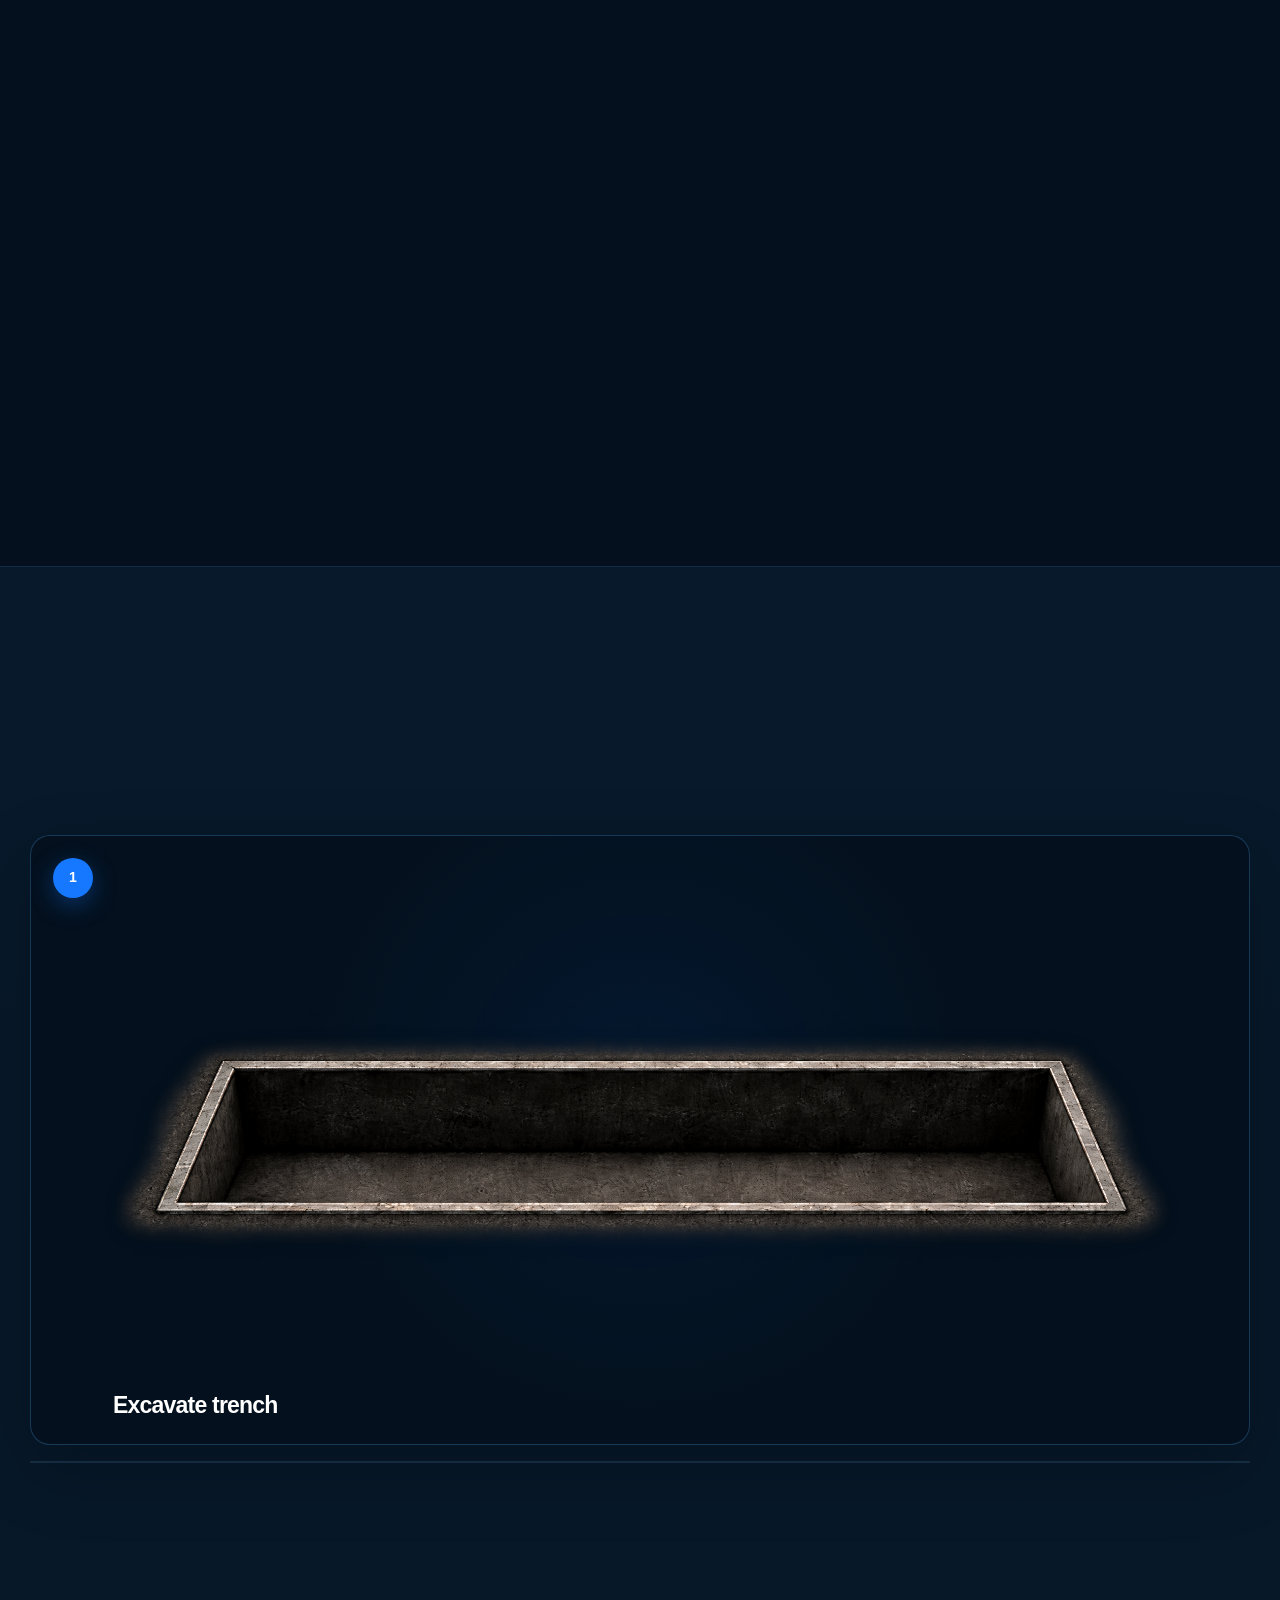
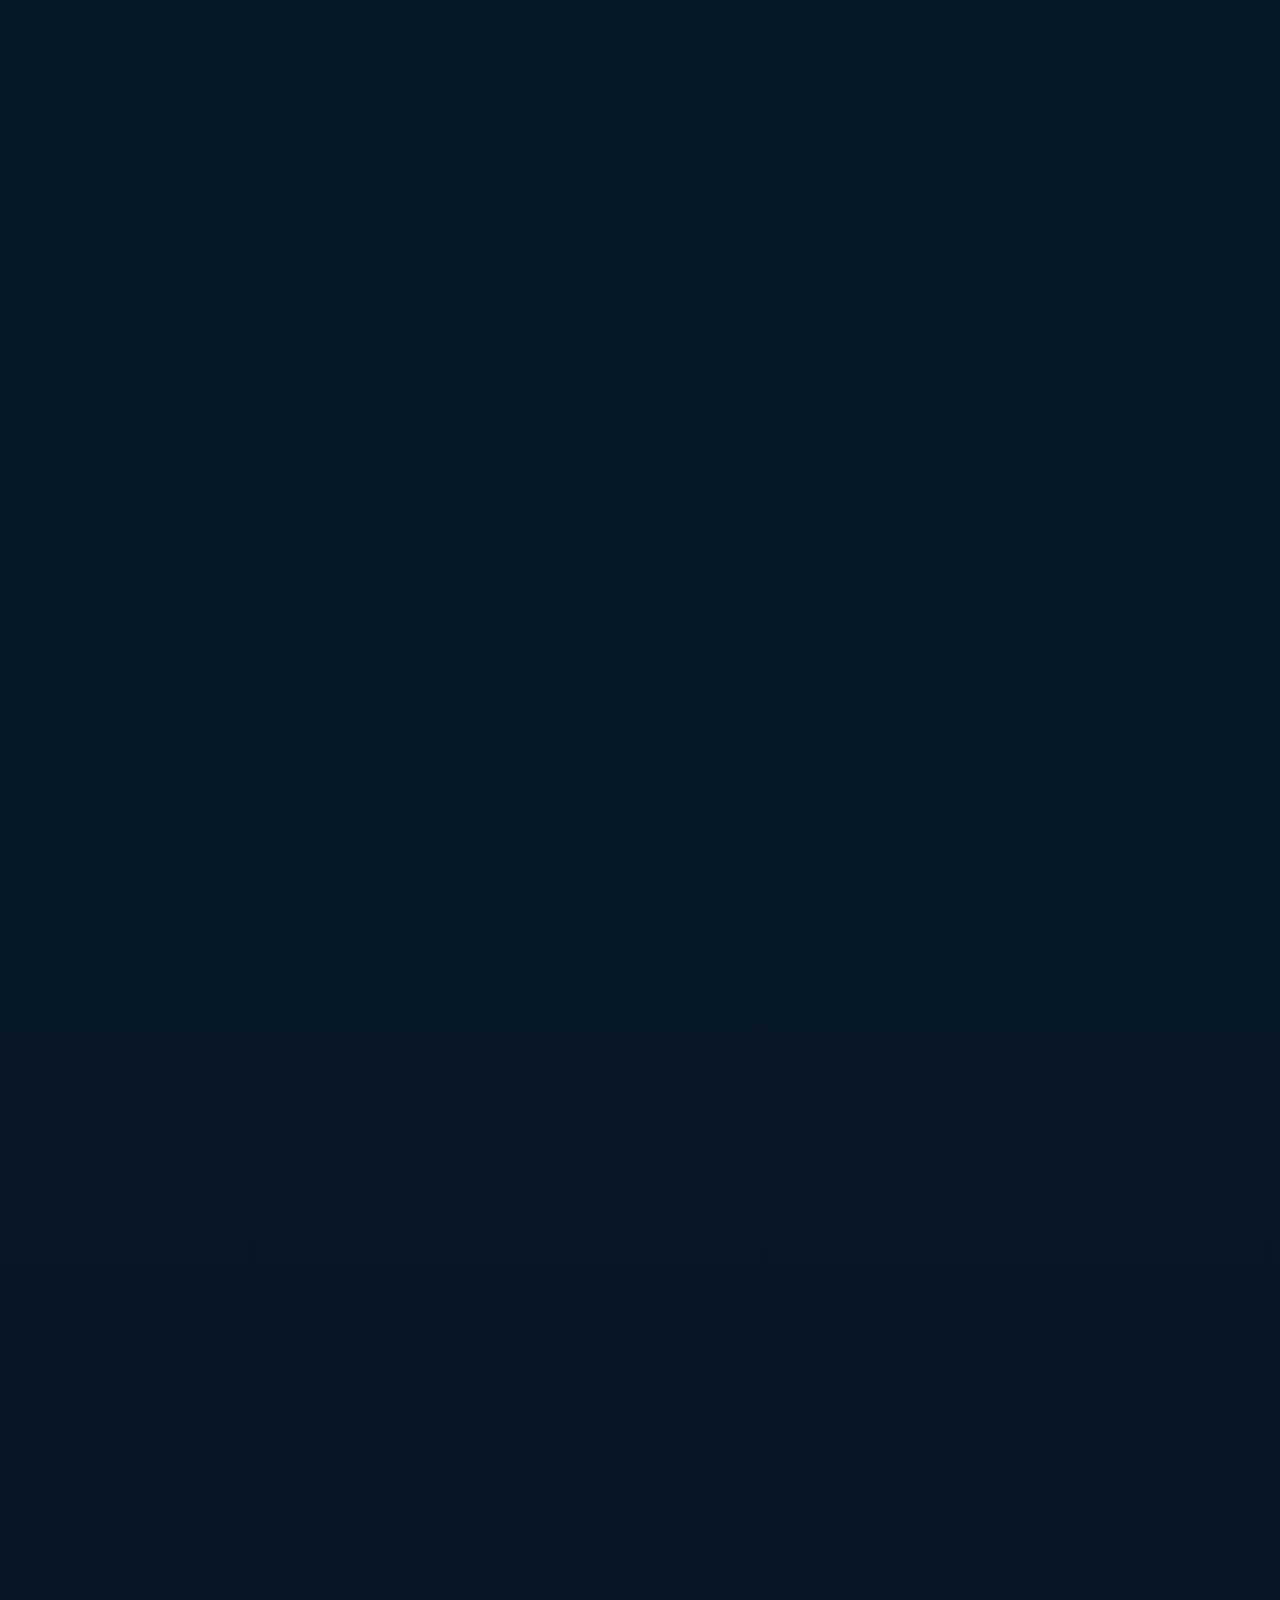
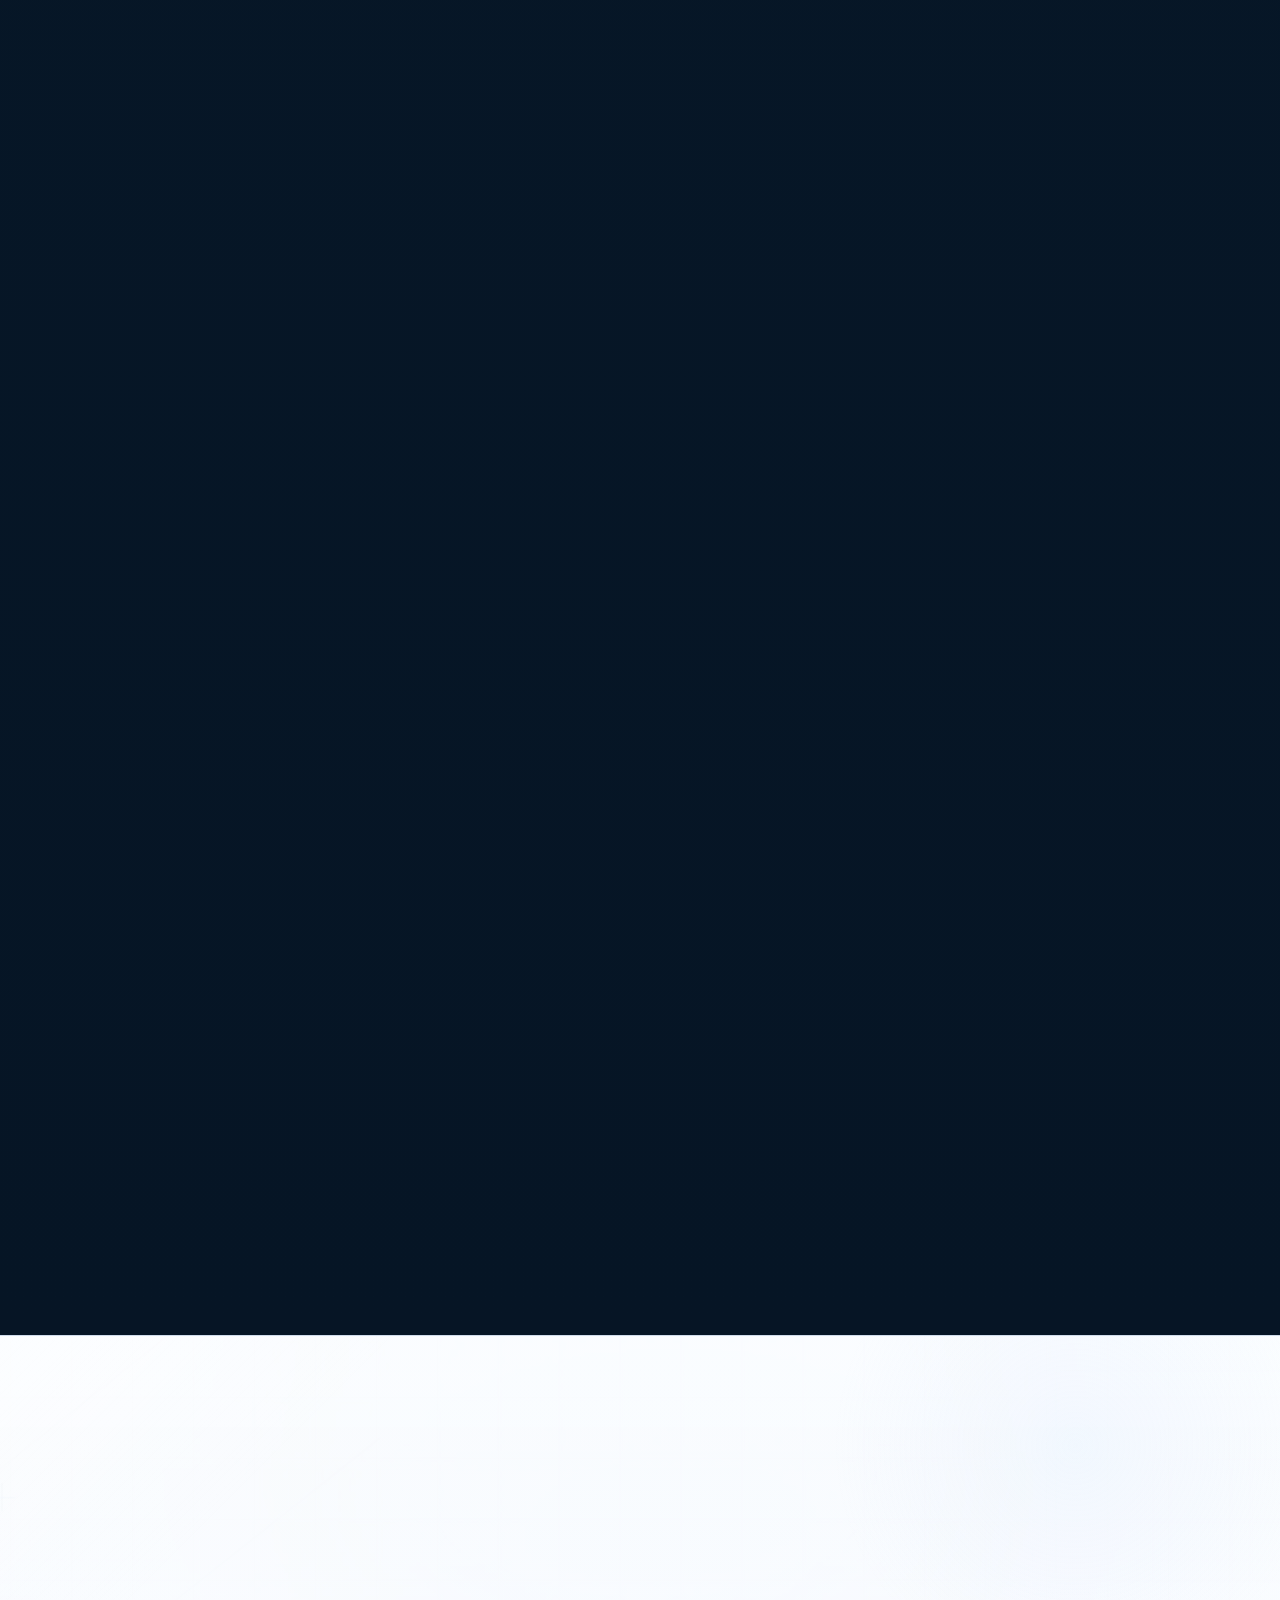
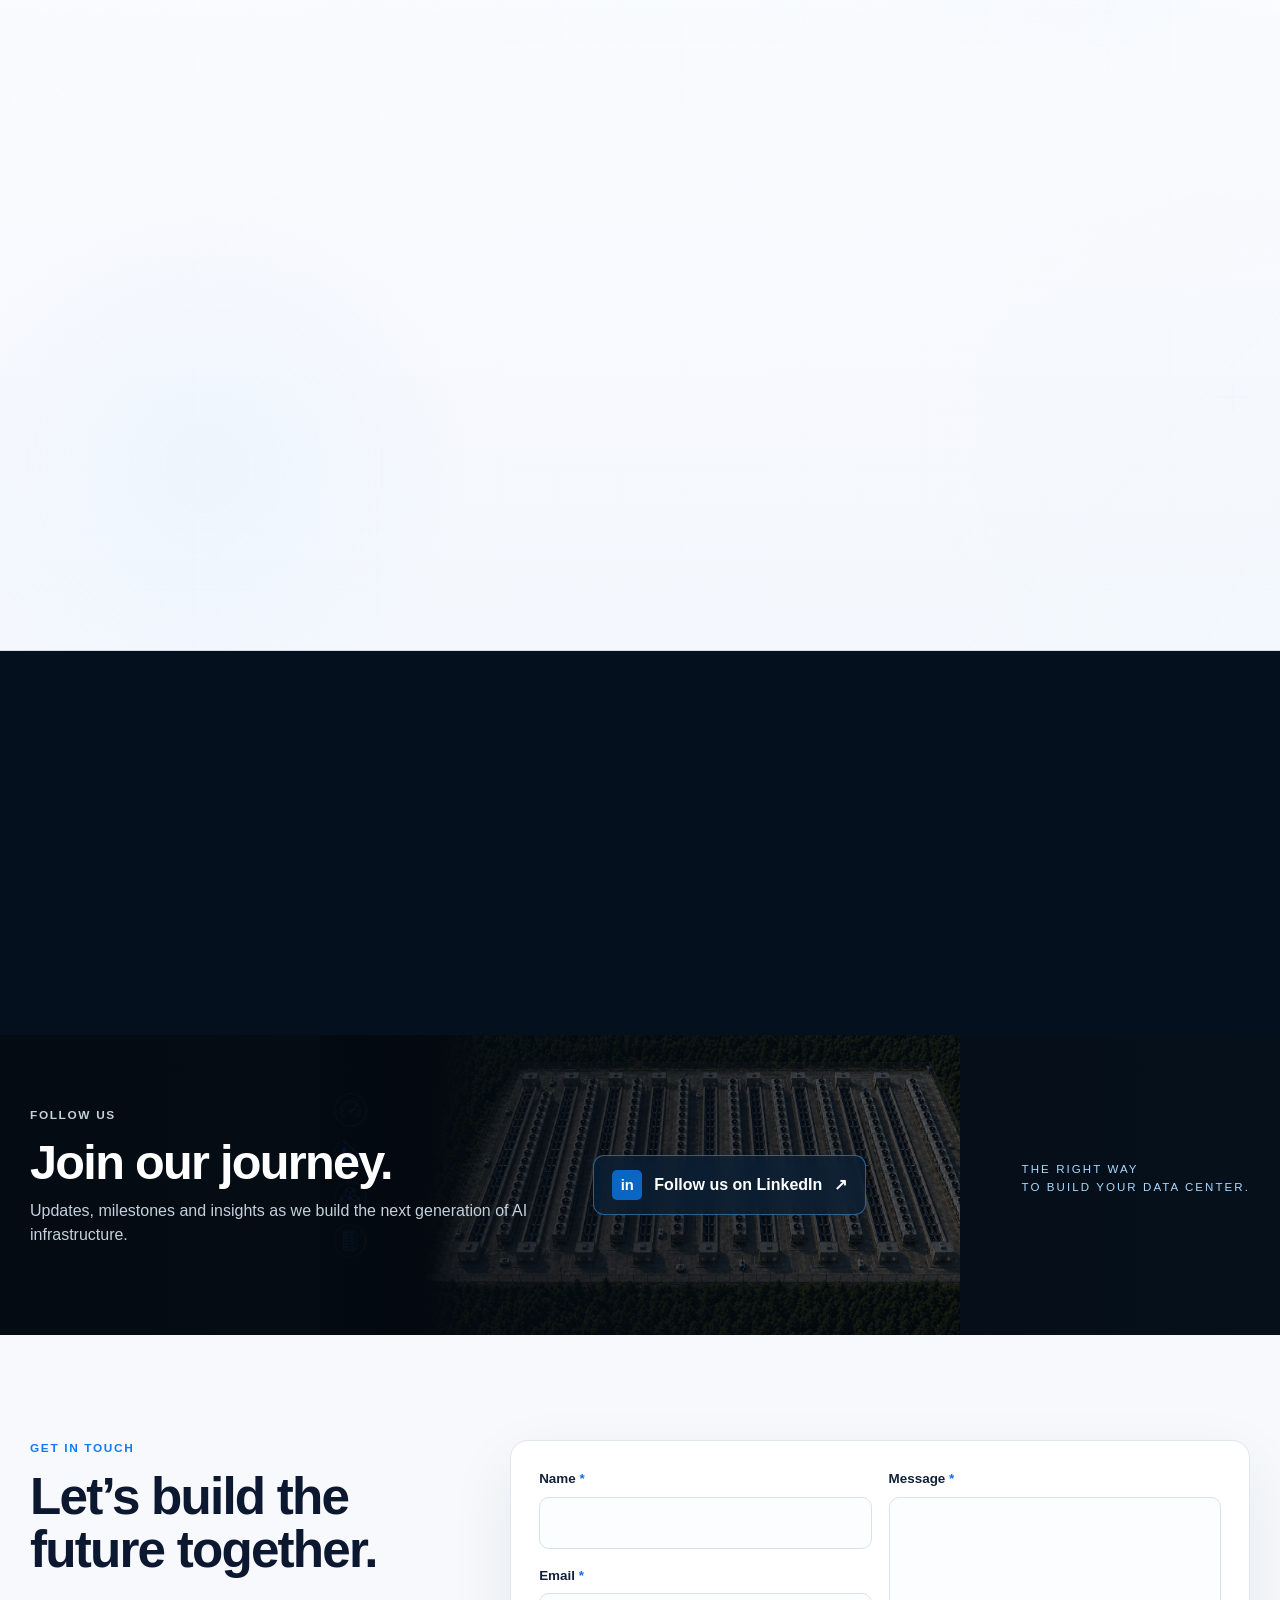
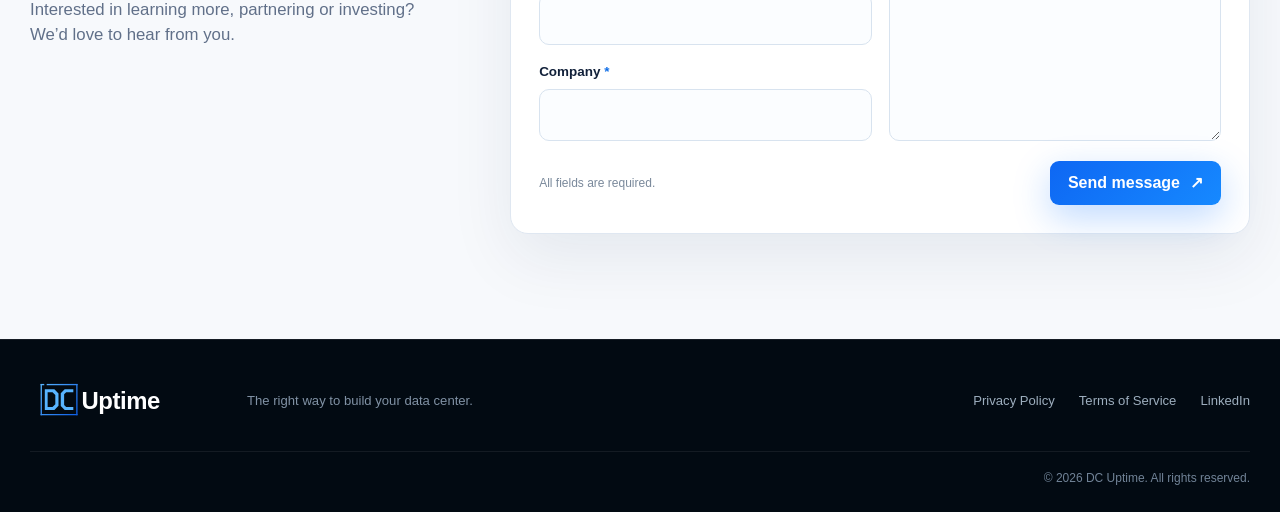
==== commit 45064abf: "Update index.html" ====
--- a/index.html
+++ b/index.html
@@ -11,9 +11,9 @@
   <meta property="og:type" content="website">
   <meta property="og:url" content="https://dcuptime.com/">
   <meta property="og:image" content="https://dcuptime.com/assets/images/hero.webp">
+  <link rel="icon" href="assets/favicon.png" type="image/png" sizes="512x512">
   <link rel="icon" href="assets/favicon.svg" type="image/svg+xml">
-  <link rel="icon" href="assets/favicon.png" type="image/png" sizes="512x512">
-  <link rel="shortcut icon" href="assets/favicon.ico">
+    <link rel="shortcut icon" href="assets/favicon.ico">
   <link rel="preload" as="image" href="assets/images/hero.webp" type="image/webp" fetchpriority="high">
   <script>document.documentElement.classList.add('js')</script>
   <link rel="stylesheet" href="assets/styles.css">
--- a/assets/styles.css
+++ b/assets/styles.css
@@ -160,12 +160,11 @@
 .problem-heading{display:grid;grid-template-columns:1.1fr .9fr;gap:70px;align-items:end;margin-bottom:46px}
 .problem-heading h2{font-size:clamp(2.4rem,4.2vw,4.45rem);max-width:760px}.problem-intro{font-size:1.12rem;color:#51627a;max-width:550px;margin-bottom:7px}
 .problem-grid{display:grid;grid-template-columns:repeat(3,1fr);gap:18px}
-.problem-card{background:#fff;border:1px solid #dfe8f3;border-radius:16px;padding:26px;display:grid;grid-template-columns:54px 1fr;gap:18px;box-shadow:0 14px 38px rgba(22,42,73,.06);transition:transform .25s,box-shadow .25s}
+.problem-card{background:#fff;border:1px solid #dfe8f3;border-radius:16px;padding:24px 26px;display:grid;grid-template-columns:76px 1fr;gap:20px;align-items:center;box-shadow:0 14px 38px rgba(22,42,73,.06);transition:transform .25s,box-shadow .25s}
 .problem-card:hover{transform:translateY(-4px);box-shadow:0 18px 45px rgba(22,42,73,.1)}
-.problem-card h3{margin:3px 0 8px;color:#0b1830}.problem-card p{color:#66758a;font-size:.94rem;margin:0}.line-icon{width:50px;height:50px;border:2px solid var(--blue);border-radius:50%;position:relative;background:#f4f9ff}
-.clock:before{content:"";position:absolute;width:2px;height:13px;background:var(--blue);left:23px;top:10px}.clock:after{content:"";position:absolute;width:11px;height:2px;background:var(--blue);left:23px;top:23px;transform:rotate(35deg);transform-origin:left}
-.coins:before{content:"≡";position:absolute;inset:0;display:grid;place-items:center;color:var(--blue);font-size:28px;font-weight:800;transform:rotate(90deg)}
-.drop:before{content:"";position:absolute;width:18px;height:24px;border:2px solid var(--blue);border-radius:50% 50% 55% 55% / 60% 60% 40% 40%;left:14px;top:10px;transform:rotate(45deg)}
+.problem-card h3{margin:0 0 8px;color:#0b1830}
+.problem-card p{color:#66758a;font-size:.94rem;margin:0}
+.problem-icon{display:block;width:72px;height:72px;object-fit:contain;object-position:center;justify-self:center;align-self:center}
 
 /* Platform */
 .platform{
@@ -1397,6 +1396,8 @@
   .recognition{padding:18px;gap:14px}
   .recognition-title strong{font-size:1.16rem}
   .problem{padding:78px 0}
+  .problem-card{grid-template-columns:66px 1fr;gap:16px;padding:22px}
+  .problem-icon{width:62px;height:62px}
 
   /* iPhone / narrow-phone platform tuning */
   .platform-scroll{
